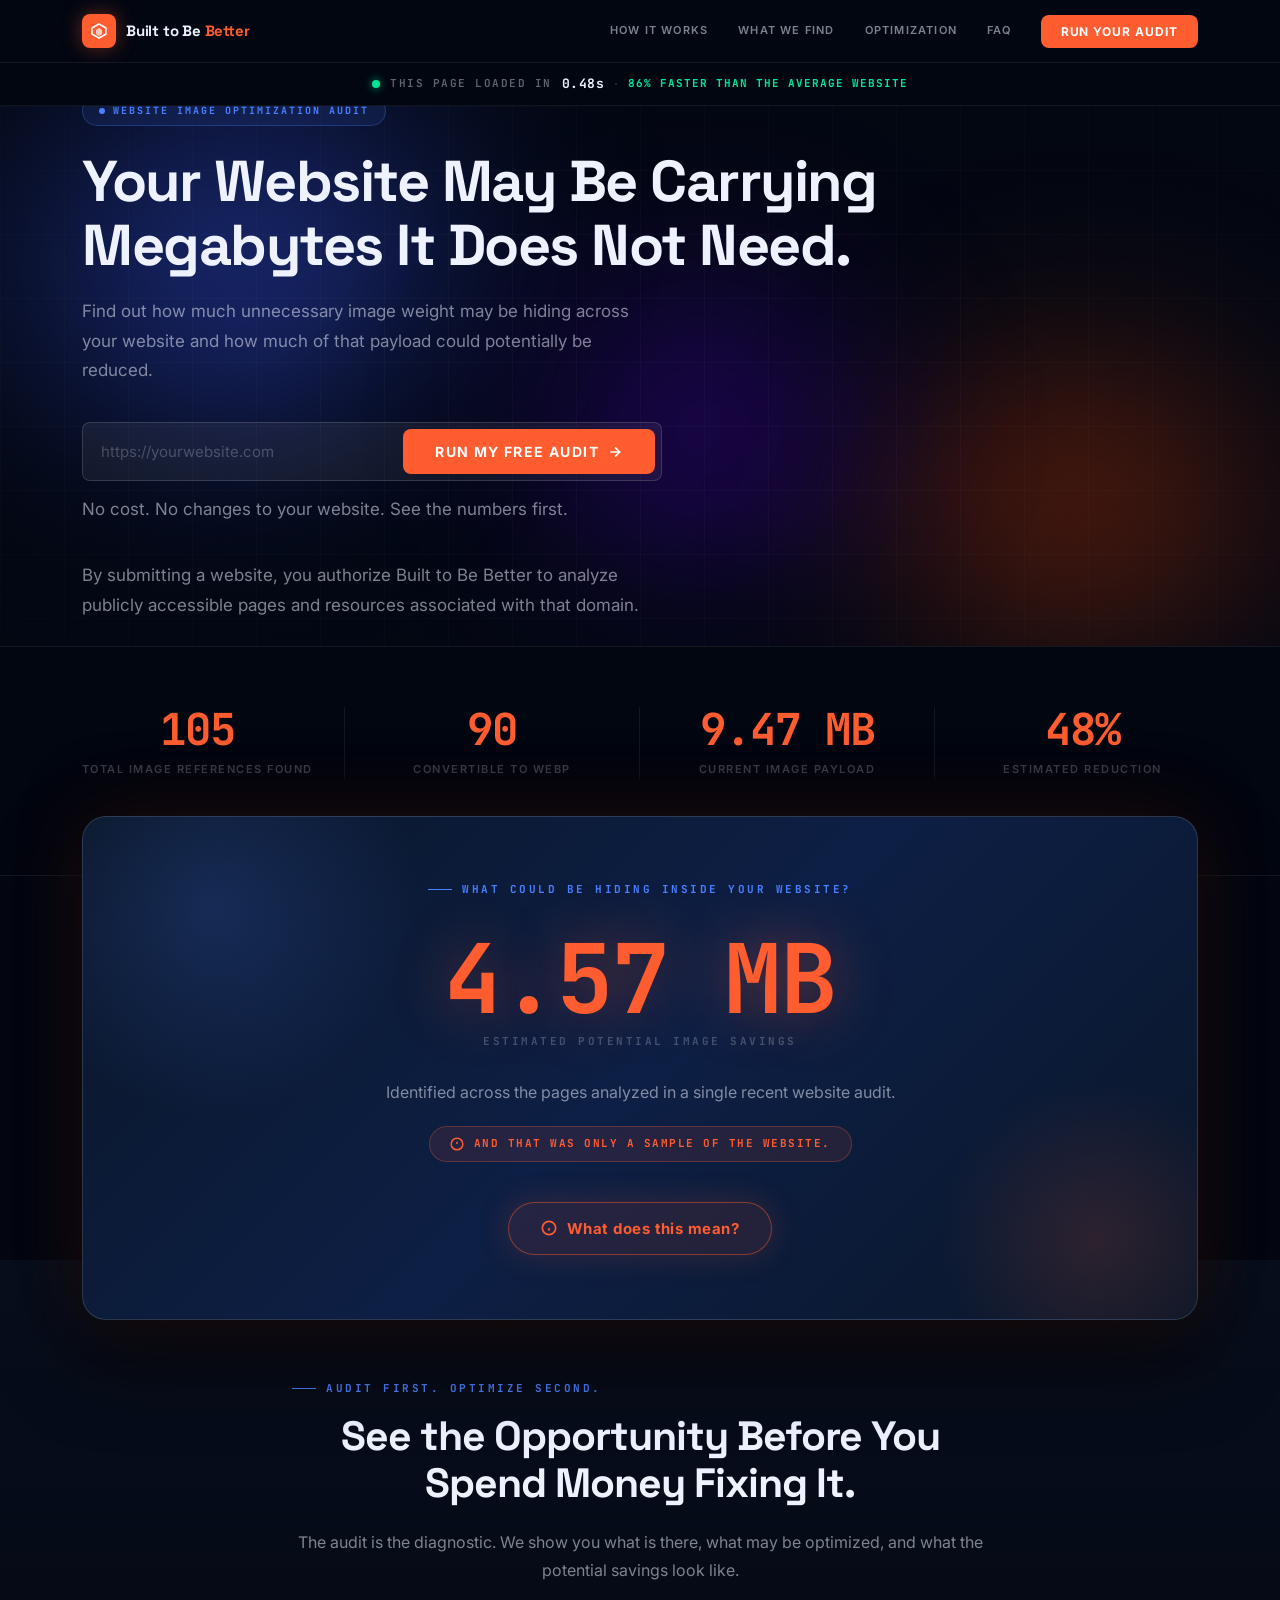
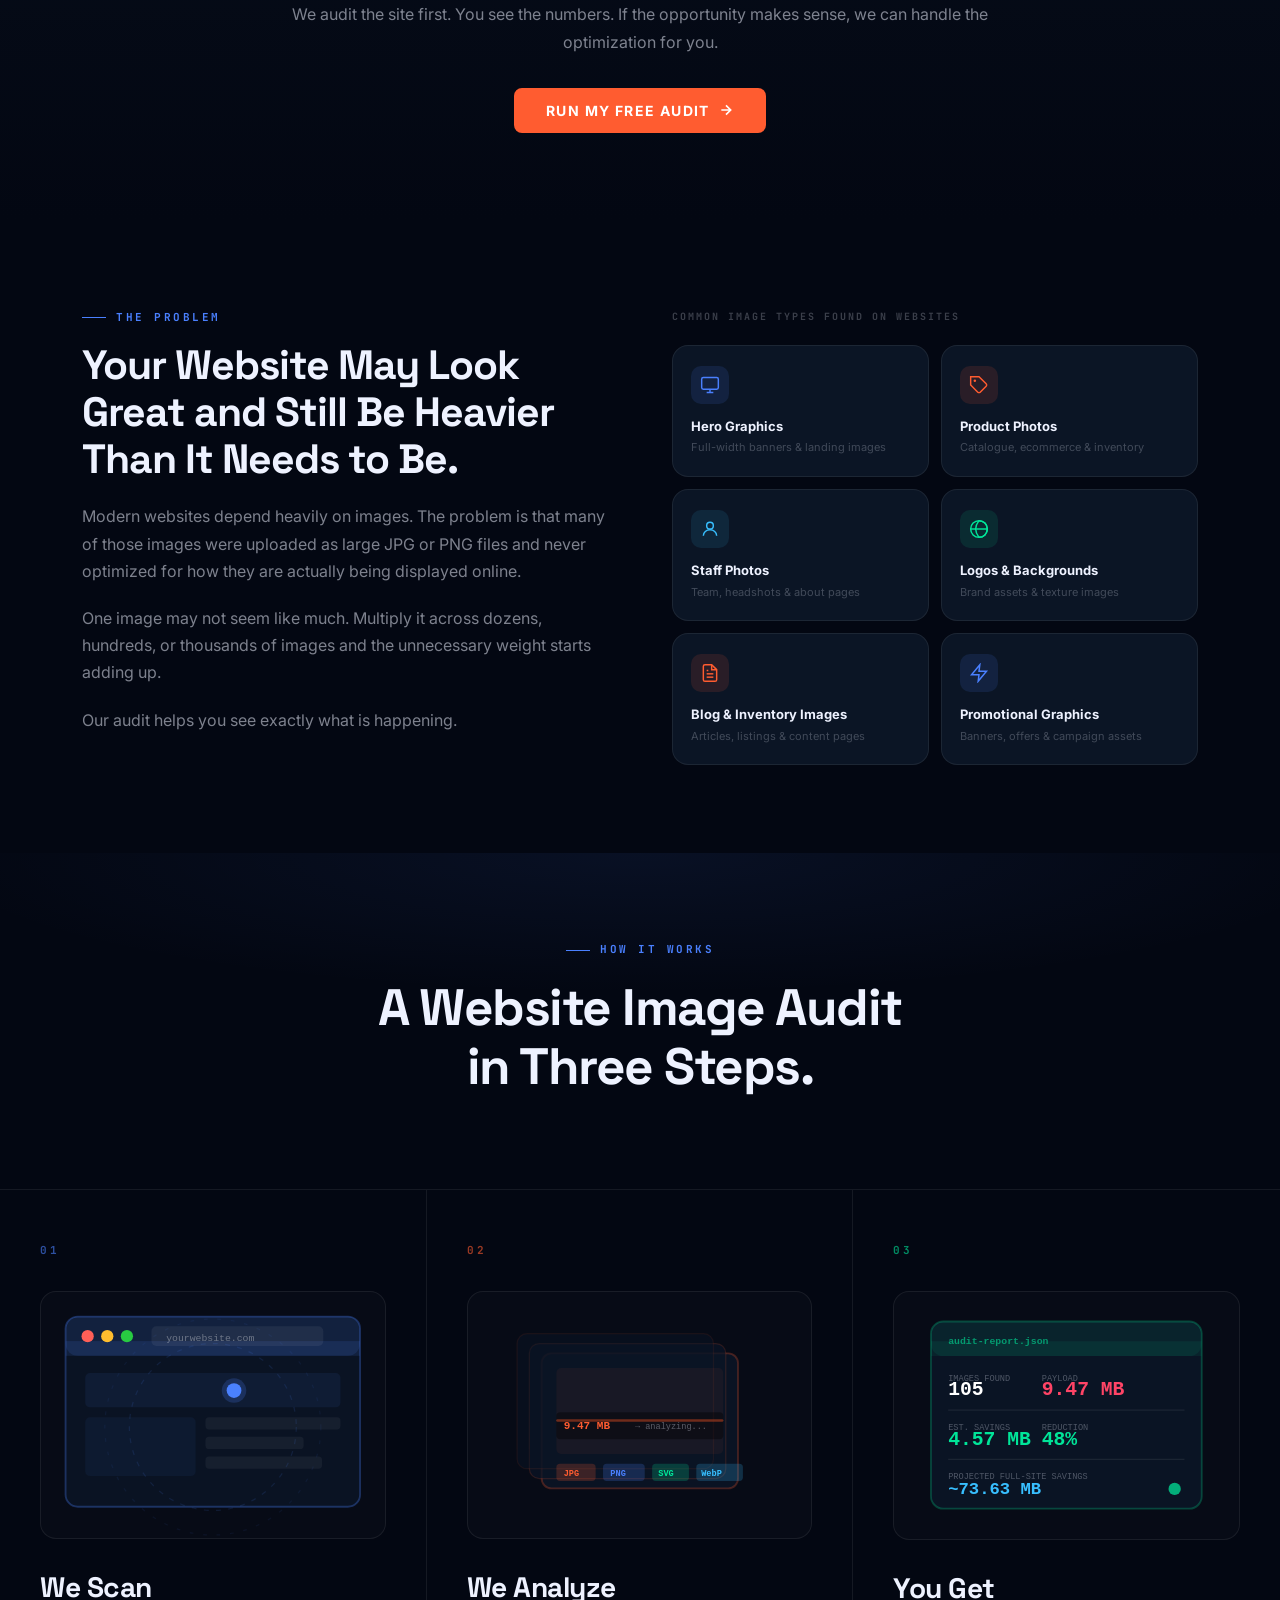
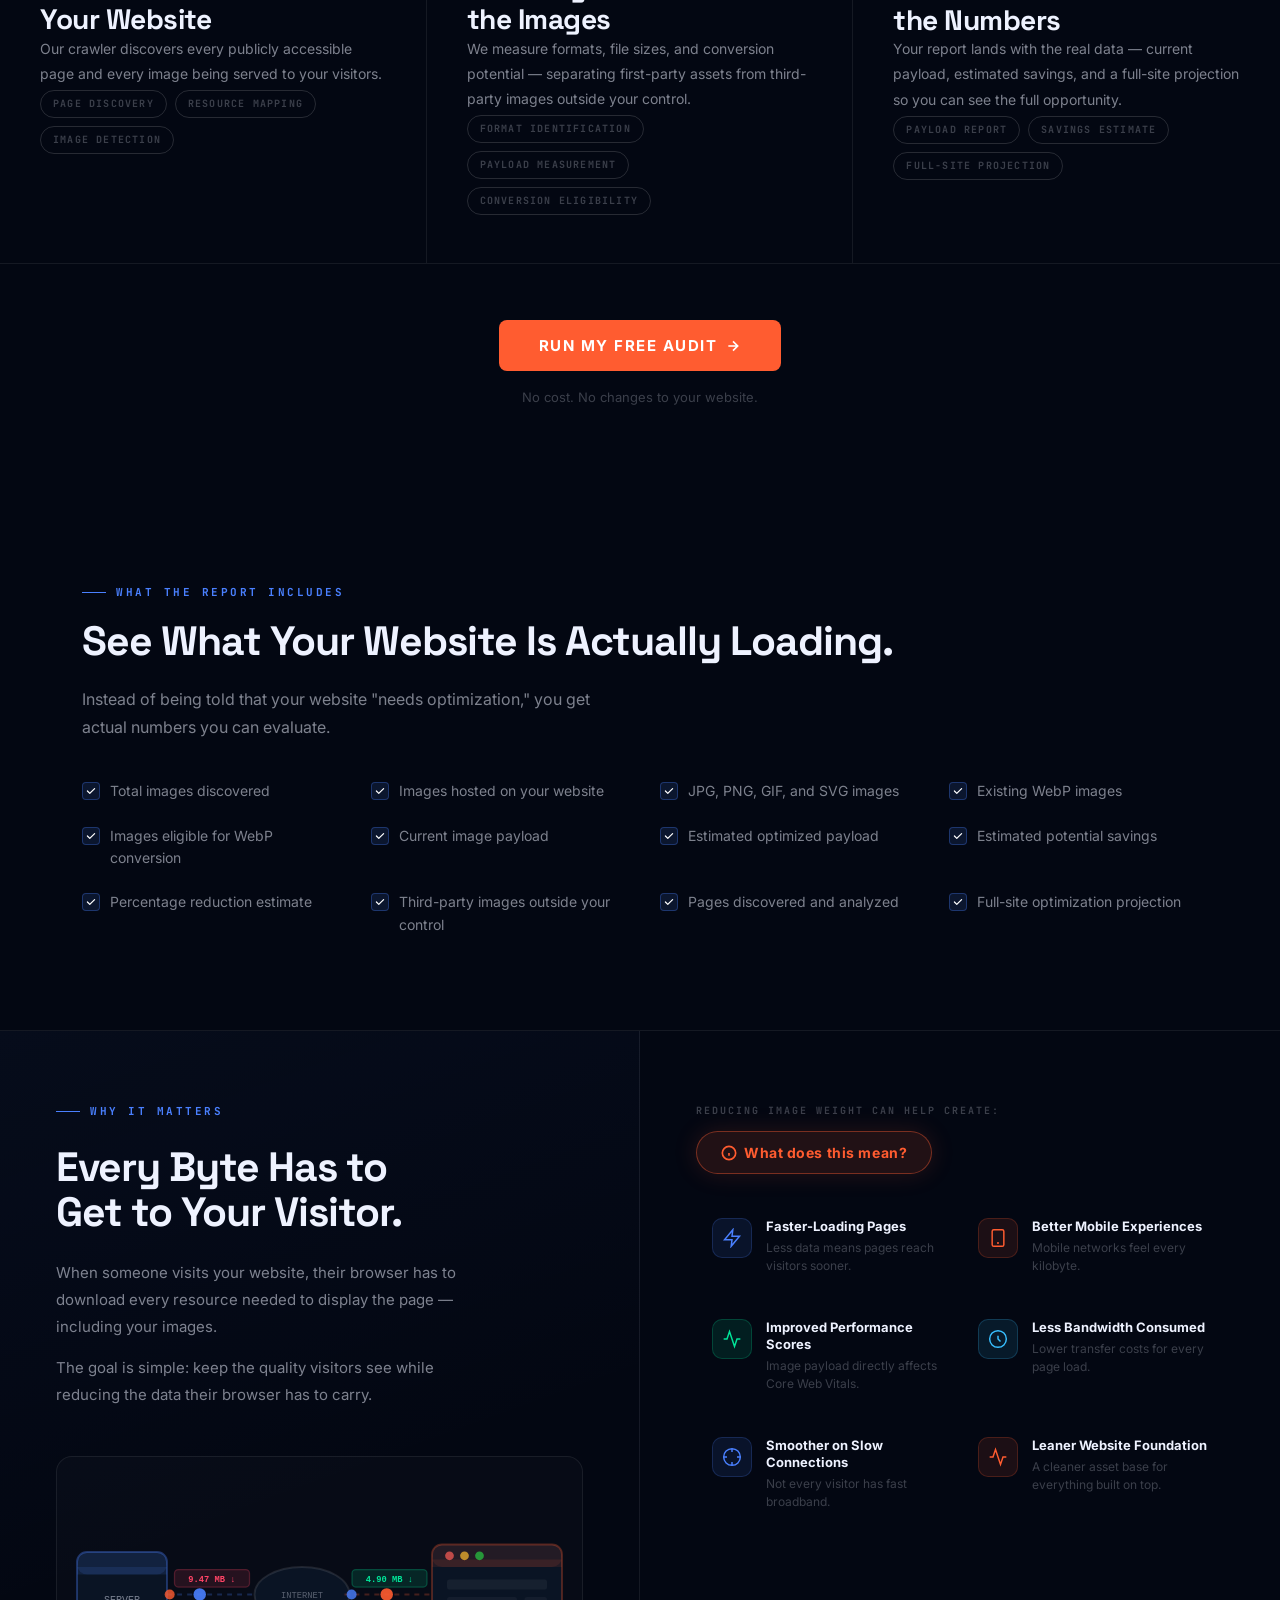
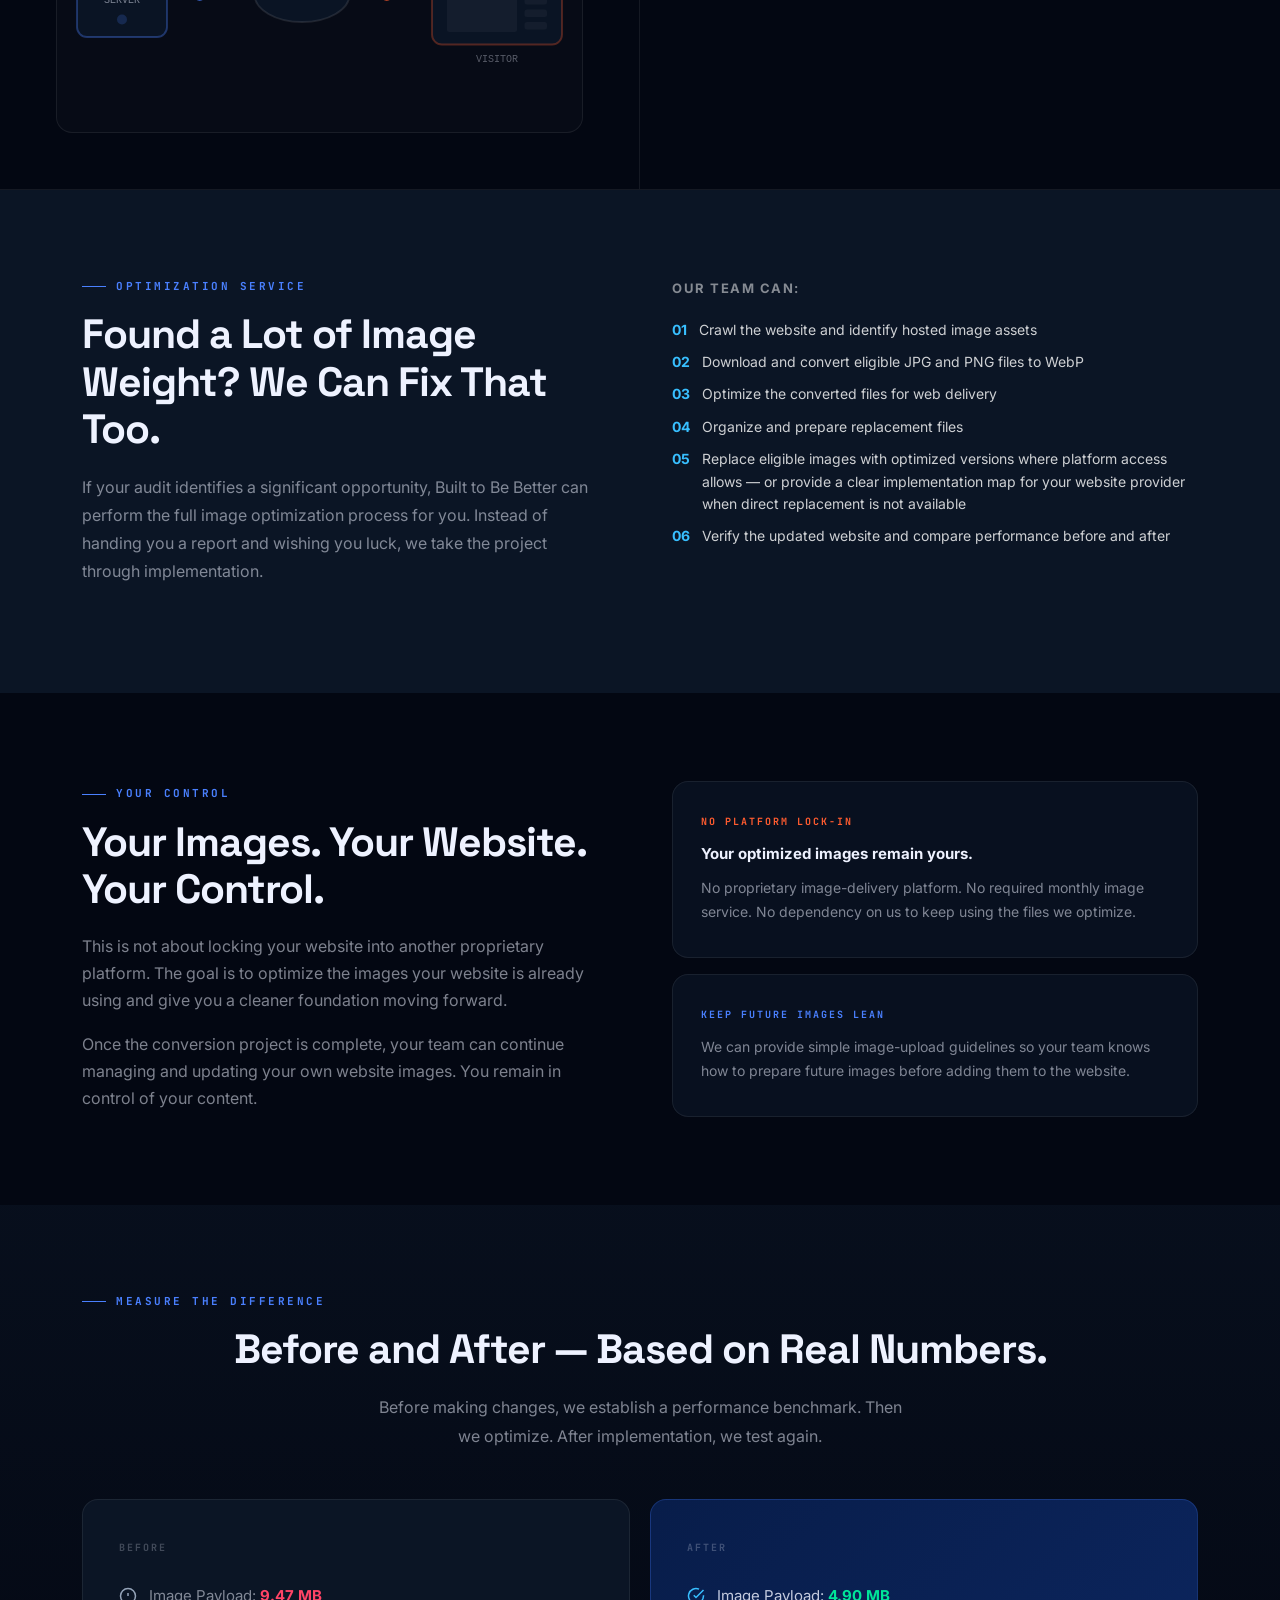
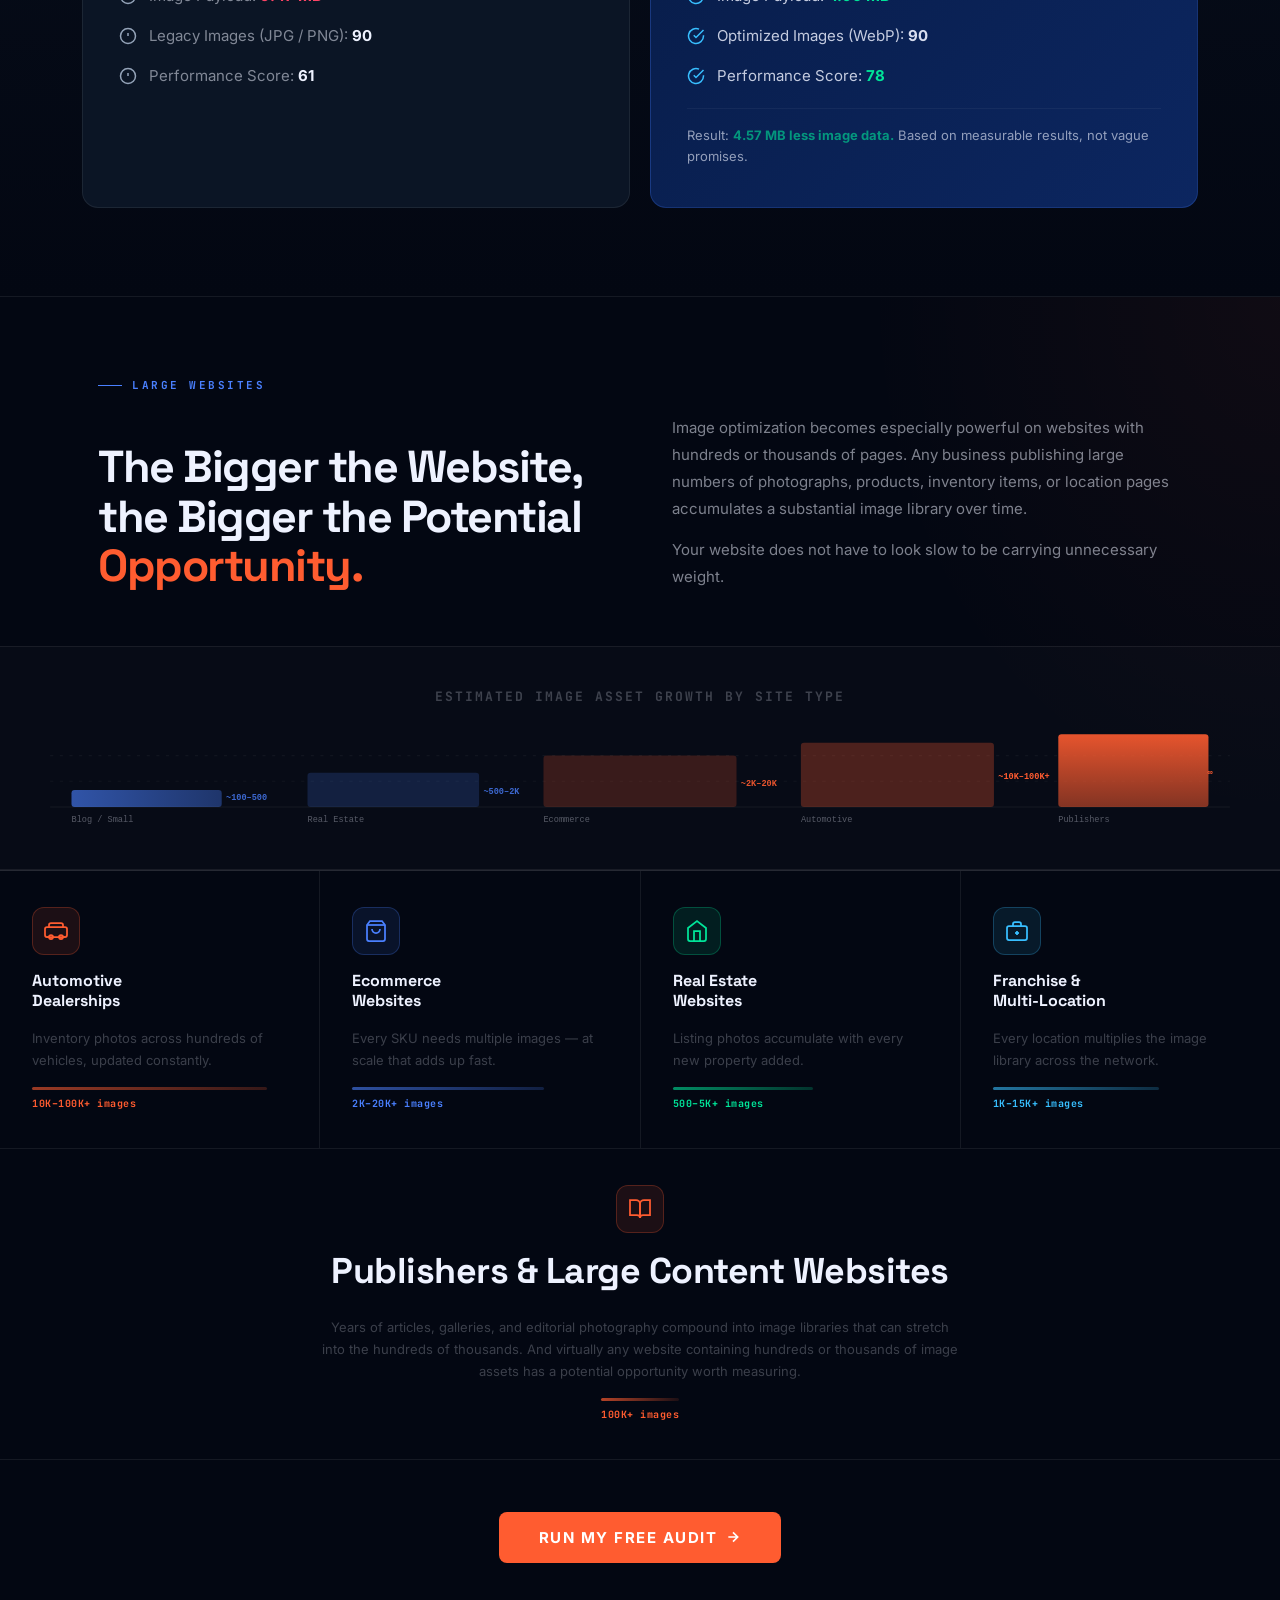
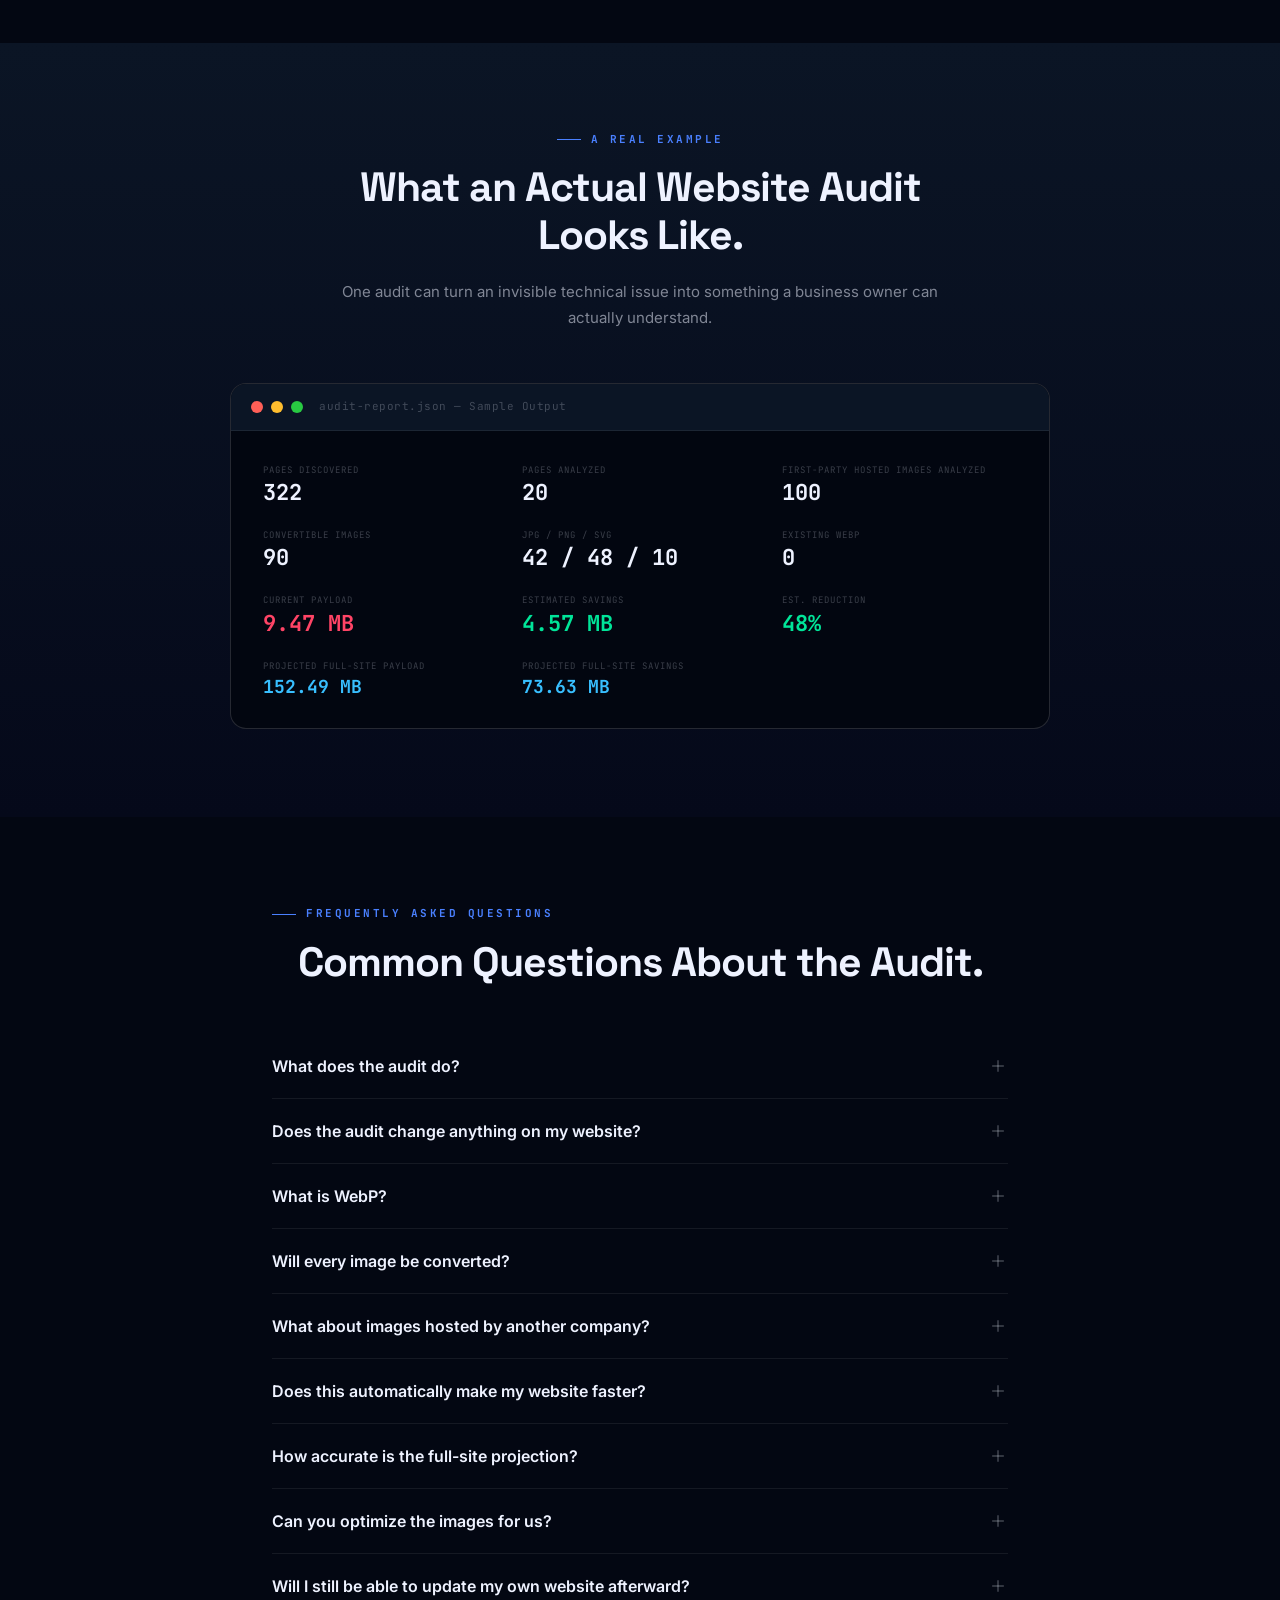
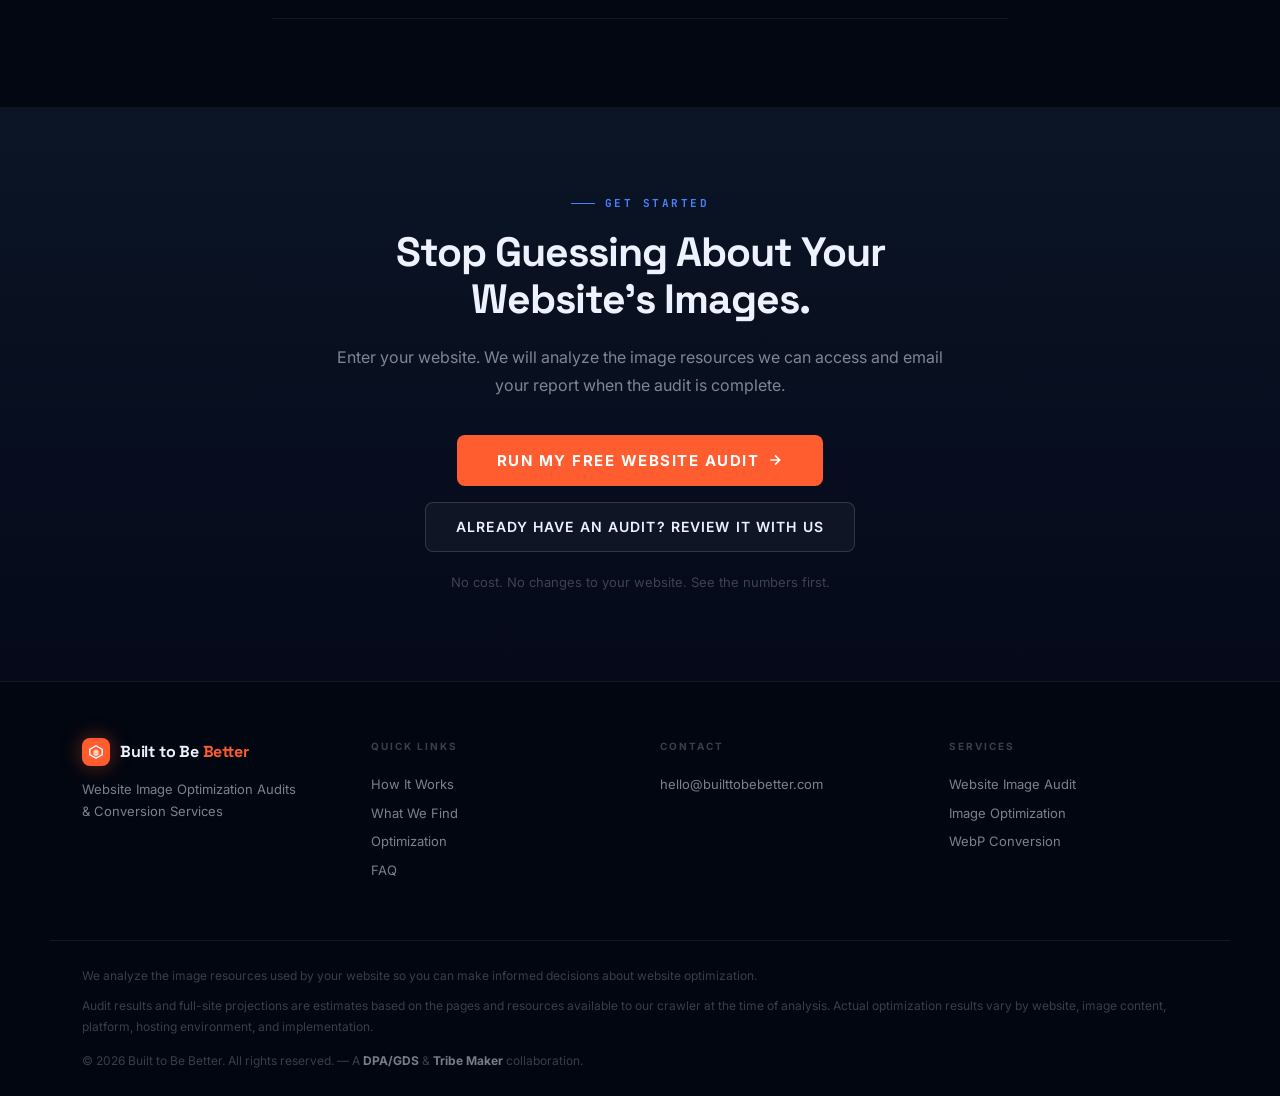
==== index.html @ f822a1a5 "Stand up Built to Be Better Phase 1 prototype. Home image audit plus architecture and roadmap, with " ====
<!DOCTYPE html>
<!--
  Page: Home — Website Image Optimization Audit
  Source: Original copy / new product
  Improvements:
  - Full single-page landing with all copy sections
  - URL input with prototype audit simulation
  - Animated stat counters for social proof
  - FAQ accordion
  - Before/after comparison layout
  - Mobile-first responsive design
-->
<html lang="en">
<head>
<meta charset="UTF-8"><meta name="viewport" content="width=device-width,initial-scale=1">
<title>Website Image Audit | Find & Eliminate Unnecessary Image Payload | Built to Be Better</title>
<meta name="description" content="Scan your website, identify oversized images, and estimate how much payload could be eliminated. Free website image optimization audit by Built to Be Better.">
<meta property="og:type" content="website"/>
<meta property="og:url" content="https://builttobebetter.com/"/>
<meta property="og:title" content="Website Image Audit — Find Out How Much Weight Your Images Add"/>
<meta property="og:description" content="Our audit scans your website, identifies oversized and outdated image formats, and estimates how much image payload could potentially be eliminated."/>
<meta property="og:image" content="https://builttobebetter.com/img/og-share.jpg"/>
<meta property="og:image:width" content="1200"/><meta property="og:image:height" content="630"/>
<meta property="og:site_name" content="Built to Be Better"/>
<meta name="twitter:card" content="summary_large_image"/>
<meta name="twitter:title" content="Website Image Audit | Built to Be Better"/>
<meta name="twitter:description" content="Find out how much unnecessary image payload your website is carrying."/>
<meta name="twitter:image" content="https://builttobebetter.com/img/og-share.jpg"/>
<link rel="icon" type="image/png" sizes="32x32" href="img/favicon.png">
<link rel="preconnect" href="https://fonts.googleapis.com"/>
<link rel="preconnect" href="https://fonts.gstatic.com" crossorigin/>
<link rel="stylesheet" href="https://fonts.googleapis.com/css2?family=Space+Grotesk:wght@500;600;700&family=Inter:wght@400;500;600;700&family=JetBrains+Mono:wght@400;700&display=swap"/>
<link rel="stylesheet" href="site.css"/>
<script type="application/ld+json">
{"@context":"https://schema.org","@type":"Organization","name":"Built to Be Better","url":"https://builttobebetter.com","description":"Website image optimization audits and WebP conversion services","email":"hello@builttobebetter.com","serviceArea":{"@type":"Country","name":"United States"}}
</script>
</head>
<body>
<div id="header-mount"></div>

<!-- HERO -->
<!-- PERFORMANCE BANNER -->
<div class="perf-banner" id="perf-banner" aria-live="polite" aria-label="Page load performance">
  <div class="perf-inner">
    <span class="perf-dot" id="perf-dot"></span>
    <span class="perf-label">This page loaded in</span>
    <span class="perf-time" id="perf-time">measuring…</span>
    <span class="perf-divider" aria-hidden="true">·</span>
    <span class="perf-compare" id="perf-compare"></span>
  </div>
</div>

<section class="hero" id="hero">
  <div class="hero-canvas" aria-hidden="true">
    <div class="orb orb-1"></div>
    <div class="orb orb-2"></div>
    <div class="orb orb-3"></div>
    <div class="hero-grid"></div>
    <div class="hero-vignette"></div>
  </div>
  <div class="container">
    <div class="badge"><span class="badge-dot"></span>Website Image Optimization Audit</div>
    <h1>Your Website May Be Carrying<br>Megabytes It Does Not Need.</h1>
    <p>Find out how much unnecessary image weight may be hiding across your website and how much of that payload could potentially be reduced.</p>
    <form class="hero-url-form" id="hero-url-form" onsubmit="handleHeroAudit(event)">
      <div class="hero-url-row">
        <input
          class="hero-url-input"
          type="url"
          id="hero-url-input"
          name="website_url"
          placeholder="https://yourwebsite.com"
          autocomplete="url"
          required
          aria-label="Your website URL"
        />
        <button class="btn-primary hero-url-btn" type="submit">
          Run My Free Audit
          <svg width="16" height="16" viewBox="0 0 24 24" fill="none" stroke="currentColor" stroke-width="2.5" aria-hidden="true"><path d="M5 12h14M12 5l7 7-7 7"/></svg>
        </button>
      </div>
      <p class="hero-url-sub">No cost. No changes to your website. See the numbers first.</p>
      <p class="hero-url-legal">By submitting a website, you authorize Built to Be Better to analyze publicly accessible pages and resources associated with that domain.</p>
    </form>
  </div>
</section>

<!-- STATS BAR -->
<div class="stats-bar" style="position:relative;z-index:1;padding-bottom:96px;">
  <div class="stats-grid">
    <div><div class="stat-val" data-count="105">105</div><div class="stat-label">Total Image References Found</div></div>
    <div><div class="stat-val" data-count="90">90</div><div class="stat-label">Convertible to WebP</div></div>
    <div><div class="stat-val" data-count="9" data-suffix=".47 MB">9.47 MB</div><div class="stat-label">Current Image Payload</div></div>
    <div><div class="stat-val" data-count="48" data-suffix="%">48%</div><div class="stat-label">Estimated Reduction</div></div>
  </div>
</div>

<!-- SOCIAL PROOF RESULT PREVIEW -->
<section class="scroll-reveal sp2-bleed" style="padding:0;position:relative;z-index:2;margin-top:-60px;margin-bottom:-60px;">
  <div class="container">
    <div class="sp2-card" style="position:relative;border-radius:var(--radius-xl);overflow:hidden;background:linear-gradient(135deg,#0a1628 0%,#0d1f45 50%,#0a1628 100%);border:1px solid var(--border-hi);padding:64px 48px;text-align:center;box-shadow:0 0 80px rgba(255,92,48,0.12),0 40px 80px rgba(0,0,0,0.6),0 -20px 60px rgba(0,0,0,0.4);">
      <!-- Glow blobs -->
      <div aria-hidden="true" style="position:absolute;inset:0;pointer-events:none;overflow:hidden;">
        <div style="position:absolute;width:420px;height:420px;border-radius:50%;background:radial-gradient(circle,rgba(74,128,255,0.18) 0%,transparent 70%);top:-120px;left:-80px;"></div>
        <div style="position:absolute;width:320px;height:320px;border-radius:50%;background:radial-gradient(circle,rgba(255,92,48,0.14) 0%,transparent 70%);bottom:-80px;right:-60px;"></div>
      </div>
      <!-- Content wrapper — two views, only one visible at a time -->
      <div style="position:relative;z-index:1;">

        <!-- VIEW A: Technical data (default) -->
        <div id="sp2-technical">
          <p class="section-label" style="justify-content:center;margin-bottom:32px;">What Could Be Hiding Inside Your Website?</p>
          <!-- Big number callout -->
          <div style="display:inline-flex;flex-direction:column;align-items:center;gap:6px;margin-bottom:28px;">
            <span style="font-family:var(--font-mono);font-size:clamp(52px,8vw,96px);font-weight:700;color:var(--orange);line-height:1;letter-spacing:-2px;text-shadow:0 0 60px rgba(255,92,48,0.45);">4.57 MB</span>
            <span style="font-family:var(--font-mono);font-size:11px;font-weight:700;text-transform:uppercase;letter-spacing:2.5px;color:var(--muted-2);">Estimated Potential Image Savings</span>
          </div>
          <p style="font-size:16px;color:var(--muted);line-height:1.75;max-width:520px;margin:0 auto 20px;">Identified across the pages analyzed in a single recent website audit.</p>
          <!-- "Only a sample" callout pill -->
          <div style="display:inline-flex;align-items:center;gap:10px;background:rgba(255,92,48,0.1);border:1px solid rgba(255,92,48,0.28);border-radius:100px;padding:8px 20px;margin-bottom:40px;">
            <svg width="14" height="14" viewBox="0 0 24 24" fill="none" stroke="#FF5C30" stroke-width="2.5" aria-hidden="true"><circle cx="12" cy="12" r="10"/><line x1="12" y1="8" x2="12" y2="12"/><line x1="12" y1="16" x2="12.01" y2="16"/></svg>
            <span style="font-family:var(--font-mono);font-size:11px;font-weight:700;text-transform:uppercase;letter-spacing:1.5px;color:var(--orange);">And that was only a sample of the website.</span>
          </div>
          <!-- Toggle button -->
          <div style="display:flex;justify-content:center;">
            <button class="sp2-toggle-btn" onclick="showSP2Plain()" aria-controls="sp2-plain">
              <svg width="16" height="16" viewBox="0 0 24 24" fill="none" stroke="currentColor" stroke-width="2.5" aria-hidden="true"><circle cx="12" cy="12" r="10"/><path d="M12 16v-4M12 8h.01"/></svg>
              What does this mean?
            </button>
          </div>
        </div>

        <!-- VIEW B: Plain language (hidden by default) -->
        <div id="sp2-plain" hidden>
          <div class="sp2-plain-wrap">
            <div class="wim-plain-header" style="justify-content:center;margin-bottom:28px;">
              <svg width="16" height="16" viewBox="0 0 24 24" fill="none" stroke="#4A80FF" stroke-width="2" aria-hidden="true"><circle cx="12" cy="12" r="10"/><path d="M12 16v-4M12 8h.01"/></svg>
              <span>In plain language</span>
            </div>
            <p class="wim-plain-body" style="text-align:left;">4.57 MB is the amount of image data we found that could potentially be reduced — without changing how your website looks to visitors.</p>
            <p class="wim-plain-body" style="text-align:left;">To put that in perspective: that savings was found across just a sample of the pages we analyzed. The full website likely carries more. Every time someone visits your site, their browser has to download that extra weight. Multiply that across hundreds or thousands of visits and the impact on load time — and visitor experience — adds up fast.</p>
            <div class="wim-plain-google" style="margin-top:28px;">
              <div class="wim-plain-google-icon" aria-hidden="true">
                <svg width="18" height="18" viewBox="0 0 24 24" fill="none" stroke="#FF5C30" stroke-width="1.75"><circle cx="11" cy="11" r="8"/><path d="M21 21l-4.35-4.35"/></svg>
              </div>
              <div>
                <p class="wim-plain-google-title">Why Google cares about this</p>
                <p class="wim-plain-google-body">Google measures page speed as part of how it evaluates websites for search rankings. Heavy images are one of the most common causes of slow pages. Reducing unnecessary image weight is one of the clearest, most direct improvements a website can make — and it's one Google's own tools will flag and reward.</p>
              </div>
            </div>
            <!-- Back button -->
            <div style="display:flex;justify-content:center;margin-top:36px;">
              <button class="sp2-back-btn" onclick="showSP2Technical()" aria-controls="sp2-technical">
                <svg width="15" height="15" viewBox="0 0 24 24" fill="none" stroke="currentColor" stroke-width="2.5" aria-hidden="true"><path d="M19 12H5M12 5l-7 7 7 7"/></svg>
                Go back to the technical data
              </button>
            </div>
          </div>
        </div>

      </div>
    </div>
  </div>
</section>

<!-- AUDIT FIRST, THEN DECIDE -->
<section class="section-alt scroll-reveal audit-first-section" style="position:relative;z-index:1;padding-top:120px;">
  <div class="container" style="text-align:center;max-width:760px;margin-inline:auto;">
    <p class="section-label">Audit First. Optimize Second.</p>
    <h2 class="section-title">See the Opportunity Before You Spend Money Fixing It.</h2>
    <p style="font-size:16px;color:var(--muted);line-height:1.75;margin-bottom:16px;">The audit is the diagnostic. We show you what is there, what may be optimized, and what the potential savings look like.</p>
    <p style="font-size:16px;color:var(--muted);line-height:1.75;margin-bottom:32px;">We audit the site first. You see the numbers. If the opportunity makes sense, we can handle the optimization for you.</p>
    <button class="btn-primary" onclick="openAuditForm()">
      Run My Free Audit
      <svg width="16" height="16" viewBox="0 0 24 24" fill="none" stroke="currentColor" stroke-width="2.5" aria-hidden="true"><path d="M5 12h14M12 5l7 7-7 7"/></svg>
    </button>
  </div>
</section>

<!-- PROBLEM SECTION -->
<section id="problem" class="scroll-reveal">
  <div class="container two-col-grid" style="display:grid;grid-template-columns:1fr 1fr;gap:64px;align-items:start;">
    <div>
      <p class="section-label">The Problem</p>
      <h2 class="section-title">Your Website May Look Great and Still Be Heavier Than It Needs to Be.</h2>
      <p style="color:var(--muted);line-height:1.7;margin-bottom:20px;">Modern websites depend heavily on images. The problem is that many of those images were uploaded as large JPG or PNG files and never optimized for how they are actually being displayed online.</p>
      <p style="color:var(--muted);line-height:1.7;margin-bottom:20px;">One image may not seem like much. Multiply it across dozens, hundreds, or thousands of images and the unnecessary weight starts adding up.</p>
      <p style="color:var(--muted);line-height:1.7;">Our audit helps you see exactly what is happening.</p>
    </div>
    <div>
      <p style="font-family:var(--font-mono);font-size:10px;font-weight:700;text-transform:uppercase;letter-spacing:2px;color:var(--muted-2);margin-bottom:20px;">Common Image Types Found on Websites</p>
      <div class="img-types-grid" style="display:grid;grid-template-columns:1fr 1fr;gap:12px;">

        <!-- Hero graphics -->
        <div style="background:var(--surface);border:1px solid var(--border);border-radius:var(--radius-lg);padding:20px 18px;display:flex;flex-direction:column;gap:12px;transition:border-color .2s;" onmouseenter="this.style.borderColor='rgba(74,128,255,0.35)'" onmouseleave="this.style.borderColor='var(--border)'">
          <div style="width:38px;height:38px;border-radius:10px;background:rgba(74,128,255,0.12);display:flex;align-items:center;justify-content:center;">
            <svg width="20" height="20" viewBox="0 0 24 24" fill="none" stroke="#4A80FF" stroke-width="1.75" aria-hidden="true"><rect x="2" y="3" width="20" height="14" rx="2"/><path d="M8 21h8M12 17v4"/></svg>
          </div>
          <div>
            <p style="font-size:13px;font-weight:700;color:var(--white);margin-bottom:3px;">Hero Graphics</p>
            <p style="font-size:11px;color:var(--muted-2);line-height:1.5;">Full-width banners & landing images</p>
          </div>
        </div>

        <!-- Product photos -->
        <div style="background:var(--surface);border:1px solid var(--border);border-radius:var(--radius-lg);padding:20px 18px;display:flex;flex-direction:column;gap:12px;transition:border-color .2s;" onmouseenter="this.style.borderColor='rgba(255,92,48,0.35)'" onmouseleave="this.style.borderColor='var(--border)'">
          <div style="width:38px;height:38px;border-radius:10px;background:rgba(255,92,48,0.12);display:flex;align-items:center;justify-content:center;">
            <svg width="20" height="20" viewBox="0 0 24 24" fill="none" stroke="#FF5C30" stroke-width="1.75" aria-hidden="true"><path d="M20.59 13.41l-7.17 7.17a2 2 0 01-2.83 0L2 12V2h10l8.59 8.59a2 2 0 010 2.82z"/><circle cx="7" cy="7" r="1.5" fill="#FF5C30" stroke="none"/></svg>
          </div>
          <div>
            <p style="font-size:13px;font-weight:700;color:var(--white);margin-bottom:3px;">Product Photos</p>
            <p style="font-size:11px;color:var(--muted-2);line-height:1.5;">Catalogue, ecommerce & inventory</p>
          </div>
        </div>

        <!-- Staff photos -->
        <div style="background:var(--surface);border:1px solid var(--border);border-radius:var(--radius-lg);padding:20px 18px;display:flex;flex-direction:column;gap:12px;transition:border-color .2s;" onmouseenter="this.style.borderColor='rgba(56,191,255,0.35)'" onmouseleave="this.style.borderColor='var(--border)'">
          <div style="width:38px;height:38px;border-radius:10px;background:rgba(56,191,255,0.1);display:flex;align-items:center;justify-content:center;">
            <svg width="20" height="20" viewBox="0 0 24 24" fill="none" stroke="#38BFFF" stroke-width="1.75" aria-hidden="true"><circle cx="12" cy="8" r="4"/><path d="M4 20c0-4 3.6-7 8-7s8 3 8 7"/></svg>
          </div>
          <div>
            <p style="font-size:13px;font-weight:700;color:var(--white);margin-bottom:3px;">Staff Photos</p>
            <p style="font-size:11px;color:var(--muted-2);line-height:1.5;">Team, headshots & about pages</p>
          </div>
        </div>

        <!-- Logos & backgrounds -->
        <div style="background:var(--surface);border:1px solid var(--border);border-radius:var(--radius-lg);padding:20px 18px;display:flex;flex-direction:column;gap:12px;transition:border-color .2s;" onmouseenter="this.style.borderColor='rgba(0,229,153,0.35)'" onmouseleave="this.style.borderColor='var(--border)'">
          <div style="width:38px;height:38px;border-radius:10px;background:rgba(0,229,153,0.1);display:flex;align-items:center;justify-content:center;">
            <svg width="20" height="20" viewBox="0 0 24 24" fill="none" stroke="#00E599" stroke-width="1.75" aria-hidden="true"><circle cx="12" cy="12" r="10"/><path d="M12 2a10 10 0 010 20"/><path d="M2 12h20"/><path d="M12 2c-2.76 3.6-4 7-4 10s1.24 6.4 4 10"/></svg>
          </div>
          <div>
            <p style="font-size:13px;font-weight:700;color:var(--white);margin-bottom:3px;">Logos & Backgrounds</p>
            <p style="font-size:11px;color:var(--muted-2);line-height:1.5;">Brand assets & texture images</p>
          </div>
        </div>

        <!-- Blog & inventory -->
        <div style="background:var(--surface);border:1px solid var(--border);border-radius:var(--radius-lg);padding:20px 18px;display:flex;flex-direction:column;gap:12px;transition:border-color .2s;" onmouseenter="this.style.borderColor='rgba(255,92,48,0.35)'" onmouseleave="this.style.borderColor='var(--border)'">
          <div style="width:38px;height:38px;border-radius:10px;background:rgba(255,92,48,0.12);display:flex;align-items:center;justify-content:center;">
            <svg width="20" height="20" viewBox="0 0 24 24" fill="none" stroke="#FF5C30" stroke-width="1.75" aria-hidden="true"><path d="M14 2H6a2 2 0 00-2 2v16a2 2 0 002 2h12a2 2 0 002-2V8z"/><polyline points="14 2 14 8 20 8"/><line x1="16" y1="13" x2="8" y2="13"/><line x1="16" y1="17" x2="8" y2="17"/><line x1="10" y1="9" x2="8" y2="9"/></svg>
          </div>
          <div>
            <p style="font-size:13px;font-weight:700;color:var(--white);margin-bottom:3px;">Blog & Inventory Images</p>
            <p style="font-size:11px;color:var(--muted-2);line-height:1.5;">Articles, listings & content pages</p>
          </div>
        </div>

        <!-- Promotional graphics -->
        <div style="background:var(--surface);border:1px solid var(--border);border-radius:var(--radius-lg);padding:20px 18px;display:flex;flex-direction:column;gap:12px;transition:border-color .2s;" onmouseenter="this.style.borderColor='rgba(74,128,255,0.35)'" onmouseleave="this.style.borderColor='var(--border)'">
          <div style="width:38px;height:38px;border-radius:10px;background:rgba(74,128,255,0.12);display:flex;align-items:center;justify-content:center;">
            <svg width="20" height="20" viewBox="0 0 24 24" fill="none" stroke="#4A80FF" stroke-width="1.75" aria-hidden="true"><polygon points="13 2 3 14 12 14 11 22 21 10 12 10 13 2"/></svg>
          </div>
          <div>
            <p style="font-size:13px;font-weight:700;color:var(--white);margin-bottom:3px;">Promotional Graphics</p>
            <p style="font-size:11px;color:var(--muted-2);line-height:1.5;">Banners, offers & campaign assets</p>
          </div>
        </div>

      </div>
    </div>
  </div>
</section>

<!-- HOW IT WORKS -->
<section id="how-it-works" style="padding:0;overflow:hidden;background:var(--bg);">

  <!-- Header -->
  <div class="hiw-header" style="text-align:center;padding:88px 32px 72px;position:relative;">
    <div aria-hidden="true" style="position:absolute;inset:0;background:radial-gradient(ellipse 80% 60% at 50% 0%,rgba(74,128,255,0.08) 0%,transparent 70%);pointer-events:none;"></div>
    <p class="section-label scroll-reveal" style="justify-content:center;margin-bottom:20px;">How It Works</p>
    <h2 class="section-title scroll-reveal" style="font-size:clamp(28px,4vw,52px);max-width:640px;margin-inline:auto;letter-spacing:-1.5px;">A Website Image Audit<br>in Three Steps.</h2>
  </div>

  <!-- Three step panels — full width grid -->
  <div class="hiw-grid">

    <!-- STEP 1 -->
    <div class="hiw-panel hiw-panel-1 scroll-reveal">
      <div class="hiw-step-num">01</div>
      <div class="hiw-illustration" aria-hidden="true">
        <!-- Website crawl scene -->
        <svg viewBox="0 0 280 200" fill="none" xmlns="http://www.w3.org/2000/svg">
          <!-- Browser window -->
          <rect x="20" y="20" width="240" height="155" rx="10" fill="rgba(11,21,37,0.9)" stroke="rgba(74,128,255,0.3)" stroke-width="1.5"/>
          <rect x="20" y="20" width="240" height="32" rx="10" fill="rgba(74,128,255,0.12)"/>
          <rect x="20" y="40" width="240" height="12" fill="rgba(74,128,255,0.12)"/>
          <!-- Traffic lights -->
          <circle cx="38" cy="36" r="5" fill="#FF5F57"/>
          <circle cx="54" cy="36" r="5" fill="#FFBD2E"/>
          <circle cx="70" cy="36" r="5" fill="#28CA42"/>
          <!-- URL bar -->
          <rect x="90" y="28" width="140" height="16" rx="4" fill="rgba(255,255,255,0.06)"/>
          <text x="102" y="40" font-family="monospace" font-size="8" fill="rgba(255,255,255,0.35)">yourwebsite.com</text>
          <!-- Page content skeleton -->
          <rect x="36" y="66" width="208" height="28" rx="4" fill="rgba(74,128,255,0.08)"/>
          <rect x="36" y="102" width="90" height="48" rx="4" fill="rgba(74,128,255,0.06)"/>
          <rect x="134" y="102" width="110" height="10" rx="3" fill="rgba(255,255,255,0.05)"/>
          <rect x="134" y="118" width="80" height="10" rx="3" fill="rgba(255,255,255,0.05)"/>
          <rect x="134" y="134" width="95" height="10" rx="3" fill="rgba(255,255,255,0.05)"/>
          <!-- Scanning pulse ring -->
          <circle cx="140" cy="110" r="68" stroke="rgba(74,128,255,0.12)" stroke-width="1" stroke-dasharray="4 6"/>
          <circle cx="140" cy="110" r="88" stroke="rgba(74,128,255,0.07)" stroke-width="1" stroke-dasharray="3 8"/>
          <!-- Crawl dot -->
          <circle cx="140" cy="66" r="6" fill="#4A80FF">
            <animateMotion dur="3s" repeatCount="indefinite" path="M0,0 Q80,60 0,90 Q-80,60 0,0"/>
          </circle>
          <circle cx="140" cy="66" r="10" fill="rgba(74,128,255,0.2)">
            <animateMotion dur="3s" repeatCount="indefinite" path="M0,0 Q80,60 0,90 Q-80,60 0,0"/>
          </circle>
        </svg>
      </div>
      <div class="hiw-content">
        <h3 class="hiw-title">We Scan<br>Your Website</h3>
        <p class="hiw-body">Our crawler discovers every publicly accessible page and every image being served to your visitors.</p>
        <ul class="hiw-tags">
          <li>Page discovery</li>
          <li>Resource mapping</li>
          <li>Image detection</li>
        </ul>
      </div>
    </div>

    <!-- STEP 2 -->
    <div class="hiw-panel hiw-panel-2 scroll-reveal">
      <div class="hiw-step-num">02</div>
      <div class="hiw-illustration" aria-hidden="true">
        <!-- Image analysis scene -->
        <svg viewBox="0 0 280 200" fill="none" xmlns="http://www.w3.org/2000/svg">
          <!-- Image stack -->
          <rect x="60" y="50" width="160" height="110" rx="8" fill="rgba(11,21,37,0.9)" stroke="rgba(255,92,48,0.25)" stroke-width="1.5"/>
          <rect x="50" y="42" width="160" height="110" rx="8" fill="rgba(11,21,37,0.7)" stroke="rgba(255,92,48,0.15)" stroke-width="1"/>
          <rect x="40" y="34" width="160" height="110" rx="8" fill="rgba(11,21,37,0.5)" stroke="rgba(255,92,48,0.08)" stroke-width="1"/>
          <!-- Image content inside top card -->
          <rect x="72" y="62" width="136" height="70" rx="4" fill="rgba(255,92,48,0.06)"/>
          <!-- Format badges -->
          <rect x="72" y="140" width="32" height="14" rx="3" fill="rgba(255,92,48,0.2)"/>
          <text x="78" y="150" font-family="monospace" font-size="7" fill="#FF5C30" font-weight="700">JPG</text>
          <rect x="110" y="140" width="34" height="14" rx="3" fill="rgba(74,128,255,0.2)"/>
          <text x="116" y="150" font-family="monospace" font-size="7" fill="#4A80FF" font-weight="700">PNG</text>
          <rect x="150" y="140" width="30" height="14" rx="3" fill="rgba(0,229,153,0.2)"/>
          <text x="155" y="150" font-family="monospace" font-size="7" fill="#00E599" font-weight="700">SVG</text>
          <rect x="186" y="140" width="38" height="14" rx="3" fill="rgba(56,191,255,0.2)"/>
          <text x="190" y="150" font-family="monospace" font-size="7" fill="#38BFFF" font-weight="700">WebP</text>
          <!-- Scan line animation -->
          <rect x="72" y="62" width="136" height="2" fill="rgba(255,92,48,0.7)" rx="1">
            <animateTransform attributeName="transform" type="translate" values="0,0;0,68;0,0" dur="2.5s" repeatCount="indefinite"/>
          </rect>
          <!-- Size readout -->
          <rect x="72" y="98" width="136" height="22" rx="3" fill="rgba(0,0,0,0.4)"/>
          <text x="78" y="112" font-family="monospace" font-size="9" fill="#FF5C30" font-weight="700">9.47 MB</text>
          <text x="136" y="112" font-family="monospace" font-size="7" fill="rgba(238,242,255,0.35)">→ analyzing...</text>
        </svg>
      </div>
      <div class="hiw-content">
        <h3 class="hiw-title">We Analyze<br>the Images</h3>
        <p class="hiw-body">We measure formats, file sizes, and conversion potential — separating first-party assets from third-party images outside your control.</p>
        <ul class="hiw-tags">
          <li>Format identification</li>
          <li>Payload measurement</li>
          <li>Conversion eligibility</li>
        </ul>
      </div>
    </div>

    <!-- STEP 3 -->
    <div class="hiw-panel hiw-panel-3 scroll-reveal">
      <div class="hiw-step-num">03</div>
      <div class="hiw-illustration" aria-hidden="true">
        <!-- Report / numbers scene -->
        <svg viewBox="0 0 280 200" fill="none" xmlns="http://www.w3.org/2000/svg">
          <!-- Report card -->
          <rect x="30" y="24" width="220" height="152" rx="10" fill="rgba(11,21,37,0.95)" stroke="rgba(0,229,153,0.25)" stroke-width="1.5"/>
          <!-- Title bar -->
          <rect x="30" y="24" width="220" height="28" rx="10" fill="rgba(0,229,153,0.07)"/>
          <rect x="30" y="40" width="220" height="12" fill="rgba(0,229,153,0.07)"/>
          <text x="44" y="42" font-family="monospace" font-size="8" fill="rgba(0,229,153,0.6)" font-weight="700">audit-report.json</text>
          <!-- Stat rows -->
          <text x="44" y="72" font-family="monospace" font-size="7" fill="rgba(238,242,255,0.3)">IMAGES FOUND</text>
          <text x="44" y="84" font-family="monospace" font-size="16" fill="white" font-weight="700">105</text>
          <text x="120" y="72" font-family="monospace" font-size="7" fill="rgba(238,242,255,0.3)">PAYLOAD</text>
          <text x="120" y="84" font-family="monospace" font-size="16" fill="#FF4466" font-weight="700">9.47 MB</text>
          <!-- Divider -->
          <line x1="44" y1="96" x2="236" y2="96" stroke="rgba(255,255,255,0.07)" stroke-width="1"/>
          <text x="44" y="112" font-family="monospace" font-size="7" fill="rgba(238,242,255,0.3)">EST. SAVINGS</text>
          <text x="44" y="124" font-family="monospace" font-size="16" fill="#00E599" font-weight="700">4.57 MB</text>
          <text x="120" y="112" font-family="monospace" font-size="7" fill="rgba(238,242,255,0.3)">REDUCTION</text>
          <text x="120" y="124" font-family="monospace" font-size="16" fill="#00E599" font-weight="700">48%</text>
          <!-- Divider -->
          <line x1="44" y1="136" x2="236" y2="136" stroke="rgba(255,255,255,0.07)" stroke-width="1"/>
          <!-- Projected row -->
          <text x="44" y="152" font-family="monospace" font-size="7" fill="rgba(238,242,255,0.3)">PROJECTED FULL-SITE SAVINGS</text>
          <text x="44" y="164" font-family="monospace" font-size="14" fill="#38BFFF" font-weight="700">~73.63 MB</text>
          <!-- Pulse dot -->
          <circle cx="228" cy="160" r="5" fill="#00E599">
            <animate attributeName="opacity" values="1;0.3;1" dur="1.8s" repeatCount="indefinite"/>
          </circle>
        </svg>
      </div>
      <div class="hiw-content">
        <h3 class="hiw-title">You Get<br>the Numbers</h3>
        <p class="hiw-body">Your report lands with the real data — current payload, estimated savings, and a full-site projection so you can see the full opportunity.</p>
        <ul class="hiw-tags">
          <li>Payload report</li>
          <li>Savings estimate</li>
          <li>Full-site projection</li>
        </ul>
      </div>
    </div>

  </div>

  <!-- Bottom CTA strip -->
  <div class="hiw-cta" style="text-align:center;padding:56px 32px 88px;border-top:1px solid var(--border);">
    <button class="btn-primary" onclick="openAuditForm()" style="font-size:15px;padding:16px 40px;">
      Run My Free Audit
      <svg width="16" height="16" viewBox="0 0 24 24" fill="none" stroke="currentColor" stroke-width="2.5" aria-hidden="true"><path d="M5 12h14M12 5l7 7-7 7"/></svg>
    </button>
    <p style="font-size:13px;color:var(--muted-2);margin-top:16px;">No cost. No changes to your website.</p>
  </div>

</section>

<!-- WHAT THE REPORT INCLUDES -->
<section id="what-we-find" class="scroll-reveal">
  <div class="container">
    <p class="section-label">What the Report Includes</p>
    <h2 class="section-title">See What Your Website Is Actually Loading.</h2>
    <p class="section-sub">Instead of being told that your website "needs optimization," you get actual numbers you can evaluate.</p>
    <ul class="check-list">
      <li><span class="check-icon"><svg width="12" height="12" viewBox="0 0 20 20" fill="white"><path fill-rule="evenodd" d="M16.707 5.293a1 1 0 010 1.414l-8 8a1 1 0 01-1.414 0l-4-4a1 1 0 011.414-1.414L8 12.586l7.293-7.293a1 1 0 011.414 0z" clip-rule="evenodd"/></svg></span>Total images discovered</li>
      <li><span class="check-icon"><svg width="12" height="12" viewBox="0 0 20 20" fill="white"><path fill-rule="evenodd" d="M16.707 5.293a1 1 0 010 1.414l-8 8a1 1 0 01-1.414 0l-4-4a1 1 0 011.414-1.414L8 12.586l7.293-7.293a1 1 0 011.414 0z" clip-rule="evenodd"/></svg></span>Images hosted on your website</li>
      <li><span class="check-icon"><svg width="12" height="12" viewBox="0 0 20 20" fill="white"><path fill-rule="evenodd" d="M16.707 5.293a1 1 0 010 1.414l-8 8a1 1 0 01-1.414 0l-4-4a1 1 0 011.414-1.414L8 12.586l7.293-7.293a1 1 0 011.414 0z" clip-rule="evenodd"/></svg></span>JPG, PNG, GIF, and SVG images</li>
      <li><span class="check-icon"><svg width="12" height="12" viewBox="0 0 20 20" fill="white"><path fill-rule="evenodd" d="M16.707 5.293a1 1 0 010 1.414l-8 8a1 1 0 01-1.414 0l-4-4a1 1 0 011.414-1.414L8 12.586l7.293-7.293a1 1 0 011.414 0z" clip-rule="evenodd"/></svg></span>Existing WebP images</li>
      <li><span class="check-icon"><svg width="12" height="12" viewBox="0 0 20 20" fill="white"><path fill-rule="evenodd" d="M16.707 5.293a1 1 0 010 1.414l-8 8a1 1 0 01-1.414 0l-4-4a1 1 0 011.414-1.414L8 12.586l7.293-7.293a1 1 0 011.414 0z" clip-rule="evenodd"/></svg></span>Images eligible for WebP conversion</li>
      <li><span class="check-icon"><svg width="12" height="12" viewBox="0 0 20 20" fill="white"><path fill-rule="evenodd" d="M16.707 5.293a1 1 0 010 1.414l-8 8a1 1 0 01-1.414 0l-4-4a1 1 0 011.414-1.414L8 12.586l7.293-7.293a1 1 0 011.414 0z" clip-rule="evenodd"/></svg></span>Current image payload</li>
      <li><span class="check-icon"><svg width="12" height="12" viewBox="0 0 20 20" fill="white"><path fill-rule="evenodd" d="M16.707 5.293a1 1 0 010 1.414l-8 8a1 1 0 01-1.414 0l-4-4a1 1 0 011.414-1.414L8 12.586l7.293-7.293a1 1 0 011.414 0z" clip-rule="evenodd"/></svg></span>Estimated optimized payload</li>
      <li><span class="check-icon"><svg width="12" height="12" viewBox="0 0 20 20" fill="white"><path fill-rule="evenodd" d="M16.707 5.293a1 1 0 010 1.414l-8 8a1 1 0 01-1.414 0l-4-4a1 1 0 011.414-1.414L8 12.586l7.293-7.293a1 1 0 011.414 0z" clip-rule="evenodd"/></svg></span>Estimated potential savings</li>
      <li><span class="check-icon"><svg width="12" height="12" viewBox="0 0 20 20" fill="white"><path fill-rule="evenodd" d="M16.707 5.293a1 1 0 010 1.414l-8 8a1 1 0 01-1.414 0l-4-4a1 1 0 011.414-1.414L8 12.586l7.293-7.293a1 1 0 011.414 0z" clip-rule="evenodd"/></svg></span>Percentage reduction estimate</li>
      <li><span class="check-icon"><svg width="12" height="12" viewBox="0 0 20 20" fill="white"><path fill-rule="evenodd" d="M16.707 5.293a1 1 0 010 1.414l-8 8a1 1 0 01-1.414 0l-4-4a1 1 0 011.414-1.414L8 12.586l7.293-7.293a1 1 0 011.414 0z" clip-rule="evenodd"/></svg></span>Third-party images outside your control</li>
      <li><span class="check-icon"><svg width="12" height="12" viewBox="0 0 20 20" fill="white"><path fill-rule="evenodd" d="M16.707 5.293a1 1 0 010 1.414l-8 8a1 1 0 01-1.414 0l-4-4a1 1 0 011.414-1.414L8 12.586l7.293-7.293a1 1 0 011.414 0z" clip-rule="evenodd"/></svg></span>Pages discovered and analyzed</li>
      <li><span class="check-icon"><svg width="12" height="12" viewBox="0 0 20 20" fill="white"><path fill-rule="evenodd" d="M16.707 5.293a1 1 0 010 1.414l-8 8a1 1 0 01-1.414 0l-4-4a1 1 0 011.414-1.414L8 12.586l7.293-7.293a1 1 0 011.414 0z" clip-rule="evenodd"/></svg></span>Full-site optimization projection</li>
    </ul>
  </div>
</section>

<!-- WHY IT MATTERS -->
<section class="scroll-reveal" style="padding:0;overflow:hidden;background:var(--bg);border-top:1px solid var(--border);border-bottom:1px solid var(--border);">
  <div class="wim-grid">

    <!-- LEFT — copy + animated diagram -->
    <div class="wim-left">
      <div style="position:relative;z-index:1;">
        <p class="section-label" style="margin-bottom:24px;">Why It Matters</p>
        <h2 style="font-family:var(--font-display);font-size:clamp(26px,3.2vw,46px);font-weight:700;line-height:1.1;letter-spacing:-1px;color:var(--white);margin-bottom:24px;">Every Byte Has to<br>Get to Your Visitor.</h2>
        <p style="font-size:15px;color:var(--muted);line-height:1.8;max-width:400px;margin-bottom:14px;">When someone visits your website, their browser has to download every resource needed to display the page — including your images.</p>
        <p style="font-size:15px;color:var(--muted);line-height:1.8;max-width:400px;">The goal is simple: keep the quality visitors see while reducing the data their browser has to carry.</p>
      </div>

      <!-- Data flow diagram -->
      <div class="wim-diagram" aria-hidden="true">
        <svg viewBox="0 0 420 220" fill="none" xmlns="http://www.w3.org/2000/svg">
          <!-- Server node -->
          <rect x="16" y="76" width="72" height="68" rx="8" fill="rgba(11,21,37,0.95)" stroke="rgba(74,128,255,0.35)" stroke-width="1.5"/>
          <rect x="16" y="76" width="72" height="18" rx="8" fill="rgba(74,128,255,0.12)"/>
          <rect x="16" y="88" width="72" height="6" fill="rgba(74,128,255,0.12)"/>
          <text x="52" y="117" font-family="monospace" font-size="8" fill="rgba(238,242,255,0.5)" text-anchor="middle">SERVER</text>
          <circle cx="52" cy="130" r="4" fill="rgba(74,128,255,0.4)">
            <animate attributeName="opacity" values="1;0.3;1" dur="2s" repeatCount="indefinite"/>
          </circle>

          <!-- Flow path: server → internet cloud -->
          <path d="M88 110 Q140 110 160 110" stroke="rgba(74,128,255,0.25)" stroke-width="1.5" stroke-dasharray="4 4"/>
          <!-- Packet 1 (blue) -->
          <circle r="5" fill="#4A80FF" opacity="0.9">
            <animateMotion dur="2.4s" repeatCount="indefinite" begin="0s"><mpath href="#path-s-c"/></animateMotion>
          </circle>
          <!-- Packet 2 (orange) -->
          <circle r="4" fill="#FF5C30" opacity="0.8">
            <animateMotion dur="2.4s" repeatCount="indefinite" begin="0.8s"><mpath href="#path-s-c"/></animateMotion>
          </circle>
          <path id="path-s-c" d="M88 110 Q140 110 160 110" style="display:none"/>

          <!-- Internet cloud node -->
          <ellipse cx="196" cy="110" rx="38" ry="22" fill="rgba(11,21,37,0.95)" stroke="rgba(255,255,255,0.1)" stroke-width="1.5"/>
          <text x="196" y="113" font-family="monospace" font-size="7" fill="rgba(238,242,255,0.35)" text-anchor="middle">INTERNET</text>

          <!-- Flow path: cloud → browser -->
          <path d="M230 110 Q260 110 300 110" stroke="rgba(255,92,48,0.25)" stroke-width="1.5" stroke-dasharray="4 4"/>
          <!-- Packet 1 -->
          <circle r="5" fill="#FF5C30" opacity="0.9">
            <animateMotion dur="2s" repeatCount="indefinite" begin="0.3s"><mpath href="#path-c-b"/></animateMotion>
          </circle>
          <!-- Packet 2 -->
          <circle r="4" fill="#4A80FF" opacity="0.8">
            <animateMotion dur="2s" repeatCount="indefinite" begin="1.1s"><mpath href="#path-c-b"/></animateMotion>
          </circle>
          <path id="path-c-b" d="M230 110 Q260 110 300 110" style="display:none"/>

          <!-- Browser node -->
          <rect x="300" y="70" width="104" height="80" rx="8" fill="rgba(11,21,37,0.95)" stroke="rgba(255,92,48,0.3)" stroke-width="1.5"/>
          <rect x="300" y="70" width="104" height="18" rx="8" fill="rgba(255,92,48,0.1)"/>
          <rect x="300" y="82" width="104" height="6" fill="rgba(255,92,48,0.1)"/>
          <!-- Browser dots -->
          <circle cx="314" cy="79" r="3.5" fill="rgba(255,95,87,0.7)"/>
          <circle cx="326" cy="79" r="3.5" fill="rgba(255,189,46,0.7)"/>
          <circle cx="338" cy="79" r="3.5" fill="rgba(40,202,66,0.7)"/>
          <!-- Page skeleton -->
          <rect x="312" y="98" width="80" height="8" rx="2" fill="rgba(255,255,255,0.05)"/>
          <rect x="312" y="112" width="56" height="28" rx="2" fill="rgba(255,255,255,0.04)"/>
          <rect x="374" y="112" width="18" height="6" rx="2" fill="rgba(255,255,255,0.04)"/>
          <rect x="374" y="122" width="18" height="6" rx="2" fill="rgba(255,255,255,0.04)"/>
          <rect x="374" y="132" width="18" height="6" rx="2" fill="rgba(255,255,255,0.04)"/>
          <!-- Visitor label -->
          <text x="352" y="164" font-family="monospace" font-size="8" fill="rgba(238,242,255,0.35)" text-anchor="middle">VISITOR</text>

          <!-- Payload label on the wire -->
          <rect x="94" y="90" width="60" height="14" rx="3" fill="rgba(255,68,102,0.12)" stroke="rgba(255,68,102,0.25)" stroke-width="1"/>
          <text x="124" y="100" font-family="monospace" font-size="7" fill="#FF4466" text-anchor="middle" font-weight="700">9.47 MB ↓</text>

          <!-- Optimized label -->
          <rect x="236" y="90" width="60" height="14" rx="3" fill="rgba(0,229,153,0.12)" stroke="rgba(0,229,153,0.25)" stroke-width="1"/>
          <text x="266" y="100" font-family="monospace" font-size="7" fill="#00E599" text-anchor="middle" font-weight="700">4.90 MB ↓</text>
        </svg>
      </div>
    </div>

    <!-- RIGHT — benefit cards grid -->
    <div class="wim-right">
      <div class="wim-plain-btn-row" style="display:flex;align-items:center;justify-content:space-between;flex-wrap:wrap;gap:12px;margin-bottom:24px;">
        <p style="font-family:var(--font-mono);font-size:10px;font-weight:700;text-transform:uppercase;letter-spacing:2px;color:var(--muted-2);">Reducing image weight can help create:</p>
        <button class="wim-plain-btn wim-plain-btn--hero" id="wim-plain-btn" onclick="togglePlainSpeak()" aria-expanded="false" aria-controls="wim-plain-panel">
          <svg width="16" height="16" viewBox="0 0 24 24" fill="none" stroke="currentColor" stroke-width="2.5" aria-hidden="true"><circle cx="12" cy="12" r="10"/><path d="M12 16v-4M12 8h.01"/></svg>
          What does this mean?
        </button>
      </div>
      <div class="wim-benefits">

        <div class="wim-benefit">
          <div class="wim-benefit-icon" style="background:rgba(74,128,255,0.1);border-color:rgba(74,128,255,0.2);">
            <svg width="20" height="20" viewBox="0 0 24 24" fill="none" stroke="#4A80FF" stroke-width="1.75" aria-hidden="true"><path d="M13 2L3 14h9l-1 8 10-12h-9l1-8z"/></svg>
          </div>
          <div>
            <p class="wim-benefit-title">Faster-Loading Pages</p>
            <p class="wim-benefit-sub">Less data means pages reach visitors sooner.</p>
          </div>
        </div>

        <div class="wim-benefit">
          <div class="wim-benefit-icon" style="background:rgba(255,92,48,0.1);border-color:rgba(255,92,48,0.2);">
            <svg width="20" height="20" viewBox="0 0 24 24" fill="none" stroke="#FF5C30" stroke-width="1.75" aria-hidden="true"><rect x="5" y="2" width="14" height="20" rx="2"/><line x1="12" y1="18" x2="12" y2="18" stroke-linecap="round" stroke-width="2.5"/></svg>
          </div>
          <div>
            <p class="wim-benefit-title">Better Mobile Experiences</p>
            <p class="wim-benefit-sub">Mobile networks feel every kilobyte.</p>
          </div>
        </div>

        <div class="wim-benefit">
          <div class="wim-benefit-icon" style="background:rgba(0,229,153,0.1);border-color:rgba(0,229,153,0.2);">
            <svg width="20" height="20" viewBox="0 0 24 24" fill="none" stroke="#00E599" stroke-width="1.75" aria-hidden="true"><path d="M22 12h-4l-3 9L9 3l-3 9H2"/></svg>
          </div>
          <div>
            <p class="wim-benefit-title">Improved Performance Scores</p>
            <p class="wim-benefit-sub">Image payload directly affects Core Web Vitals.</p>
          </div>
        </div>

        <div class="wim-benefit">
          <div class="wim-benefit-icon" style="background:rgba(56,191,255,0.1);border-color:rgba(56,191,255,0.2);">
            <svg width="20" height="20" viewBox="0 0 24 24" fill="none" stroke="#38BFFF" stroke-width="1.75" aria-hidden="true"><circle cx="12" cy="12" r="10"/><path d="M12 8v4l3 3"/></svg>
          </div>
          <div>
            <p class="wim-benefit-title">Less Bandwidth Consumed</p>
            <p class="wim-benefit-sub">Lower transfer costs for every page load.</p>
          </div>
        </div>

        <div class="wim-benefit">
          <div class="wim-benefit-icon" style="background:rgba(74,128,255,0.1);border-color:rgba(74,128,255,0.2);">
            <svg width="20" height="20" viewBox="0 0 24 24" fill="none" stroke="#4A80FF" stroke-width="1.75" aria-hidden="true"><circle cx="12" cy="12" r="10"/><path d="M2 12h4M18 12h4M12 2v4M12 18v4"/></svg>
          </div>
          <div>
            <p class="wim-benefit-title">Smoother on Slow Connections</p>
            <p class="wim-benefit-sub">Not every visitor has fast broadband.</p>
          </div>
        </div>

        <div class="wim-benefit">
          <div class="wim-benefit-icon" style="background:rgba(255,92,48,0.1);border-color:rgba(255,92,48,0.2);">
            <svg width="20" height="20" viewBox="0 0 24 24" fill="none" stroke="#FF5C30" stroke-width="1.75" aria-hidden="true"><polyline points="22 12 18 12 15 21 9 3 6 12 2 12"/></svg>
          </div>
          <div>
            <p class="wim-benefit-title">Leaner Website Foundation</p>
            <p class="wim-benefit-sub">A cleaner asset base for everything built on top.</p>
          </div>
        </div>

      </div>

      <!-- Plain-speak panel -->
      <div class="wim-plain-panel" id="wim-plain-panel" role="region" aria-label="Plain language explanation" hidden>
        <div class="wim-plain-inner">

          <div class="wim-plain-header">
            <svg width="16" height="16" viewBox="0 0 24 24" fill="none" stroke="#4A80FF" stroke-width="2" aria-hidden="true"><circle cx="12" cy="12" r="10"/><path d="M12 16v-4M12 8h.01"/></svg>
            <span>In plain language</span>
          </div>

          <p class="wim-plain-body">Think of your website like a delivery truck. Every time someone loads a page, that truck has to carry your images from the server to their screen. If your images are larger than they need to be, the truck is heavier — and heavy trucks take longer to arrive.</p>
          <p class="wim-plain-body">Lighter images mean faster pages. Faster pages mean visitors wait less. And visitors who wait less are more likely to stay, read, and take action.</p>

          <!-- Google callout -->
          <div class="wim-plain-google">
            <div class="wim-plain-google-icon" aria-hidden="true">
              <svg width="18" height="18" viewBox="0 0 24 24" fill="none" stroke="#FF5C30" stroke-width="1.75"><circle cx="11" cy="11" r="8"/><path d="M21 21l-4.35-4.35"/></svg>
            </div>
            <div>
              <p class="wim-plain-google-title">Why this may affect your Google rankings</p>
              <p class="wim-plain-google-body">Google measures how fast your pages load as part of how it evaluates websites. It calls these measurements <strong style="color:var(--white);">Core Web Vitals</strong> — and page speed is one of them. Websites with heavy images can score lower on these measurements, which may affect where they appear in search results.</p>
              <p class="wim-plain-google-body" style="margin-top:10px;">We are not saying that optimizing your images will automatically move you to the top of Google. Search rankings depend on many factors. What we can say is that <strong style="color:var(--white);">Google has publicly stated that page experience — including speed — is a ranking signal.</strong> Carrying unnecessary image weight works against you on a measurement Google is already taking.</p>
              <a href="https://developers.google.com/search/docs/appearance/core-web-vitals" target="_blank" rel="noopener noreferrer" class="wim-plain-google-link">
                Read Google's guidance on Core Web Vitals
                <svg width="12" height="12" viewBox="0 0 24 24" fill="none" stroke="currentColor" stroke-width="2" aria-hidden="true"><path d="M18 13v6a2 2 0 01-2 2H5a2 2 0 01-2-2V8a2 2 0 012-2h6"/><polyline points="15 3 21 3 21 9"/><line x1="10" y1="14" x2="21" y2="3"/></svg>
              </a>
            </div>
          </div>

        </div>
      </div>

    </div>

  </div>
</section>

<!-- PAID SERVICE -->
<section id="optimization" class="section-dark scroll-reveal">
  <div class="container">
    <div class="two-col-grid" style="display:grid;grid-template-columns:1fr 1fr;gap:64px;align-items:start;">
      <div>
        <p class="section-label">Optimization Service</p>
        <h2 class="section-title">Found a Lot of Image Weight? We Can Fix That Too.</h2>
        <p style="color:var(--muted);line-height:1.75;margin-bottom:20px;">If your audit identifies a significant opportunity, Built to Be Better can perform the full image optimization process for you. Instead of handing you a report and wishing you luck, we take the project through implementation.</p>
      </div>
      <div>
        <p style="font-size:13px;font-weight:700;text-transform:uppercase;letter-spacing:1.5px;color:rgba(255,255,255,.5);margin-bottom:20px;">Our team can:</p>
        <div style="display:flex;flex-direction:column;gap:10px;">
          <div style="display:flex;gap:12px;align-items:flex-start;font-size:14px;color:rgba(255,255,255,.8);">
            <span style="color:var(--cyan);font-weight:700;flex-shrink:0;">01</span>Crawl the website and identify hosted image assets
          </div>
          <div style="display:flex;gap:12px;align-items:flex-start;font-size:14px;color:rgba(255,255,255,.8);">
            <span style="color:var(--cyan);font-weight:700;flex-shrink:0;">02</span>Download and convert eligible JPG and PNG files to WebP
          </div>
          <div style="display:flex;gap:12px;align-items:flex-start;font-size:14px;color:rgba(255,255,255,.8);">
            <span style="color:var(--cyan);font-weight:700;flex-shrink:0;">03</span>Optimize the converted files for web delivery
          </div>
          <div style="display:flex;gap:12px;align-items:flex-start;font-size:14px;color:rgba(255,255,255,.8);">
            <span style="color:var(--cyan);font-weight:700;flex-shrink:0;">04</span>Organize and prepare replacement files
          </div>
          <div style="display:flex;gap:12px;align-items:flex-start;font-size:14px;color:rgba(255,255,255,.8);">
            <span style="color:var(--cyan);font-weight:700;flex-shrink:0;">05</span>Replace eligible images with optimized versions where platform access allows — or provide a clear implementation map for your website provider when direct replacement is not available
          </div>
          <div style="display:flex;gap:12px;align-items:flex-start;font-size:14px;color:rgba(255,255,255,.8);">
            <span style="color:var(--cyan);font-weight:700;flex-shrink:0;">06</span>Verify the updated website and compare performance before and after
          </div>
        </div>
      </div>
    </div>
  </div>
</section>

<!-- CONTROL SECTION -->
<section class="scroll-reveal">
  <div class="container two-col-grid" style="display:grid;grid-template-columns:1fr 1fr;gap:64px;align-items:center;">
    <div>
      <p class="section-label">Your Control</p>
      <h2 class="section-title">Your Images. Your Website. Your Control.</h2>
      <p style="color:var(--muted);line-height:1.7;margin-bottom:16px;">This is not about locking your website into another proprietary platform. The goal is to optimize the images your website is already using and give you a cleaner foundation moving forward.</p>
      <p style="color:var(--muted);line-height:1.7;">Once the conversion project is complete, your team can continue managing and updating your own website images. You remain in control of your content.</p>
    </div>
    <div style="display:flex;flex-direction:column;gap:16px;">
      <div class="card" style="text-align:left;">
        <p style="font-family:var(--font-mono);font-size:10px;font-weight:700;letter-spacing:2px;text-transform:uppercase;color:var(--orange);margin-bottom:12px;">No Platform Lock-In</p>
        <p style="font-size:15px;font-weight:700;color:var(--white);margin-bottom:10px;">Your optimized images remain yours.</p>
        <p style="font-size:14px;color:var(--muted);line-height:1.75;">No proprietary image-delivery platform. No required monthly image service. No dependency on us to keep using the files we optimize.</p>
      </div>
      <div class="card" style="text-align:left;">
        <p style="font-family:var(--font-mono);font-size:10px;font-weight:700;letter-spacing:2px;text-transform:uppercase;color:var(--blue);margin-bottom:12px;">Keep Future Images Lean</p>
        <p style="font-size:14px;color:var(--muted);line-height:1.75;">We can provide simple image-upload guidelines so your team knows how to prepare future images before adding them to the website.</p>
      </div>
    </div>
  </div>
</section>

<!-- BEFORE / AFTER -->
<section class="section-alt scroll-reveal">
  <div class="container">
    <div style="text-align:center;margin-bottom:48px;">
      <p class="section-label">Measure the Difference</p>
      <h2 class="section-title">Before and After — Based on Real Numbers.</h2>
      <p class="section-sub" style="margin-inline:auto;">Before making changes, we establish a performance benchmark. Then we optimize. After implementation, we test again.</p>
    </div>
    <div class="ba-grid">
      <div class="ba-card before">
        <h3>Before</h3>
        <ul>
          <li>
            <svg width="18" height="18" viewBox="0 0 24 24" fill="none" stroke="#94A3B8" stroke-width="2"><circle cx="12" cy="12" r="10"/><line x1="12" y1="8" x2="12" y2="12"/><line x1="12" y1="16" x2="12.01" y2="16"/></svg>
            <span>Image Payload: <strong style="color:var(--red);">9.47 MB</strong></span>
          </li>
          <li>
            <svg width="18" height="18" viewBox="0 0 24 24" fill="none" stroke="#94A3B8" stroke-width="2"><circle cx="12" cy="12" r="10"/><line x1="12" y1="8" x2="12" y2="12"/><line x1="12" y1="16" x2="12.01" y2="16"/></svg>
            <span>Legacy Images (JPG / PNG): <strong style="color:var(--white);">90</strong></span>
          </li>
          <li>
            <svg width="18" height="18" viewBox="0 0 24 24" fill="none" stroke="#94A3B8" stroke-width="2"><circle cx="12" cy="12" r="10"/><line x1="12" y1="8" x2="12" y2="12"/><line x1="12" y1="16" x2="12.01" y2="16"/></svg>
            <span>Performance Score: <strong style="color:var(--white);">61</strong></span>
          </li>
        </ul>
      </div>
      <div class="ba-card after">
        <h3>After</h3>
        <ul>
          <li>
            <svg width="18" height="18" viewBox="0 0 24 24" fill="none" stroke="var(--cyan)" stroke-width="2"><path d="M22 11.08V12a10 10 0 1 1-5.93-9.14"/><polyline points="22 4 12 14.01 9 11.01"/></svg>
            <span>Image Payload: <strong style="color:var(--green);">4.90 MB</strong></span>
          </li>
          <li>
            <svg width="18" height="18" viewBox="0 0 24 24" fill="none" stroke="var(--cyan)" stroke-width="2"><path d="M22 11.08V12a10 10 0 1 1-5.93-9.14"/><polyline points="22 4 12 14.01 9 11.01"/></svg>
            <span>Optimized Images (WebP): <strong style="color:rgba(238,242,255,0.9);">90</strong></span>
          </li>
          <li>
            <svg width="18" height="18" viewBox="0 0 24 24" fill="none" stroke="var(--cyan)" stroke-width="2"><path d="M22 11.08V12a10 10 0 1 1-5.93-9.14"/><polyline points="22 4 12 14.01 9 11.01"/></svg>
            <span>Performance Score: <strong style="color:var(--green);">78</strong></span>
          </li>
        </ul>
        <p style="font-size:13px;opacity:.6;margin-top:20px;border-top:1px solid rgba(255,255,255,.08);padding-top:16px;">Result: <strong style="color:var(--green);">4.57 MB less image data.</strong> Based on measurable results, not vague promises.</p>
      </div>
    </div>
  </div>
</section>

<!-- DEALERSHIP / LARGE SITES -->
<section class="scroll-reveal" style="padding:0;overflow:hidden;background:var(--bg);border-top:1px solid var(--border);position:relative;">
  <div aria-hidden="true" style="position:absolute;inset:0;background:radial-gradient(ellipse 50% 60% at 100% 0%,rgba(255,92,48,0.05) 0%,transparent 65%);pointer-events:none;"></div>

  <!-- Header band -->
  <div class="lws-header" style="position:relative;padding:80px 48px 0;max-width:1180px;margin-inline:auto;">
    <p class="section-label" style="margin-bottom:20px;">Large Websites</p>
    <div class="lws-header-grid" style="display:grid;grid-template-columns:1fr 1fr;gap:64px;align-items:end;margin-bottom:56px;">
      <h2 style="font-family:var(--font-display);font-size:clamp(26px,3.5vw,48px);font-weight:700;line-height:1.1;letter-spacing:-1.5px;color:var(--white);">The Bigger the Website,<br>the Bigger the Potential<br><em style="font-style:normal;color:var(--orange);">Opportunity.</em></h2>
      <div>
        <p style="font-size:15px;color:var(--muted);line-height:1.8;margin-bottom:14px;">Image optimization becomes especially powerful on websites with hundreds or thousands of pages. Any business publishing large numbers of photographs, products, inventory items, or location pages accumulates a substantial image library over time.</p>
        <p style="font-size:15px;color:var(--muted);line-height:1.8;">Your website does not have to look slow to be carrying unnecessary weight.</p>
      </div>
    </div>
  </div>

  <!-- Scale chart strip -->
  <div class="lws-scale-strip" style="border-top:1px solid var(--border);border-bottom:1px solid var(--border);background:rgba(255,255,255,0.015);padding:40px 48px;" aria-hidden="true">
    <div style="max-width:1180px;margin-inline:auto;">
      <p style="font-family:var(--font-mono);font-size:13px;font-weight:700;text-transform:uppercase;letter-spacing:2px;color:var(--muted-2);margin-bottom:24px;text-align:center;">Estimated image asset growth by site type</p>
      <svg viewBox="0 0 1100 90" fill="none" xmlns="http://www.w3.org/2000/svg" style="width:100%;height:auto;display:block;overflow:visible;">
        <!-- Grid lines -->
        <line x1="0" y1="70" x2="1100" y2="70" stroke="rgba(255,255,255,0.06)" stroke-width="1"/>
        <line x1="0" y1="46" x2="1100" y2="46" stroke="rgba(255,255,255,0.04)" stroke-width="1" stroke-dasharray="3 6"/>
        <line x1="0" y1="22" x2="1100" y2="22" stroke="rgba(255,255,255,0.04)" stroke-width="1" stroke-dasharray="3 6"/>

        <!-- Bar 1: Blog / Small -->
        <rect x="20" y="54" width="140" height="16" rx="3" fill="rgba(74,128,255,0.25)"/>
        <rect x="20" y="54" width="140" height="16" rx="3" fill="url(#b1)"/>
        <text x="20" y="84" font-family="monospace" font-size="8" fill="rgba(238,242,255,0.35)">Blog / Small</text>
        <text x="164" y="63" font-family="monospace" font-size="8" fill="rgba(74,128,255,0.8)" font-weight="700">~100–500</text>

        <!-- Bar 2: Real Estate -->
        <rect x="240" y="38" width="160" height="32" rx="3" fill="rgba(74,128,255,0.18)"/>
        <text x="240" y="84" font-family="monospace" font-size="8" fill="rgba(238,242,255,0.35)">Real Estate</text>
        <text x="404" y="58" font-family="monospace" font-size="8" fill="rgba(74,128,255,0.8)" font-weight="700">~500–2K</text>

        <!-- Bar 3: Ecommerce -->
        <rect x="460" y="22" width="180" height="48" rx="3" fill="rgba(255,92,48,0.2)"/>
        <text x="460" y="84" font-family="monospace" font-size="8" fill="rgba(238,242,255,0.35)">Ecommerce</text>
        <text x="644" y="50" font-family="monospace" font-size="8" fill="rgba(255,92,48,0.9)" font-weight="700">~2K–20K</text>

        <!-- Bar 4: Automotive -->
        <rect x="700" y="10" width="180" height="60" rx="3" fill="rgba(255,92,48,0.28)"/>
        <text x="700" y="84" font-family="monospace" font-size="8" fill="rgba(238,242,255,0.35)">Automotive</text>
        <text x="884" y="44" font-family="monospace" font-size="8" fill="#FF5C30" font-weight="700">~10K–100K+</text>

        <!-- Bar 5: Publisher (tallest, gradient) -->
        <defs>
          <linearGradient id="b1" x1="0" y1="0" x2="1" y2="0"><stop offset="0%" stop-color="#4A80FF" stop-opacity="0.5"/><stop offset="100%" stop-color="#4A80FF" stop-opacity="0.15"/></linearGradient>
          <linearGradient id="b5" x1="0" y1="1" x2="0" y2="0"><stop offset="0%" stop-color="#FF5C30" stop-opacity="0.5"/><stop offset="100%" stop-color="#FF5C30" stop-opacity="0.9"/></linearGradient>
        </defs>
        <rect x="940" y="2" width="140" height="68" rx="3" fill="url(#b5)"/>
        <text x="940" y="84" font-family="monospace" font-size="8" fill="rgba(238,242,255,0.35)">Publishers</text>
        <text x="1084" y="40" font-family="monospace" font-size="8" fill="#FF5C30" font-weight="700" text-anchor="end">∞</text>
      </svg>
    </div>
  </div>

  <!-- Industry cards -->
  <div class="lws-grid">

    <div class="lws-card lws-card-auto">
      <div class="lws-icon" style="background:rgba(255,92,48,0.1);border-color:rgba(255,92,48,0.25);">
        <svg width="24" height="24" viewBox="0 0 24 24" fill="none" stroke="#FF5C30" stroke-width="1.75" aria-hidden="true"><rect x="1" y="8" width="22" height="10" rx="2"/><path d="M5 8V6a2 2 0 012-2h10a2 2 0 012 2v2"/><circle cx="7" cy="18" r="2"/><circle cx="17" cy="18" r="2"/><path d="M5 18H3M21 18h-2"/></svg>
      </div>
      <p class="lws-label">Automotive<br>Dealerships</p>
      <p class="lws-sub">Inventory photos across hundreds of vehicles, updated constantly.</p>
      <div class="lws-scale">
        <div class="lws-scale-bar" style="width:92%;background:linear-gradient(90deg,rgba(255,92,48,0.6),rgba(255,92,48,0.2));"></div>
        <span class="lws-scale-val" style="color:var(--orange);">10K–100K+ images</span>
      </div>
    </div>

    <div class="lws-card lws-card-ecom">
      <div class="lws-icon" style="background:rgba(74,128,255,0.1);border-color:rgba(74,128,255,0.25);">
        <svg width="24" height="24" viewBox="0 0 24 24" fill="none" stroke="#4A80FF" stroke-width="1.75" aria-hidden="true"><path d="M6 2L3 6v14a2 2 0 002 2h14a2 2 0 002-2V6l-3-4z"/><line x1="3" y1="6" x2="21" y2="6"/><path d="M16 10a4 4 0 01-8 0"/></svg>
      </div>
      <p class="lws-label">Ecommerce<br>Websites</p>
      <p class="lws-sub">Every SKU needs multiple images — at scale that adds up fast.</p>
      <div class="lws-scale">
        <div class="lws-scale-bar" style="width:75%;background:linear-gradient(90deg,rgba(74,128,255,0.6),rgba(74,128,255,0.2));"></div>
        <span class="lws-scale-val" style="color:var(--blue);">2K–20K+ images</span>
      </div>
    </div>

    <div class="lws-card lws-card-re">
      <div class="lws-icon" style="background:rgba(0,229,153,0.1);border-color:rgba(0,229,153,0.25);">
        <svg width="24" height="24" viewBox="0 0 24 24" fill="none" stroke="#00E599" stroke-width="1.75" aria-hidden="true"><path d="M3 9l9-7 9 7v11a2 2 0 01-2 2H5a2 2 0 01-2-2z"/><polyline points="9 22 9 12 15 12 15 22"/></svg>
      </div>
      <p class="lws-label">Real Estate<br>Websites</p>
      <p class="lws-sub">Listing photos accumulate with every new property added.</p>
      <div class="lws-scale">
        <div class="lws-scale-bar" style="width:55%;background:linear-gradient(90deg,rgba(0,229,153,0.6),rgba(0,229,153,0.2));"></div>
        <span class="lws-scale-val" style="color:var(--green);">500–5K+ images</span>
      </div>
    </div>

    <div class="lws-card lws-card-fran">
      <div class="lws-icon" style="background:rgba(56,191,255,0.1);border-color:rgba(56,191,255,0.25);">
        <svg width="24" height="24" viewBox="0 0 24 24" fill="none" stroke="#38BFFF" stroke-width="1.75" aria-hidden="true"><rect x="2" y="7" width="20" height="14" rx="2"/><path d="M16 7V5a2 2 0 00-2-2h-4a2 2 0 00-2 2v2"/><line x1="12" y1="12" x2="12" y2="16"/><line x1="10" y1="14" x2="14" y2="14"/></svg>
      </div>
      <p class="lws-label">Franchise &amp;<br>Multi-Location</p>
      <p class="lws-sub">Every location multiplies the image library across the network.</p>
      <div class="lws-scale">
        <div class="lws-scale-bar" style="width:65%;background:linear-gradient(90deg,rgba(56,191,255,0.6),rgba(56,191,255,0.2));"></div>
        <span class="lws-scale-val" style="color:var(--cyan);">1K–15K+ images</span>
      </div>
    </div>

    <div class="lws-card lws-card-pub" style="grid-column:1/-1;text-align:center;align-items:center;">
      <div class="lws-icon" style="background:rgba(255,92,48,0.1);border-color:rgba(255,92,48,0.25);margin-inline:auto;">
        <svg width="24" height="24" viewBox="0 0 24 24" fill="none" stroke="#FF5C30" stroke-width="1.75" aria-hidden="true"><path d="M2 3h6a4 4 0 014 4v14a3 3 0 00-3-3H2z"/><path d="M22 3h-6a4 4 0 00-4 4v14a3 3 0 013-3h7z"/></svg>
      </div>
      <p class="lws-label" style="margin-bottom:6px;font-size:clamp(22px,2.8vw,36px);letter-spacing:-0.5px;">Publishers &amp; Large Content Websites</p>
      <p class="lws-sub" style="max-width:640px;margin-inline:auto;">Years of articles, galleries, and editorial photography compound into image libraries that can stretch into the hundreds of thousands. And virtually any website containing hundreds or thousands of image assets has a potential opportunity worth measuring.</p>
      <div class="lws-scale" style="max-width:320px;margin-inline:auto;">
        <div class="lws-scale-bar" style="width:100%;background:linear-gradient(90deg,rgba(255,92,48,0.7),rgba(255,92,48,0.1));"></div>
        <span class="lws-scale-val" style="color:var(--orange);">100K+ images</span>
      </div>
    </div>

  </div>

  <!-- Bottom CTA -->
  <div style="text-align:center;padding:52px 32px 80px;border-top:1px solid var(--border);">
    <button class="btn-primary" onclick="openAuditForm()" style="font-size:15px;padding:16px 40px;">
      Run My Free Audit
      <svg width="16" height="16" viewBox="0 0 24 24" fill="none" stroke="currentColor" stroke-width="2.5" aria-hidden="true"><path d="M5 12h14M12 5l7 7-7 7"/></svg>
    </button>
  </div>

</section>

<!-- REPORT SAMPLE -->
<section class="section-navy scroll-reveal">
  <div class="container">
    <div style="text-align:center;max-width:640px;margin-inline:auto;margin-bottom:52px;">
      <p class="section-label" style="justify-content:center;">A Real Example</p>
      <h2 class="section-title">What an Actual Website Audit Looks Like.</h2>
      <p style="font-size:15px;color:var(--muted);line-height:1.75;">One audit can turn an invisible technical issue into something a business owner can actually understand.</p>
    </div>
    <!-- Terminal window -->
    <div class="report-terminal">
      <div class="terminal-titlebar">
        <div class="t-dot" style="background:#FF5F57;"></div>
        <div class="t-dot" style="background:#FFBD2E;"></div>
        <div class="t-dot" style="background:#28CA42;"></div>
        <span class="terminal-label">audit-report.json &mdash; Sample Output</span>
      </div>
      <div class="terminal-body">
        <div class="t-row">
          <span class="t-key">Pages Discovered</span>
          <span class="t-val tv-neutral">322</span>
        </div>
        <div class="t-row">
          <span class="t-key">Pages Analyzed</span>
          <span class="t-val tv-neutral">20</span>
        </div>
        <div class="t-row">
          <span class="t-key">First-Party Hosted Images Analyzed</span>
          <span class="t-val tv-neutral">100</span>
        </div>
        <div class="t-row">
          <span class="t-key">Convertible Images</span>
          <span class="t-val tv-neutral">90</span>
        </div>
        <div class="t-row">
          <span class="t-key">JPG / PNG / SVG</span>
          <span class="t-val tv-neutral">42 / 48 / 10</span>
        </div>
        <div class="t-row">
          <span class="t-key">Existing WebP</span>
          <span class="t-val tv-neutral">0</span>
        </div>
        <div class="t-row">
          <span class="t-key">Current Payload</span>
          <span class="t-val tv-warn">9.47 MB</span>
        </div>
        <div class="t-row">
          <span class="t-key">Estimated Savings</span>
          <span class="t-val tv-good">4.57 MB</span>
        </div>
        <div class="t-row">
          <span class="t-key">Est. Reduction</span>
          <span class="t-val tv-good">48%</span>
        </div>
        <div class="t-row">
          <span class="t-key">Projected Full-Site Payload</span>
          <span class="t-val tv-warn tv-proj">152.49 MB</span>
        </div>
        <div class="t-row">
          <span class="t-key">Projected Full-Site Savings</span>
          <span class="t-val tv-good tv-proj">73.63 MB</span>
        </div>
      </div>
    </div>
  </div>
</section>

<!-- FAQ -->
<section id="faq" class="scroll-reveal">
  <div class="container" style="max-width:800px;margin-inline:auto;">
    <div style="text-align:center;margin-bottom:48px;">
      <p class="section-label">Frequently Asked Questions</p>
      <h2 class="section-title">Common Questions About the Audit.</h2>
    </div>
    <div id="faq-list">
      <div class="faq-item">
        <button class="faq-q" onclick="toggleFaq(this)" aria-expanded="false" aria-controls="faq-a-1">What does the audit do? <svg width="20" height="20" viewBox="0 0 24 24" fill="none" stroke="currentColor" stroke-width="2" aria-hidden="true"><line x1="12" y1="5" x2="12" y2="19"/><line x1="5" y1="12" x2="19" y2="12"/></svg></button>
        <div class="faq-a" id="faq-a-1">The audit crawls your website, discovers images being served from the site, analyzes their formats and file sizes, and estimates the potential savings available through image optimization.</div>
      </div>
      <div class="faq-item">
        <button class="faq-q" onclick="toggleFaq(this)" aria-expanded="false" aria-controls="faq-a-2">Does the audit change anything on my website? <svg width="20" height="20" viewBox="0 0 24 24" fill="none" stroke="currentColor" stroke-width="2" aria-hidden="true"><line x1="12" y1="5" x2="12" y2="19"/><line x1="5" y1="12" x2="19" y2="12"/></svg></button>
        <div class="faq-a" id="faq-a-2">No. The audit is diagnostic. It analyzes publicly available website resources without replacing your existing images.</div>
      </div>
      <div class="faq-item">
        <button class="faq-q" onclick="toggleFaq(this)" aria-expanded="false" aria-controls="faq-a-3">What is WebP? <svg width="20" height="20" viewBox="0 0 24 24" fill="none" stroke="currentColor" stroke-width="2" aria-hidden="true"><line x1="12" y1="5" x2="12" y2="19"/><line x1="5" y1="12" x2="19" y2="12"/></svg></button>
        <div class="faq-a" id="faq-a-3">WebP is a modern image format designed for efficient delivery on the web. In many situations, an image can be delivered at a smaller file size while maintaining the visual quality needed for a website.</div>
      </div>
      <div class="faq-item">
        <button class="faq-q" onclick="toggleFaq(this)" aria-expanded="false" aria-controls="faq-a-4">Will every image be converted? <svg width="20" height="20" viewBox="0 0 24 24" fill="none" stroke="currentColor" stroke-width="2" aria-hidden="true"><line x1="12" y1="5" x2="12" y2="19"/><line x1="5" y1="12" x2="19" y2="12"/></svg></button>
        <div class="faq-a" id="faq-a-4">No. Different image types serve different purposes. SVG files, third-party images, existing WebP files, and certain other assets may not require or qualify for conversion.</div>
      </div>
      <div class="faq-item">
        <button class="faq-q" onclick="toggleFaq(this)" aria-expanded="false" aria-controls="faq-a-5">What about images hosted by another company? <svg width="20" height="20" viewBox="0 0 24 24" fill="none" stroke="currentColor" stroke-width="2" aria-hidden="true"><line x1="12" y1="5" x2="12" y2="19"/><line x1="5" y1="12" x2="19" y2="12"/></svg></button>
        <div class="faq-a" id="faq-a-5">The report identifies third-party hosted images separately. Those files may be controlled by another website, platform, inventory provider, CDN, or vendor and may fall outside the scope of an optimization project.</div>
      </div>
      <div class="faq-item">
        <button class="faq-q" onclick="toggleFaq(this)" aria-expanded="false" aria-controls="faq-a-6">Does this automatically make my website faster? <svg width="20" height="20" viewBox="0 0 24 24" fill="none" stroke="currentColor" stroke-width="2" aria-hidden="true"><line x1="12" y1="5" x2="12" y2="19"/><line x1="5" y1="12" x2="19" y2="12"/></svg></button>
        <div class="faq-a" id="faq-a-6">Website performance depends on many factors, including hosting, scripts, CSS, JavaScript, third-party services, caching, fonts, and images. Image optimization addresses the image portion of that equation.</div>
      </div>
      <div class="faq-item">
        <button class="faq-q" onclick="toggleFaq(this)" aria-expanded="false" aria-controls="faq-a-7">How accurate is the full-site projection? <svg width="20" height="20" viewBox="0 0 24 24" fill="none" stroke="currentColor" stroke-width="2" aria-hidden="true"><line x1="12" y1="5" x2="12" y2="19"/><line x1="5" y1="12" x2="19" y2="12"/></svg></button>
        <div class="faq-a" id="faq-a-7">When only a sample of pages is analyzed, full-site numbers are estimates based on the image and payload patterns discovered in the pages analyzed. Your report distinguishes observed results from projected results.</div>
      </div>
      <div class="faq-item">
        <button class="faq-q" onclick="toggleFaq(this)" aria-expanded="false" aria-controls="faq-a-8">Can you optimize the images for us? <svg width="20" height="20" viewBox="0 0 24 24" fill="none" stroke="currentColor" stroke-width="2" aria-hidden="true"><line x1="12" y1="5" x2="12" y2="19"/><line x1="5" y1="12" x2="19" y2="12"/></svg></button>
        <div class="faq-a" id="faq-a-8">Yes. If your report identifies enough potential savings to justify the work, our team can handle the conversion and optimization project.</div>
      </div>
      <div class="faq-item">
        <button class="faq-q" onclick="toggleFaq(this)" aria-expanded="false" aria-controls="faq-a-9">Will I still be able to update my own website afterward? <svg width="20" height="20" viewBox="0 0 24 24" fill="none" stroke="currentColor" stroke-width="2" aria-hidden="true"><line x1="12" y1="5" x2="12" y2="19"/><line x1="5" y1="12" x2="19" y2="12"/></svg></button>
        <div class="faq-a" id="faq-a-9">Yes. The goal is to improve your existing website assets, not create dependency on our system.</div>
      </div>
    </div>
  </div>
</section>

<!-- FINAL CTA -->
<section class="section-navy scroll-reveal">
  <div class="container" style="text-align:center;max-width:680px;margin-inline:auto;">
    <p class="section-label" style="justify-content:center;">Get Started</p>
    <h2 class="section-title">Stop Guessing About Your Website's Images.</h2>
    <p style="font-size:16px;color:var(--muted);line-height:1.75;margin-bottom:36px;">Enter your website. We will analyze the image resources we can access and email your report when the audit is complete.</p>
    <div style="display:flex;align-items:center;justify-content:center;gap:16px;flex-wrap:wrap;margin-bottom:20px;">
      <button class="btn-primary" onclick="openAuditForm()" style="font-size:15px;padding:16px 40px;">
        Run My Free Website Audit
        <svg width="16" height="16" viewBox="0 0 24 24" fill="none" stroke="currentColor" stroke-width="2.5" aria-hidden="true"><path d="M5 12h14M12 5l7 7-7 7"/></svg>
      </button>
      <a class="btn-outline" href="https://meetwithmikemontes.com" target="_blank" rel="noopener noreferrer">Already Have an Audit? Review It With Us</a>
    </div>
    <p style="font-size:13px;color:var(--muted-2);">No cost. No changes to your website. See the numbers first.</p>
  </div>
</section>

<div id="footer-mount"></div>
<script src="js/site.js"></script>
<script src="js/anim.js"></script>
<script src="js/modal.js"></script>
<script src="js/layout.js"></script>
<script>
/* ── PAGE LOAD PERFORMANCE BANNER ── */
(function(){
  var AVG_LOAD_MS = 3400; // industry average ~3.4s (Google/HTTP Archive)

  function updateBanner(ms){
    var timeEl    = document.getElementById('perf-time');
    var compareEl = document.getElementById('perf-compare');
    var dotEl     = document.getElementById('perf-dot');
    if(!timeEl) return;

    var secs = (ms / 1000).toFixed(2);
    timeEl.textContent = secs + 's';

    var pctFaster = Math.round(((AVG_LOAD_MS - ms) / AVG_LOAD_MS) * 100);

    if(ms <= AVG_LOAD_MS){
      var label = pctFaster + '% faster than the average website';
      compareEl.textContent = label;
      compareEl.style.color = ms < 1500 ? 'var(--green)' : 'var(--cyan)';
      dotEl.style.background = ms < 1500 ? 'var(--green)' : 'var(--cyan)';
      dotEl.style.boxShadow  = ms < 1500
        ? '0 0 8px rgba(0,229,153,0.7)'
        : '0 0 8px rgba(56,191,255,0.7)';
    } else {
      compareEl.textContent = 'We\u2019re working on it — most sites take longer';
      compareEl.style.color = 'rgba(238,242,255,0.45)';
      dotEl.style.background = 'var(--orange)';
      dotEl.style.boxShadow  = '0 0 8px rgba(255,92,48,0.6)';
    }
  }

  function measure(){
    // Use Navigation Timing API (Level 2 preferred, Level 1 fallback)
    if(window.performance && window.performance.getEntriesByType){
      var nav = window.performance.getEntriesByType('navigation')[0];
      if(nav && nav.loadEventEnd > 0){
        updateBanner(nav.loadEventEnd - nav.startTime);
        return;
      }
    }
    // Level 1 fallback
    if(window.performance && window.performance.timing){
      var t = window.performance.timing;
      if(t.loadEventEnd > 0){
        updateBanner(t.loadEventEnd - t.navigationStart);
        return;
      }
    }
    // If load hasn't fired yet, retry after load
    window.addEventListener('load', function(){
      setTimeout(function(){
        if(window.performance && window.performance.getEntriesByType){
          var nav2 = window.performance.getEntriesByType('navigation')[0];
          if(nav2) updateBanner(nav2.loadEventEnd - nav2.startTime);
        }
      }, 100);
    });
  }

  // Run after DOM is ready
  if(document.readyState === 'complete'){
    measure();
  } else {
    window.addEventListener('load', function(){ setTimeout(measure, 50); });
  }
})();

/* ── SOCIAL PROOF VIEW SWAP ── */
function showSP2Plain(){
  const tech  = document.getElementById('sp2-technical');
  const plain = document.getElementById('sp2-plain');
  tech.classList.add('sp2-fade-out');
  setTimeout(function(){
    tech.setAttribute('hidden','');
    tech.classList.remove('sp2-fade-out');
    plain.removeAttribute('hidden');
    plain.classList.add('sp2-fade-in');
    setTimeout(function(){ plain.classList.remove('sp2-fade-in'); }, 400);
  }, 250);
}
function showSP2Technical(){
  const tech  = document.getElementById('sp2-technical');
  const plain = document.getElementById('sp2-plain');
  plain.classList.add('sp2-fade-out');
  setTimeout(function(){
    plain.setAttribute('hidden','');
    plain.classList.remove('sp2-fade-out');
    tech.removeAttribute('hidden');
    tech.classList.add('sp2-fade-in');
    setTimeout(function(){ tech.classList.remove('sp2-fade-in'); }, 400);
  }, 250);
}

/* ── PLAIN SPEAK TOGGLE ── */
function togglePlainSpeak(){
  const panel = document.getElementById('wim-plain-panel');
  const btn   = document.getElementById('wim-plain-btn');
  const open  = panel.hasAttribute('hidden');
  if(open){
    panel.removeAttribute('hidden');
    requestAnimationFrame(function(){ panel.classList.add('open'); });
    btn.setAttribute('aria-expanded','true');
    btn.classList.add('active');
  } else {
    panel.classList.remove('open');
    panel.addEventListener('transitionend', function hide(){ panel.setAttribute('hidden',''); panel.removeEventListener('transitionend',hide); });
    btn.setAttribute('aria-expanded','false');
    btn.classList.remove('active');
  }
}

/* ── HERO URL FORM ── */
function handleHeroAudit(e){
  e.preventDefault();
  openAuditForm();
}

/* ── AUDIT FORM MODAL ── */
function openAuditForm(){
  window._auditTrigger = document.activeElement;
  let m = document.getElementById('audit-modal');
  if(!m){
    m = document.createElement('div');
    m.id = 'audit-modal';
    m.setAttribute('role','dialog');
    m.setAttribute('aria-modal','true');
    m.setAttribute('aria-labelledby','audit-modal-title');
    m.innerHTML = `
<div class="audit-modal-box">
  <span id="audit-modal-title" class="sr-only">Request a Website Audit</span>
  <button class="audit-modal-close" id="audit-modal-close" aria-label="Close audit form">&times;</button>
  <iframe
    src="http://n8n.yavindigital.com/form/00eabfb0-9a06-4f2e-b309-40e0f7d70123"
    title="Request a Site Audit"
    frameborder="0"
    scrolling="auto"
    allow="forms"
    style="width:100%;height:100%;border:none;border-radius:inherit;"
  ></iframe>
</div>`;
    document.body.appendChild(m);
    m.addEventListener('click', function(e){ if(e.target===m) closeAuditForm(); });
    document.getElementById('audit-modal-close').addEventListener('click', closeAuditForm);
    document.addEventListener('keydown', function(e){ if(e.key==='Escape') closeAuditForm(); });
  }
  m.classList.add('open');
  document.body.style.overflow = 'hidden';
  // return focus to close button
  requestAnimationFrame(function(){ const c = document.getElementById('audit-modal-close'); if(c) c.focus(); });
}
function closeAuditForm(){
  const m = document.getElementById('audit-modal');
  if(m){ m.classList.remove('open'); }
  document.body.style.overflow = '';
  // return focus to triggering element
  if(window._auditTrigger){ window._auditTrigger.focus(); window._auditTrigger = null; }
}

/* ── FAQ ACCORDION ── */
function toggleFaq(btn){
  const answer = btn.nextElementSibling;
  const open = btn.classList.toggle('open');
  btn.setAttribute('aria-expanded', open ? 'true' : 'false');
  if(open){ answer.classList.add('open'); }
  else { answer.classList.remove('open'); }
}
</script>
</body>
</html>
---- site.css ----
/* ================================================================
   site.css — Built to Be Better / Image Intelligence Platform
   2026 Premium Dark Design System
   ================================================================ */
:root{
  --bg:#030712; --surface:#0B1525; --surface-2:#111E36;
  --border:rgba(255,255,255,0.07); --border-hi:rgba(255,255,255,0.14);
  --blue:#4A80FF; --blue-dim:rgba(74,128,255,0.12);
  --orange:#FF5C30; --orange-glow:rgba(255,92,48,0.38);
  --green:#00E599; --red:#FF4466; --cyan:#38BFFF;
  --white:#EEF2FF; --muted:rgba(238,242,255,0.52); --muted-2:rgba(238,242,255,0.24);
  --font-display:'Space Grotesk',sans-serif;
  --font-body:'Inter',sans-serif;
  --font-mono:'JetBrains Mono',monospace;
  --radius:8px; --radius-lg:16px; --radius-xl:24px;
}
*{box-sizing:border-box;margin:0;padding:0;}
html{scroll-behavior:smooth;}
body{font-family:var(--font-body);color:var(--white);background:var(--bg);line-height:1.6;}
img{max-width:100%;height:auto;display:block;}
a{text-decoration:none;color:inherit;}
.container{width:100%;max-width:1180px;margin-inline:auto;padding-inline:20px;}
@media(min-width:1024px){.container{padding-inline:32px;}}

/* PERFORMANCE BANNER */
.perf-banner{width:100%;background:rgba(3,7,18,0.92);border-bottom:1px solid rgba(255,255,255,0.06);backdrop-filter:blur(10px);position:sticky;top:0;z-index:100;padding:10px 24px;}
.perf-inner{display:flex;align-items:center;justify-content:center;gap:10px;flex-wrap:wrap;max-width:1180px;margin-inline:auto;}
.perf-dot{width:8px;height:8px;border-radius:50%;background:var(--muted-2);flex-shrink:0;transition:background .4s,box-shadow .4s;}
.perf-label{font-family:var(--font-mono);font-size:11px;font-weight:600;text-transform:uppercase;letter-spacing:1.5px;color:rgba(238,242,255,0.4);}
.perf-time{font-family:var(--font-mono);font-size:13px;font-weight:700;color:var(--white);letter-spacing:.5px;}
.perf-divider{color:rgba(238,242,255,0.2);font-size:14px;}
.perf-compare{font-family:var(--font-mono);font-size:11px;font-weight:700;text-transform:uppercase;letter-spacing:1px;transition:color .4s;}
@media(max-width:600px){
  .perf-label{display:none;}
  .perf-banner{padding:8px 16px;}
}

/* HERO */
.hero{width:100%;height:60vh;min-height:520px;display:flex;align-items:center;position:relative;overflow:hidden;background:var(--bg);}
.hero-canvas{position:absolute;inset:0;pointer-events:none;z-index:0;}
.orb{position:absolute;border-radius:50%;filter:blur(88px);}
.orb-1{width:650px;height:650px;background:radial-gradient(circle,rgba(59,90,255,0.62) 0%,transparent 70%);top:-220px;left:-120px;animation:drift1 20s ease-in-out infinite;}
.orb-2{width:550px;height:550px;background:radial-gradient(circle,rgba(255,72,0,0.5) 0%,transparent 70%);bottom:-180px;right:-100px;animation:drift2 25s ease-in-out infinite;}
.orb-3{width:420px;height:420px;background:radial-gradient(circle,rgba(100,0,255,0.4) 0%,transparent 70%);top:60%;left:55%;transform:translate(-50%,-50%);animation:drift3 17s ease-in-out infinite;}
.hero-grid{position:absolute;inset:0;background-image:linear-gradient(rgba(255,255,255,0.025) 1px,transparent 1px),linear-gradient(90deg,rgba(255,255,255,0.025) 1px,transparent 1px);background-size:64px 64px;}
.hero-vignette{position:absolute;inset:0;background:radial-gradient(ellipse at center,transparent 40%,rgba(3,7,18,0.7) 100%);}
@keyframes drift1{0%,100%{transform:translate(0,0) scale(1);}50%{transform:translate(70px,50px) scale(1.12);}}
@keyframes drift2{0%,100%{transform:translate(0,0) scale(1);}50%{transform:translate(-55px,-35px) scale(1.1);}}
@keyframes drift3{0%,100%{transform:translate(-50%,-50%) scale(1);}50%{transform:translate(-47%,-53%) scale(1.18);}}
.hero .container{position:relative;z-index:1;}
.hero h1{font-family:var(--font-display);font-size:clamp(28px,4.5vw,58px);font-weight:800;letter-spacing:-1.5px;line-height:1.1;margin-bottom:20px;color:var(--white);}
.hero p{font-size:17px;color:var(--muted);max-width:560px;margin-bottom:36px;line-height:1.75;}

/* HERO URL FORM */
.hero-url-form{margin-top:4px;}
.hero-url-row{display:flex;gap:10px;max-width:580px;background:rgba(255,255,255,0.06);border:1px solid var(--border-hi);border-radius:var(--radius);padding:6px 6px 6px 18px;align-items:center;}
.hero-url-input{flex:1;background:none;border:none;outline:none;color:var(--white);font-size:15px;font-family:var(--font-body);min-width:0;padding:8px 0;}
.hero-url-input::placeholder{color:var(--muted-2);}
.hero-url-btn{flex-shrink:0;padding:12px 24px;font-size:13px;}
.hero-url-sub{font-size:13px;color:rgba(238,242,255,0.5);margin-top:14px;max-width:580px;}
.hero-url-legal{font-size:11px;color:rgba(238,242,255,0.28);margin-top:8px;max-width:580px;line-height:1.6;}
@media(max-width:600px){
  .hero-url-row{flex-direction:column;padding:12px;gap:8px;}
  .hero-url-btn{width:100%;justify-content:center;}
  .hero-url-input{font-size:14px;}
}

/* SCREEN READER ONLY */
.sr-only{position:absolute;width:1px;height:1px;padding:0;margin:-1px;overflow:hidden;clip:rect(0,0,0,0);white-space:nowrap;border:0;}

/* BADGE */
.badge{display:inline-flex;align-items:center;gap:8px;background:rgba(74,128,255,0.1);border:1px solid rgba(74,128,255,0.28);border-radius:100px;padding:6px 16px;font-family:var(--font-mono);font-size:10px;font-weight:700;letter-spacing:2px;text-transform:uppercase;color:var(--blue);margin-bottom:24px;}
.badge-dot{width:6px;height:6px;border-radius:50%;background:var(--blue);animation:blink 2.2s ease-in-out infinite;}
@keyframes blink{0%,100%{opacity:1;}50%{opacity:0.35;}}

/* BUTTONS */
.btn-primary{display:inline-flex;align-items:center;gap:8px;padding:14px 32px;border-radius:var(--radius);background:var(--orange);color:#fff;font-size:14px;font-weight:700;text-transform:uppercase;letter-spacing:.1em;cursor:pointer;border:none;font-family:var(--font-body);transition:transform .2s,box-shadow .2s;}
.btn-primary:hover{transform:translateY(-2px);box-shadow:0 10px 40px var(--orange-glow);}
.btn-primary:active{transform:translateY(0);}
.btn-outline{display:inline-flex;align-items:center;padding:13px 30px;border-radius:var(--radius);border:1px solid var(--border-hi);background:rgba(255,255,255,0.04);color:var(--white);font-size:14px;font-weight:600;text-transform:uppercase;letter-spacing:.08em;cursor:pointer;font-family:var(--font-body);transition:background .2s,border-color .2s;}
.btn-outline:hover{background:rgba(255,255,255,0.09);border-color:rgba(255,255,255,0.28);}

/* HEADER */
#site-header{background:rgba(3,7,18,0.82);backdrop-filter:blur(24px);-webkit-backdrop-filter:blur(24px);position:sticky;top:0;z-index:100;border-bottom:1px solid var(--border);}
.header-inner{display:flex;align-items:center;justify-content:space-between;max-width:1180px;margin:auto;padding:14px 32px;}
.logo-wrap{display:flex;align-items:center;gap:10px;}
.logo-mark{width:34px;height:34px;background:var(--orange);border-radius:8px;display:flex;align-items:center;justify-content:center;flex-shrink:0;box-shadow:0 0 20px rgba(255,92,48,0.4);}
.logo-wordmark{font-family:var(--font-display);font-size:15px;font-weight:800;color:var(--white);letter-spacing:-.2px;line-height:1.2;}
.logo-wordmark em{font-style:normal;color:var(--orange);}
.main-nav{display:flex;align-items:center;gap:2px;}
.nav-link{font-size:11px;font-weight:600;text-transform:uppercase;letter-spacing:1.2px;color:var(--muted);padding:7px 14px;border-radius:6px;transition:color .15s,background .15s;}
.nav-link:hover,.nav-link.active{color:var(--white);background:rgba(255,255,255,0.06);}
.nav-cta{font-size:12px;font-weight:700;background:var(--orange);color:#fff;padding:9px 20px;border-radius:var(--radius);margin-left:12px;cursor:pointer;border:none;font-family:var(--font-body);text-transform:uppercase;letter-spacing:.08em;transition:opacity .2s,box-shadow .2s;}
.nav-cta:hover{opacity:.9;box-shadow:0 4px 24px var(--orange-glow);}
.hamburger{display:none;background:none;border:none;cursor:pointer;color:var(--white);padding:4px;}
.mobile-menu{display:none;flex-direction:column;gap:2px;padding:12px 24px 20px;background:#060d1f;border-bottom:1px solid var(--border);}
.mobile-menu.open{display:flex;}
.mobile-menu a{font-size:13px;font-weight:600;text-transform:uppercase;letter-spacing:1px;color:var(--muted);padding:10px 0;border-bottom:1px solid var(--border);}
.mobile-cta{margin-top:12px;background:var(--orange);color:#fff;padding:12px;border-radius:var(--radius);text-align:center;font-weight:700;cursor:pointer;border:none;font-family:var(--font-body);width:100%;}
@media(max-width:900px){.main-nav{display:none;}.hamburger{display:flex;}}

/* FOOTER */
#site-footer{background:#020610;border-top:1px solid var(--border);padding-top:56px;}
.footer-inner{display:grid;grid-template-columns:repeat(auto-fit,minmax(200px,1fr));gap:40px;max-width:1180px;margin:auto;padding:0 32px 56px;}
.footer-col h4{font-size:10px;font-weight:700;letter-spacing:2px;text-transform:uppercase;margin-bottom:16px;color:var(--muted-2);}
.footer-col p,.footer-col a{font-size:13px;color:var(--muted);line-height:2.2;display:block;}
.footer-col a:hover{color:var(--white);}
.footer-col ul{list-style:none;}
.footer-bottom{border-top:1px solid var(--border);padding:24px 32px;font-size:12px;color:var(--muted-2);line-height:1.8;max-width:1180px;margin:auto;}

/* SECTIONS */
section{padding:88px 0;}
.section-alt{background:linear-gradient(180deg,rgba(11,21,37,0.55) 0%,transparent 100%);}
.section-dark{background:var(--surface);}
.section-navy{background:linear-gradient(180deg,var(--surface) 0%,#05091a 100%);}
.section-label{font-family:var(--font-mono);font-size:11px;font-weight:700;text-transform:uppercase;letter-spacing:2.5px;color:var(--blue);margin-bottom:16px;display:flex;align-items:center;gap:10px;}
.section-label::before{content:'';width:24px;height:1px;background:var(--blue);}
.section-title{font-family:var(--font-display);font-size:clamp(24px,3.2vw,42px);font-weight:800;line-height:1.15;letter-spacing:-1px;margin-bottom:20px;color:var(--white);}
.section-sub{font-size:16px;color:var(--muted);max-width:540px;line-height:1.8;}

/* GLASS CARD */
.card{background:rgba(11,21,37,0.75);border:1px solid var(--border);border-radius:var(--radius-lg);padding:32px 28px;backdrop-filter:blur(12px);transition:border-color .3s,transform .3s;}
.card:hover{border-color:rgba(74,128,255,0.3);transform:translateY(-3px);}
.card-grid{display:grid;grid-template-columns:repeat(auto-fit,minmax(280px,1fr));gap:20px;margin-top:40px;}

/* STATS BAR */
.stats-bar{background:#020610;border-top:1px solid var(--border);border-bottom:1px solid var(--border);padding:60px 32px;}
.stats-grid{display:grid;grid-template-columns:repeat(4,1fr);gap:0;text-align:center;max-width:1180px;margin:auto;}
.stats-grid > div{padding:0 24px;border-right:1px solid var(--border);}
.stats-grid > div:last-child{border-right:none;}
.stat-val{font-family:var(--font-mono);font-size:44px;font-weight:700;color:var(--orange);line-height:1;letter-spacing:-1px;}
.stat-label{font-size:11px;color:var(--muted-2);font-weight:600;text-transform:uppercase;letter-spacing:1.5px;margin-top:10px;}
@media(max-width:640px){.stats-grid{grid-template-columns:repeat(2,1fr);}.stats-grid > div{border-right:none;padding:16px 0;border-bottom:1px solid var(--border);}.stats-grid > div:last-child{border-bottom:none;}}

/* HOW IT WORKS — full-width step panels */
.hiw-grid{display:grid;grid-template-columns:repeat(3,1fr);border-top:1px solid var(--border);}
.hiw-panel{position:relative;padding:52px 40px 48px;border-right:1px solid var(--border);display:flex;flex-direction:column;gap:32px;overflow:hidden;}
.hiw-panel:last-child{border-right:none;}
.hiw-panel::before{content:'';position:absolute;inset:0;opacity:0;transition:opacity .4s;}
.hiw-panel-1::before{background:radial-gradient(ellipse 80% 60% at 50% 0%,rgba(74,128,255,0.07) 0%,transparent 70%);}
.hiw-panel-2::before{background:radial-gradient(ellipse 80% 60% at 50% 0%,rgba(255,92,48,0.07) 0%,transparent 70%);}
.hiw-panel-3::before{background:radial-gradient(ellipse 80% 60% at 50% 0%,rgba(0,229,153,0.07) 0%,transparent 70%);}
.hiw-panel:hover::before{opacity:1;}
.hiw-step-num{font-family:var(--font-mono);font-size:11px;font-weight:700;letter-spacing:3px;text-transform:uppercase;color:var(--muted-2);}
.hiw-panel-1 .hiw-step-num{color:rgba(74,128,255,0.6);}
.hiw-panel-2 .hiw-step-num{color:rgba(255,92,48,0.6);}
.hiw-panel-3 .hiw-step-num{color:rgba(0,229,153,0.6);}
.hiw-illustration{width:100%;border-radius:var(--radius-lg);overflow:hidden;background:rgba(255,255,255,0.02);border:1px solid var(--border);}
.hiw-illustration svg{width:100%;height:auto;display:block;}
.hiw-title{font-family:var(--font-display);font-size:clamp(22px,2.2vw,32px);font-weight:700;line-height:1.15;letter-spacing:-.5px;color:var(--white);}
.hiw-body{font-size:14px;color:var(--muted);line-height:1.8;}
.hiw-tags{list-style:none;display:flex;flex-wrap:wrap;gap:8px;margin-top:4px;}
.hiw-tags li{font-family:var(--font-mono);font-size:10px;font-weight:700;text-transform:uppercase;letter-spacing:1.2px;padding:5px 12px;border-radius:100px;border:1px solid var(--border-hi);color:var(--muted-2);}
@media(max-width:900px){
  .hiw-grid{grid-template-columns:1fr;}
  .hiw-panel{border-right:none;border-bottom:1px solid var(--border);padding:44px 28px;}
  .hiw-panel:last-child{border-bottom:none;}
}

/* WHY IT MATTERS — split diagram layout */
.wim-grid{display:grid;grid-template-columns:1fr 1fr;}
.wim-left{padding:72px 56px 56px;border-right:1px solid var(--border);display:flex;flex-direction:column;gap:48px;background:linear-gradient(160deg,rgba(74,128,255,0.04) 0%,transparent 60%);}
.wim-right{padding:72px 56px 56px;}
.wim-diagram{width:100%;border-radius:var(--radius-lg);border:1px solid var(--border);background:rgba(255,255,255,0.02);overflow:hidden;}
.wim-diagram svg{width:100%;height:auto;display:block;}
.wim-benefits{display:grid;grid-template-columns:1fr 1fr;gap:4px;}
.wim-benefit{display:flex;align-items:flex-start;gap:14px;padding:20px 16px;border-radius:var(--radius);transition:background .2s;}
.wim-benefit:hover{background:rgba(255,255,255,0.03);}
.wim-benefit-icon{width:40px;height:40px;border-radius:10px;border:1px solid;display:flex;align-items:center;justify-content:center;flex-shrink:0;}
.wim-benefit-title{font-size:13px;font-weight:700;color:var(--white);margin-bottom:4px;line-height:1.3;}
.wim-benefit-sub{font-size:12px;color:var(--muted-2);line-height:1.5;}
@media(max-width:900px){
  .wim-grid{grid-template-columns:1fr;}
  .wim-left{padding:52px 28px 40px;border-right:none;border-bottom:1px solid var(--border);}
  .wim-right{padding:44px 28px 52px;}
  .wim-benefits{grid-template-columns:1fr;}
}

/* SOCIAL PROOF VIEW SWAP */
.sp2-plain-wrap{max-width:640px;margin-inline:auto;text-align:center;}
.sp2-toggle-btn{display:inline-flex;align-items:center;gap:10px;padding:16px 32px;border-radius:100px;border:1px solid rgba(255,92,48,0.45);background:rgba(255,92,48,0.1);color:var(--orange);font-size:15px;font-weight:700;font-family:var(--font-body);cursor:pointer;letter-spacing:.03em;box-shadow:0 0 32px rgba(255,92,48,0.18);transition:background .2s,border-color .2s,box-shadow .2s,color .2s;}
.sp2-toggle-btn:hover{background:rgba(255,92,48,0.22);border-color:rgba(255,92,48,0.7);color:#fff;box-shadow:0 0 48px rgba(255,92,48,0.32);}
.sp2-back-btn{display:inline-flex;align-items:center;gap:9px;padding:12px 24px;border-radius:100px;border:1px solid var(--border-hi);background:rgba(255,255,255,0.04);color:var(--muted);font-size:13px;font-weight:600;font-family:var(--font-body);cursor:pointer;transition:background .2s,color .2s,border-color .2s;}
.sp2-back-btn:hover{background:rgba(255,255,255,0.09);border-color:rgba(255,255,255,0.25);color:var(--white);}
@keyframes sp2FadeIn{from{opacity:0;transform:translateY(10px);}to{opacity:1;transform:translateY(0);}}
@keyframes sp2FadeOut{from{opacity:1;transform:translateY(0);}to{opacity:0;transform:translateY(-8px);}}
.sp2-fade-in{animation:sp2FadeIn .35s ease forwards;}
.sp2-fade-out{animation:sp2FadeOut .22s ease forwards;}

/* PLAIN SPEAK BUTTON + PANEL */
.wim-plain-btn{display:inline-flex;align-items:center;gap:7px;padding:7px 14px;border-radius:100px;border:1px solid var(--border-hi);background:rgba(74,128,255,0.07);color:var(--muted);font-size:11px;font-weight:600;font-family:var(--font-body);cursor:pointer;transition:background .2s,color .2s,border-color .2s;white-space:nowrap;flex-shrink:0;}
.wim-plain-btn:hover,.wim-plain-btn.active{background:rgba(74,128,255,0.14);border-color:rgba(74,128,255,0.35);color:var(--white);}
.wim-plain-btn--hero{padding:12px 24px;font-size:14px;font-weight:700;background:rgba(255,92,48,0.12);border-color:rgba(255,92,48,0.4);color:var(--orange);letter-spacing:.04em;box-shadow:0 0 24px rgba(255,92,48,0.15);}
.wim-plain-btn--hero:hover,.wim-plain-btn--hero.active{background:rgba(255,92,48,0.22);border-color:rgba(255,92,48,0.7);color:#fff;box-shadow:0 0 36px rgba(255,92,48,0.3);}
.wim-plain-panel{overflow:hidden;max-height:0;opacity:0;transition:max-height .45s ease,opacity .35s ease;margin-top:0;}
.wim-plain-panel.open{max-height:800px;opacity:1;margin-top:20px;}
.wim-plain-inner{border:1px solid var(--border-hi);border-radius:var(--radius-lg);background:rgba(11,21,37,0.7);backdrop-filter:blur(12px);padding:28px;}
.wim-plain-header{display:flex;align-items:center;gap:8px;font-family:var(--font-mono);font-size:10px;font-weight:700;text-transform:uppercase;letter-spacing:2px;color:var(--blue);margin-bottom:16px;}
.wim-plain-body{font-size:14px;color:var(--muted);line-height:1.8;margin-bottom:12px;}
.wim-plain-google{display:flex;gap:16px;align-items:flex-start;margin-top:20px;padding-top:20px;border-top:1px solid var(--border);}
.wim-plain-google-icon{width:36px;height:36px;border-radius:10px;background:rgba(255,92,48,0.1);border:1px solid rgba(255,92,48,0.2);display:flex;align-items:center;justify-content:center;flex-shrink:0;margin-top:2px;}
.wim-plain-google-title{font-size:13px;font-weight:700;color:var(--white);margin-bottom:10px;}
.wim-plain-google-body{font-size:13px;color:var(--muted);line-height:1.8;}
.wim-plain-google-link{display:inline-flex;align-items:center;gap:6px;margin-top:14px;font-size:12px;font-weight:600;color:var(--blue);text-decoration:none;transition:opacity .15s;}
.wim-plain-google-link:hover{opacity:.75;}

/* CHECK LIST */
.check-list{list-style:none;display:grid;grid-template-columns:repeat(auto-fit,minmax(240px,1fr));gap:10px 40px;margin-top:32px;}
.check-list li{display:flex;align-items:flex-start;gap:10px;font-size:14px;color:var(--muted);padding:6px 0;}
.check-icon{width:18px;height:18px;border-radius:4px;background:var(--blue-dim);border:1px solid rgba(74,128,255,0.3);display:flex;align-items:center;justify-content:center;flex-shrink:0;margin-top:2px;}

/* LARGE WEBSITES SECTION */
.lws-grid{display:grid;grid-template-columns:repeat(4,1fr);gap:1px;background:var(--border);border-top:1px solid var(--border);}
.lws-card{background:var(--bg);padding:36px 32px;display:flex;flex-direction:column;gap:16px;transition:background .25s;}
.lws-card:hover{background:var(--surface);}
.lws-card-pub{grid-column:span 2;}
.lws-icon{width:48px;height:48px;border-radius:12px;border:1px solid;display:flex;align-items:center;justify-content:center;flex-shrink:0;}
.lws-label{font-family:var(--font-display);font-size:16px;font-weight:700;color:var(--white);line-height:1.25;}
.lws-sub{font-size:13px;color:var(--muted-2);line-height:1.7;flex:1;}
.lws-scale{display:flex;flex-direction:column;gap:6px;margin-top:auto;}
.lws-scale-bar{height:3px;border-radius:2px;}
.lws-scale-val{font-family:var(--font-mono);font-size:10px;font-weight:700;letter-spacing:.5px;}
@media(max-width:900px){
  .lws-grid{grid-template-columns:1fr 1fr;}
  .lws-card-pub{grid-column:span 2;}
}
@media(max-width:580px){
  .lws-grid{grid-template-columns:1fr;}
  .lws-card-pub{grid-column:span 1;}
}

/* BEFORE/AFTER */
.ba-grid{display:grid;grid-template-columns:1fr 1fr;gap:20px;margin-top:40px;}
.ba-card{border-radius:var(--radius-lg);padding:40px 36px;}
.ba-card.before{background:var(--surface);border:1px solid var(--border);}
.ba-card.after{background:linear-gradient(135deg,#081d4a 0%,#0c2660 100%);border:1px solid rgba(74,128,255,0.22);}
.ba-card h3{font-family:var(--font-mono);font-size:10px;font-weight:700;letter-spacing:2px;text-transform:uppercase;margin-bottom:28px;color:var(--muted-2);}
.ba-card ul{list-style:none;display:flex;flex-direction:column;gap:16px;}
.ba-card ul li{font-size:15px;display:flex;align-items:center;gap:12px;color:var(--muted);}
.ba-card.after ul li{color:rgba(238,242,255,0.82);}

/* PROJECTION BOX */
.projection-box{background:rgba(255,255,255,0.025);border:1px solid var(--border-hi);border-radius:var(--radius-lg);padding:40px;display:grid;grid-template-columns:repeat(auto-fit,minmax(160px,1fr));gap:32px;margin-top:40px;}
.proj-stat{text-align:center;}
.proj-val{font-family:var(--font-mono);font-size:26px;font-weight:700;color:var(--cyan);line-height:1;}
.proj-label{font-size:10px;color:var(--muted-2);margin-top:10px;text-transform:uppercase;letter-spacing:1px;}

/* REPORT TERMINAL */
.report-terminal{background:#020610;border:1px solid var(--border-hi);border-radius:var(--radius-lg);overflow:hidden;max-width:820px;margin:40px auto 0;}
.terminal-titlebar{background:var(--surface);padding:14px 20px;display:flex;align-items:center;gap:8px;border-bottom:1px solid var(--border);}
.t-dot{width:12px;height:12px;border-radius:50%;}
.terminal-label{font-family:var(--font-mono);font-size:11px;color:var(--muted-2);margin-left:8px;letter-spacing:.5px;}
.terminal-body{padding:32px;display:grid;grid-template-columns:repeat(auto-fit,minmax(180px,1fr));gap:24px;}
.t-row{display:flex;flex-direction:column;gap:5px;}
.t-key{font-family:var(--font-mono);font-size:9px;color:var(--muted-2);text-transform:uppercase;letter-spacing:1px;}
.t-val{font-family:var(--font-mono);font-size:22px;font-weight:700;line-height:1;}
.tv-neutral{color:var(--white);}
.tv-warn{color:var(--red);}
.tv-good{color:var(--green);}
.tv-proj{color:var(--cyan);font-size:18px;}

/* FAQ */
.faq-item{border-bottom:1px solid var(--border);}
.faq-q{width:100%;text-align:left;background:none;border:none;cursor:pointer;padding:22px 0;display:flex;align-items:center;justify-content:space-between;font-size:16px;font-weight:600;color:var(--white);gap:16px;font-family:var(--font-body);}
.faq-q svg{flex-shrink:0;color:var(--muted-2);transition:transform .25s,color .25s;}
.faq-q.open svg{transform:rotate(45deg);color:var(--blue);}
.faq-a{display:none;padding:0 0 24px;font-size:15px;color:var(--muted);line-height:1.85;max-width:720px;}
.faq-a.open{display:block;}

/* SCROLL REVEAL */
.scroll-reveal{opacity:0;}

/* AUDIT MODAL */
#audit-modal{display:none;position:fixed;inset:0;background:rgba(2,5,16,0.88);backdrop-filter:blur(14px);-webkit-backdrop-filter:blur(14px);z-index:9998;align-items:center;justify-content:center;padding:20px;}
#audit-modal.open{display:flex;}
.audit-modal-box{position:relative;width:100%;max-width:500px;height:min(630px,90vh);background:#fbfcfe;border-radius:16px;box-shadow:0 40px 120px rgba(0,0,0,.7);overflow:hidden;}
.audit-modal-close{position:absolute;top:10px;right:12px;z-index:10;background:rgba(0,0,0,.18);border:none;border-radius:50%;width:28px;height:28px;font-size:18px;line-height:28px;text-align:center;color:#fff;cursor:pointer;transition:background .2s;}
.audit-modal-close:hover{background:rgba(0,0,0,.38);}

/* PROTO MODAL */
#proto-modal{display:none;position:fixed;inset:0;background:rgba(2,5,16,0.85);backdrop-filter:blur(14px);z-index:9999;align-items:center;justify-content:center;padding:20px;}
#proto-modal.open{display:flex;}
.modal-box{background:var(--surface);border:1px solid var(--border-hi);border-radius:var(--radius-lg);max-width:500px;width:100%;padding:40px;position:relative;}
.modal-close{position:absolute;top:16px;right:20px;background:none;border:none;cursor:pointer;font-size:22px;color:var(--muted);line-height:1;}
.modal-box h2{font-family:var(--font-display);font-size:22px;font-weight:800;margin-bottom:10px;color:var(--white);}
.modal-box p{font-size:15px;color:var(--muted);line-height:1.75;margin-bottom:8px;}

/* RESPONSIVE — tablet */
@media(max-width:860px){
  .two-col-grid{grid-template-columns:1fr !important;gap:40px !important;}
  .ba-grid{grid-template-columns:1fr;}
  .check-list{grid-template-columns:1fr;}
  .hero h1{letter-spacing:-.5px;}
  .terminal-body{grid-template-columns:repeat(2,1fr);}
  section{padding:64px 0;}
  .footer-inner{padding:0 20px 40px;gap:28px;}
  .footer-bottom{padding:20px;}
  /* Why It Matters — "What does this mean?" row stacks on tablet */
  .wim-plain-btn-row{flex-direction:column;align-items:flex-start;gap:16px;}
}

/* RESPONSIVE — phone */
@media(max-width:600px){
  /* General */
  .projection-box{grid-template-columns:repeat(2,1fr);}
  section{padding:48px 0;}
  .card{padding:24px 20px;}
  .ba-card{padding:28px 20px;}
  .btn-primary,.btn-outline{width:100%;justify-content:center;}
  #audit-form{flex-direction:column;gap:12px;}

  /* Hero */
  .hero{height:auto;min-height:0;padding:72px 0 52px;}
  .hero h1{font-size:clamp(24px,7vw,38px);letter-spacing:-.5px;}
  .hero p{font-size:15px;}

  /* Stats bar — reduce bleed overhang on small screens */
  .stats-bar{padding:40px 16px 72px !important;}
  .stat-val{font-size:32px;}
  .stat-label{font-size:10px;}
  .badge{font-size:9px;letter-spacing:1.5px;}
  /* Reduce bleed margin on mobile so it doesn't clip */
  .sp2-bleed{margin-top:-40px !important;margin-bottom:-40px !important;}
  /* Audit First section compensates */
  .audit-first-section{padding-top:88px !important;}

  /* Social proof bleed card */
  .sp2-card{padding:40px 24px !important;}
  .sp2-toggle-btn{width:100%;justify-content:center;font-size:14px;padding:14px 20px;}
  .sp2-back-btn{width:100%;justify-content:center;}

  /* How It Works header band */
  .hiw-header{padding:60px 20px 48px !important;}

  /* Why It Matters */
  .wim-left{padding:44px 20px 36px !important;}
  .wim-right{padding:36px 20px 44px !important;}
  .wim-benefits{grid-template-columns:1fr;gap:0;}
  .wim-benefit{padding:16px 12px;}
  .wim-plain-btn-row{flex-direction:column;align-items:stretch;gap:14px;}
  .wim-plain-btn--hero{width:100%;justify-content:center;font-size:13px;padding:13px 18px;}

  /* Large Websites header band */
  .lws-header{padding:52px 20px 0 !important;}
  .lws-header-grid{grid-template-columns:1fr !important;gap:28px !important;margin-bottom:36px !important;}
  .lws-scale-strip{padding:28px 20px !important;}

  /* Industry cards */
  .lws-grid{grid-template-columns:1fr;}
  .lws-card{padding:28px 20px;}
  .lws-card-pub{grid-column:1/-1;}

  /* Terminal / Report */
  .terminal-body{grid-template-columns:1fr 1fr;padding:20px;}
  .t-val{font-size:18px;}

  /* Image types grid (inline grid inside two-col) */
  .img-types-grid{grid-template-columns:1fr !important;}

  /* Before / After */
  .ba-grid{grid-template-columns:1fr;}

  /* Plain speak panel */
  .wim-plain-inner{padding:20px;}
  .wim-plain-google{flex-direction:column;gap:12px;}
  .wim-plain-google-icon{width:32px;height:32px;}

  /* How It Works bottom CTA */
  .hiw-cta{padding:40px 20px 60px !important;}

  /* Perf banner */
  .perf-compare{font-size:10px;letter-spacing:.5px;}
}
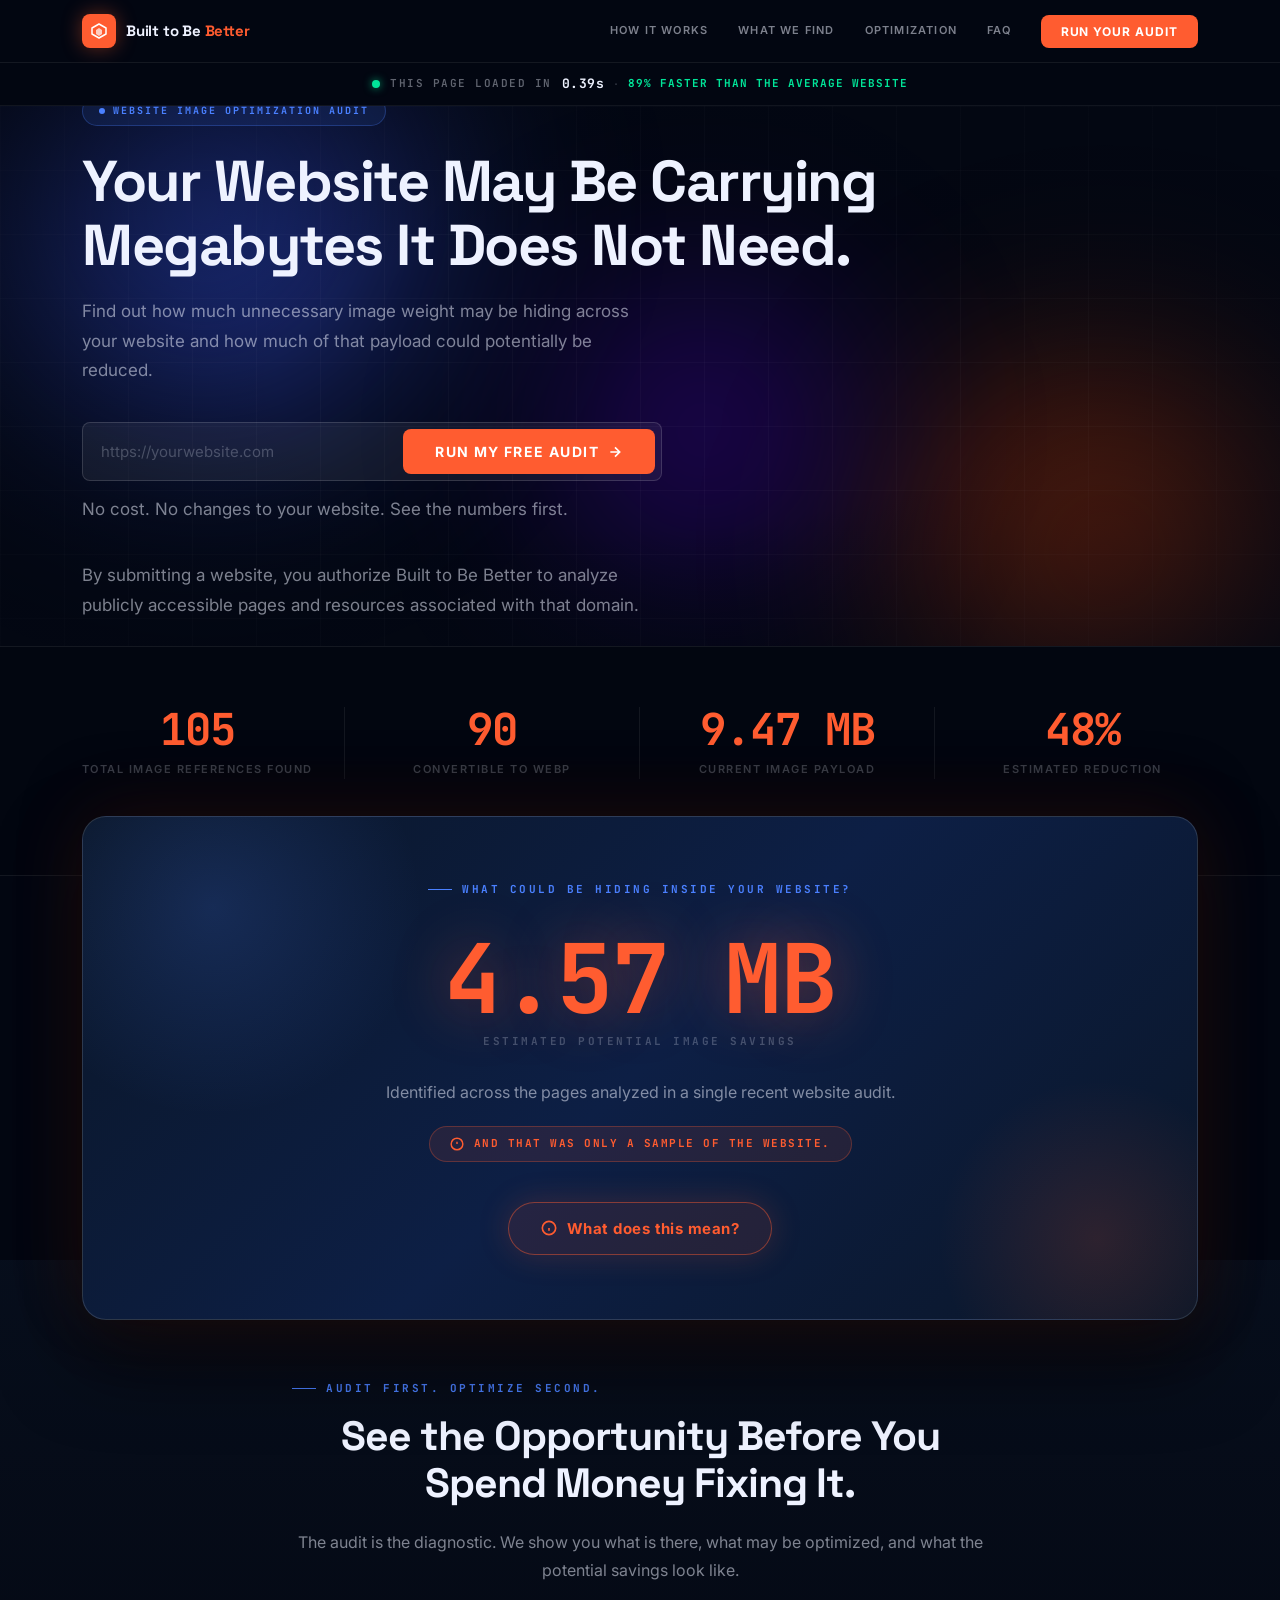
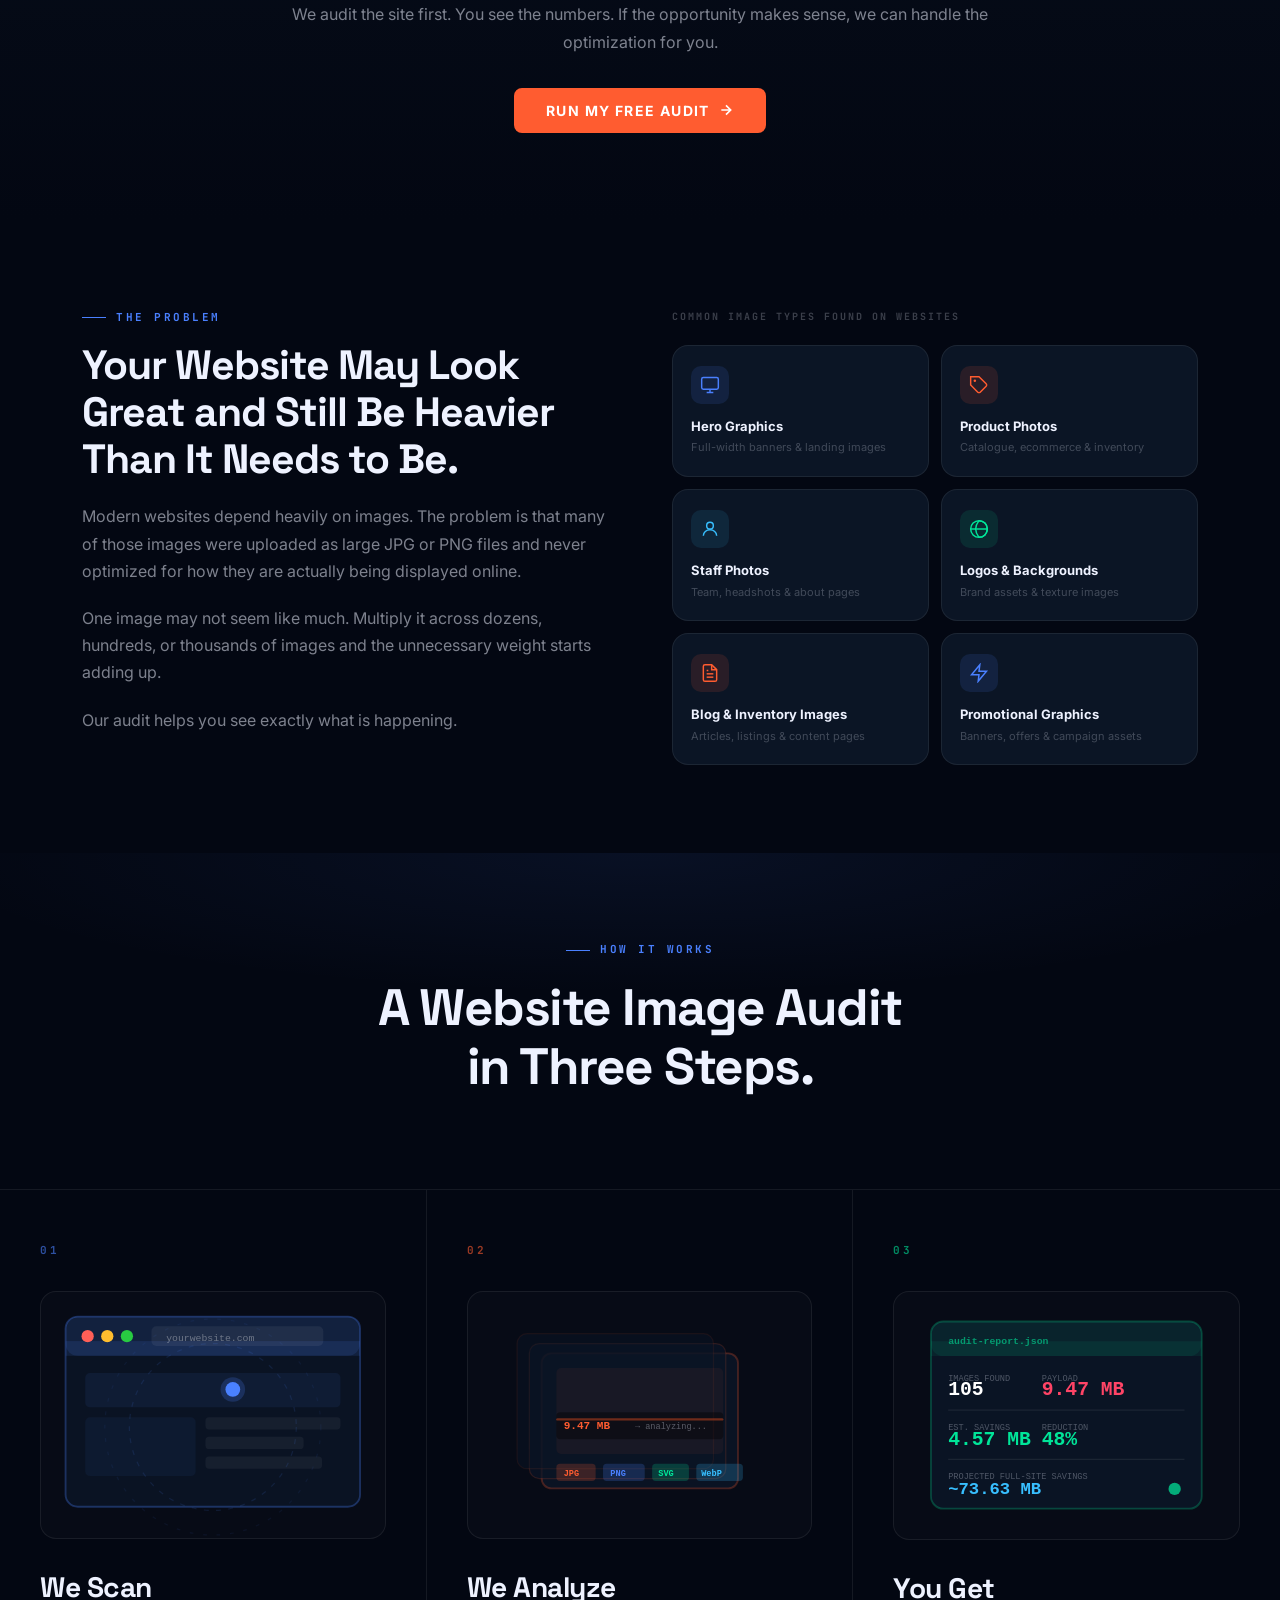
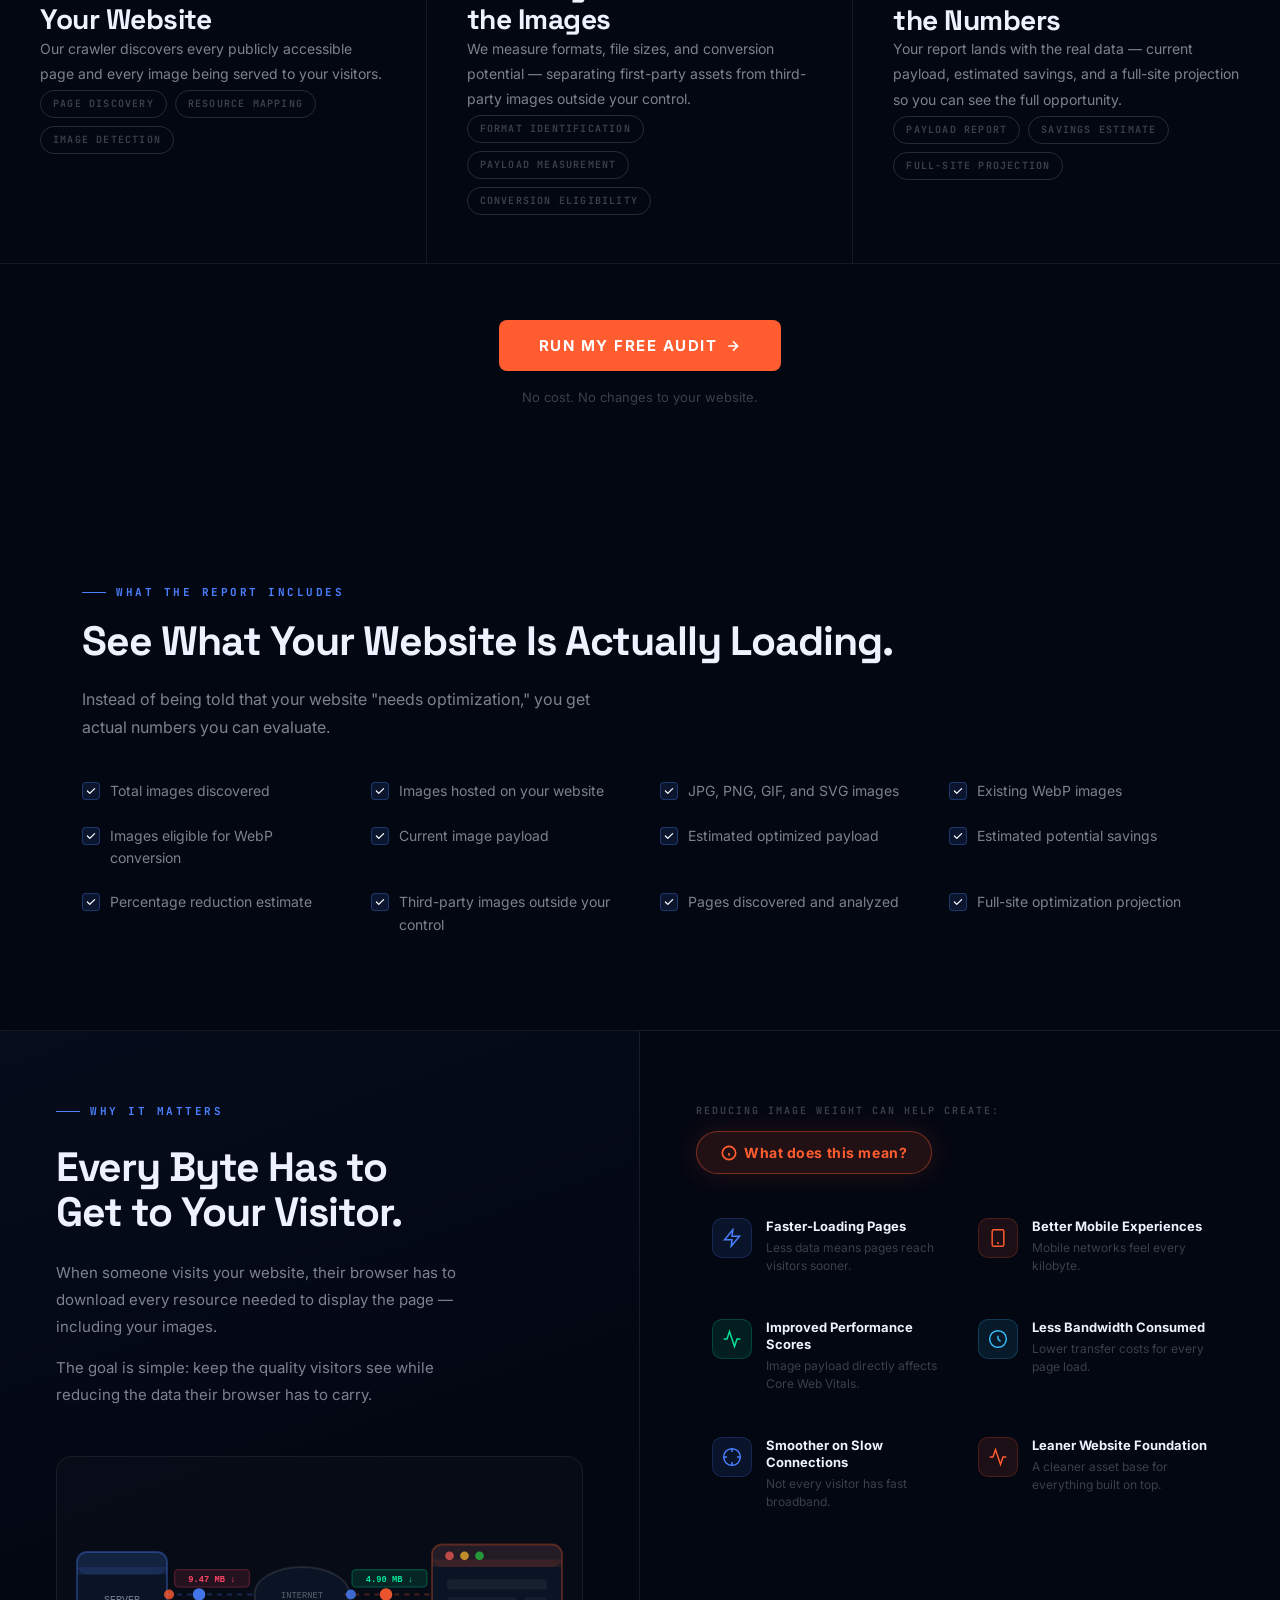
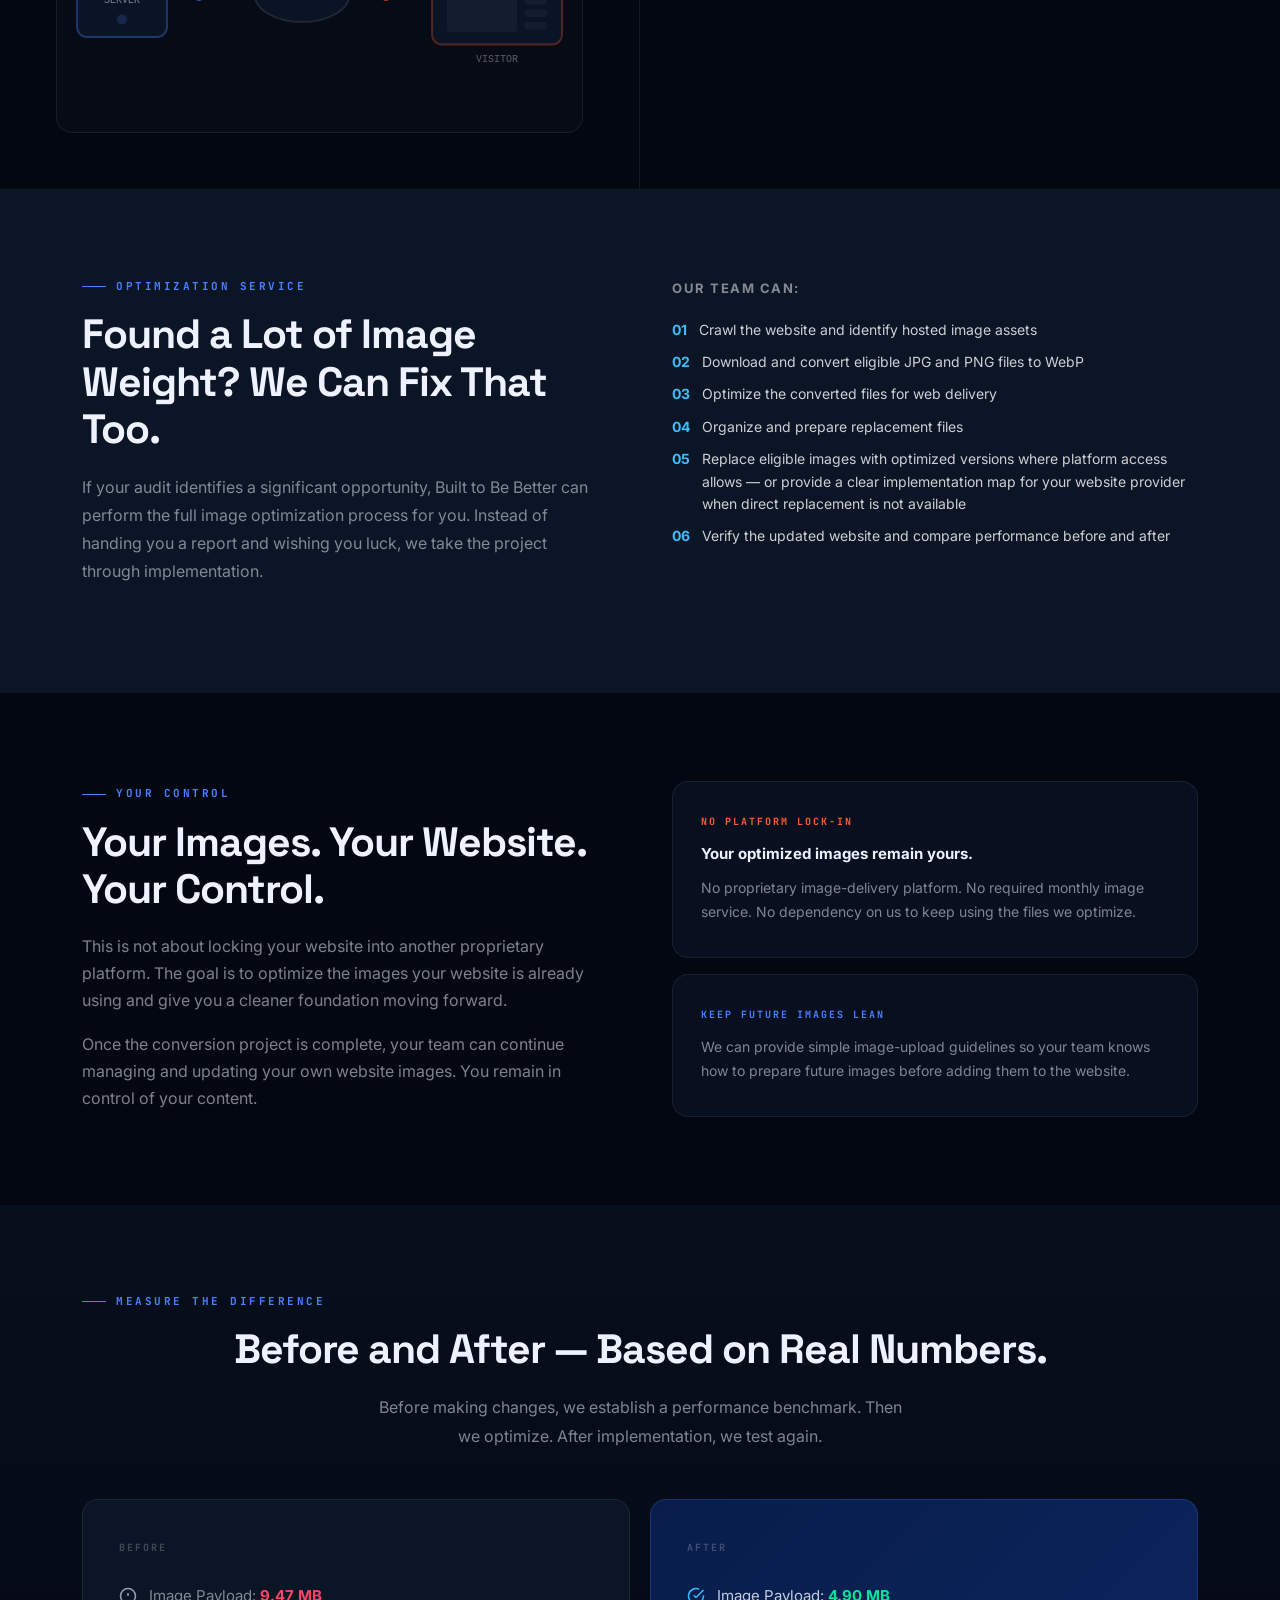
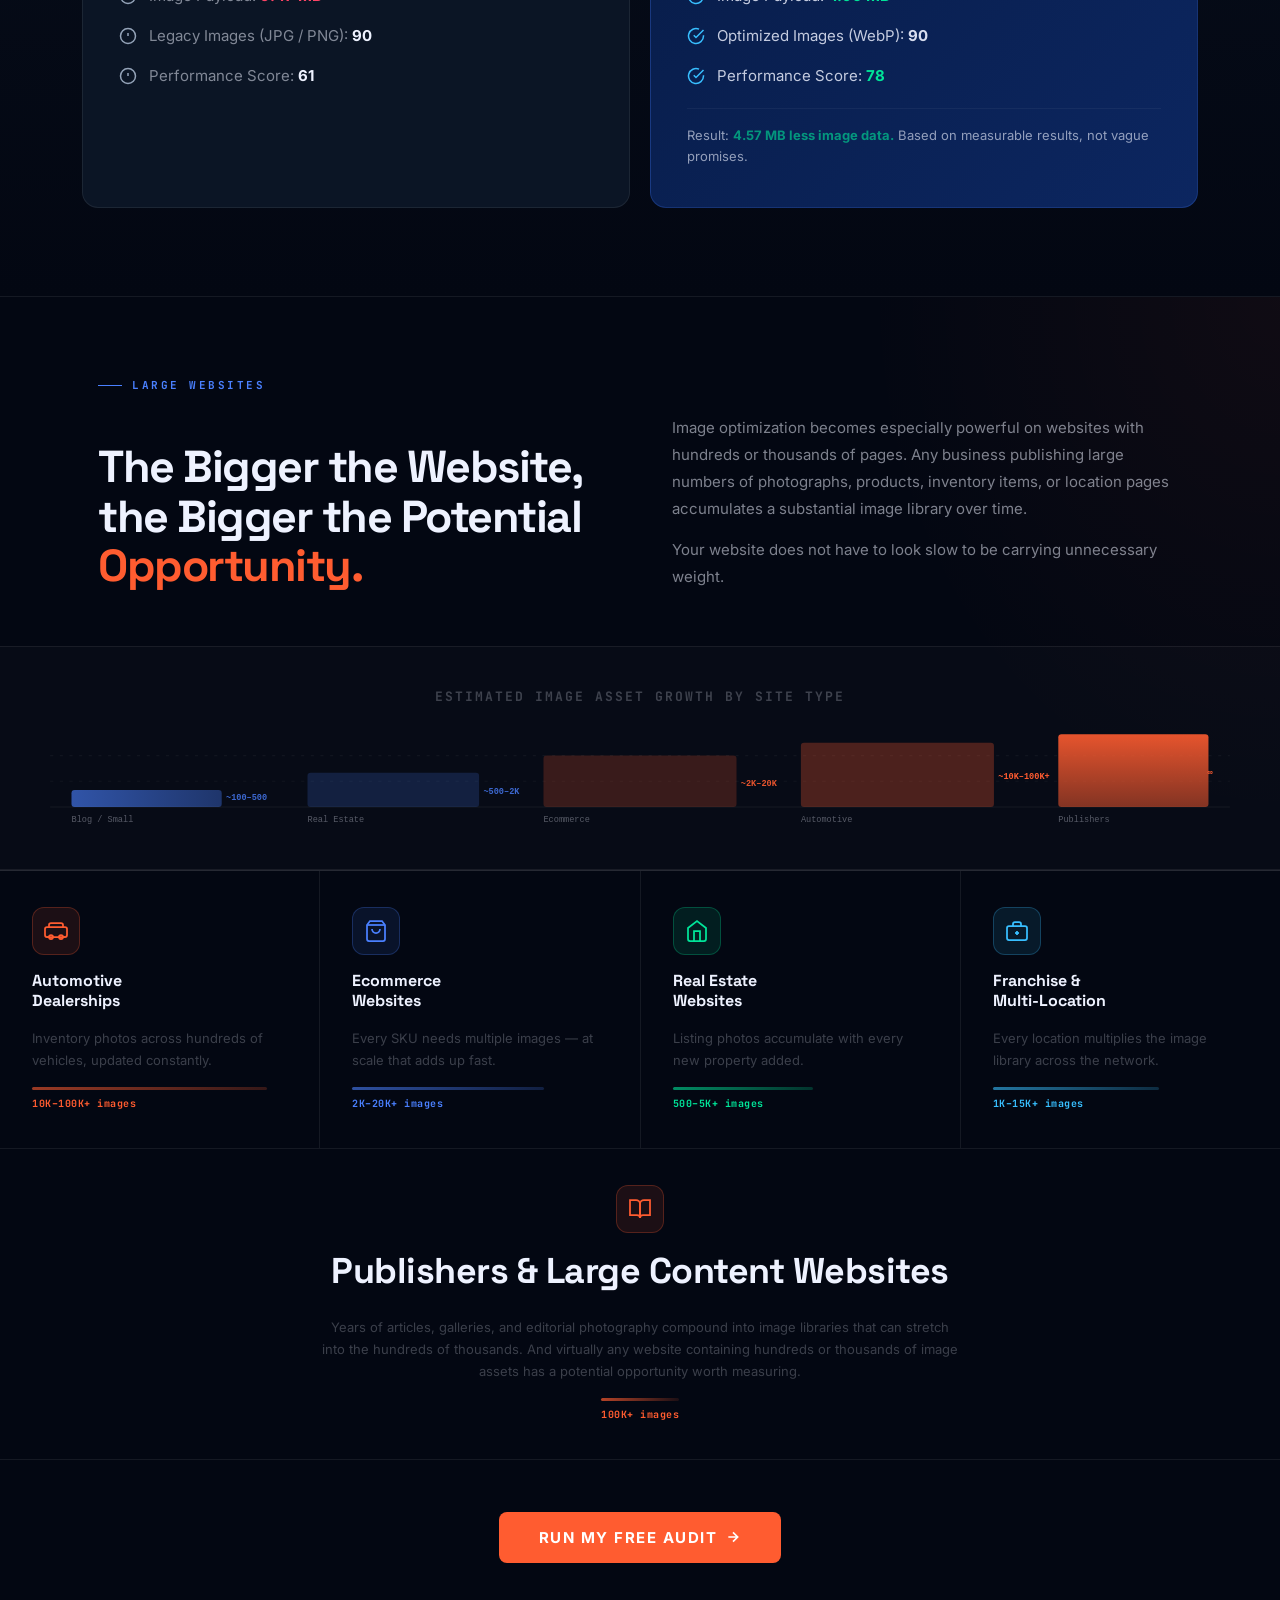
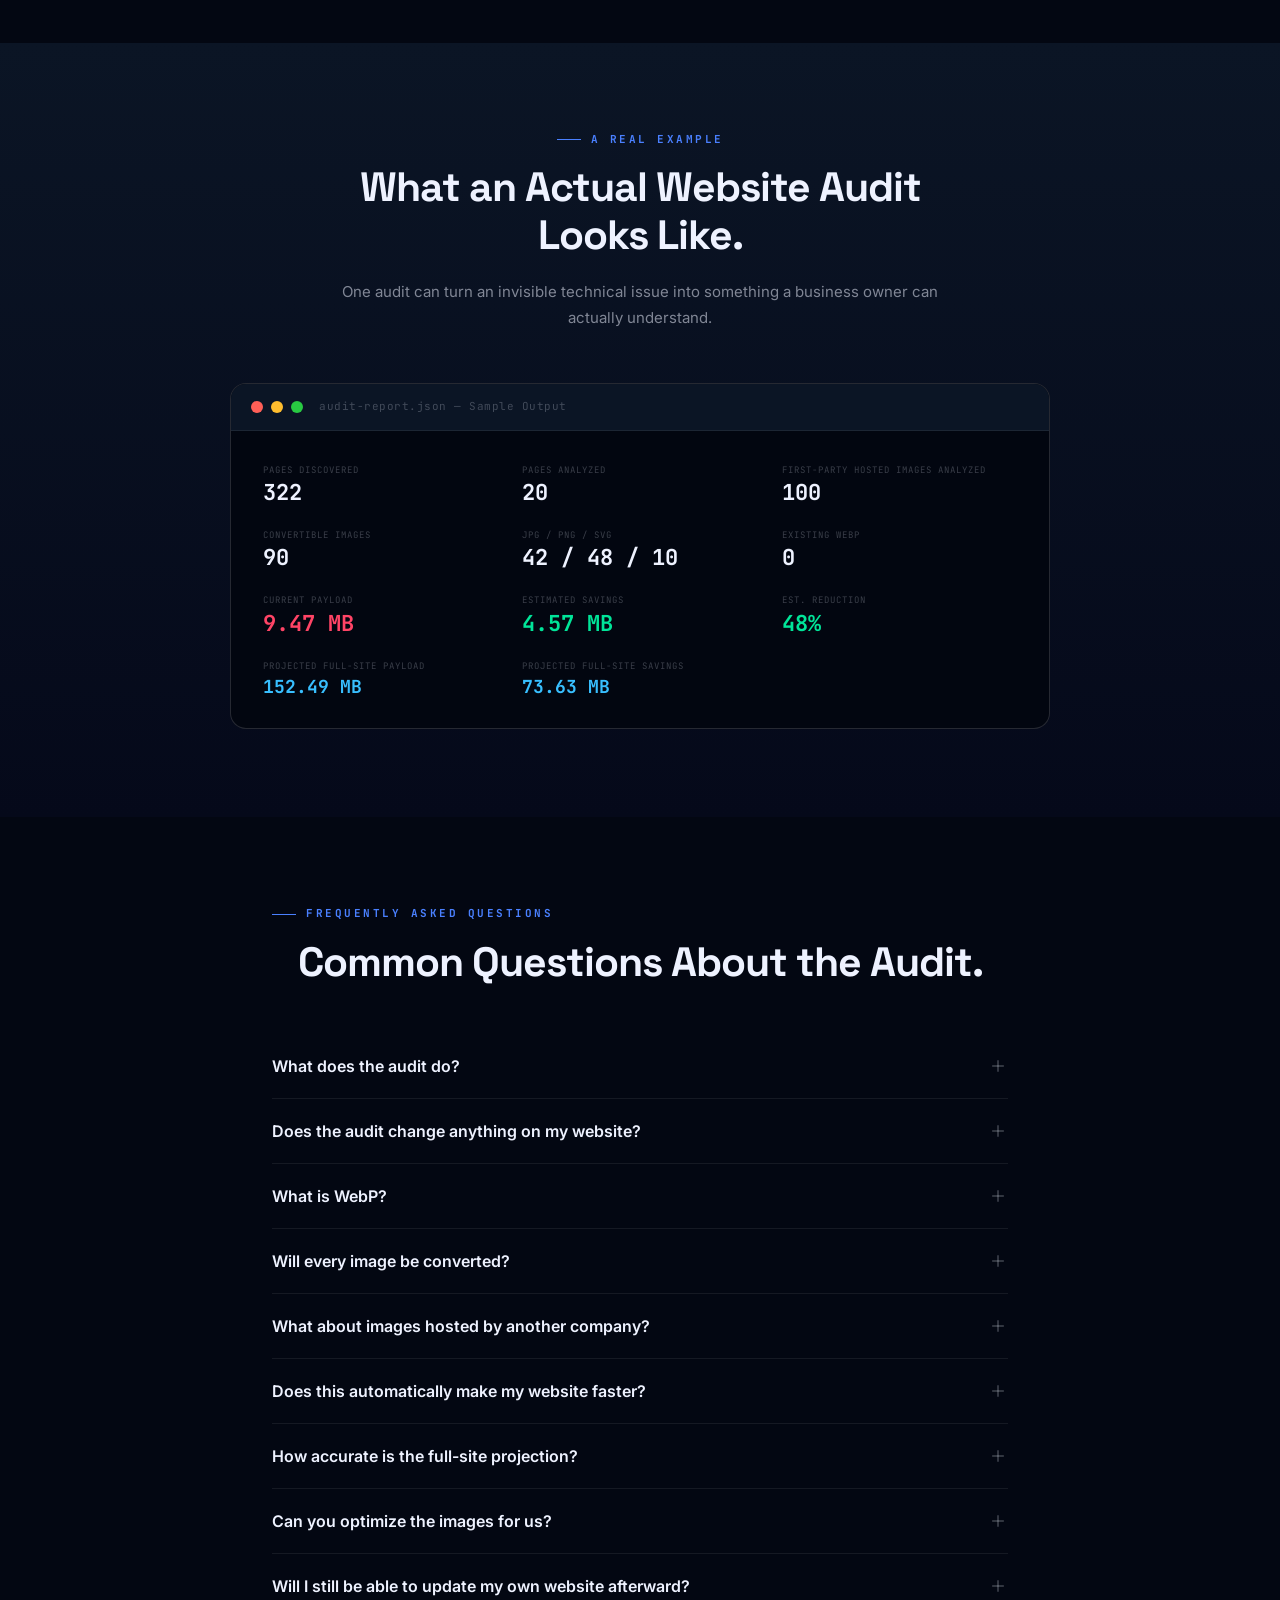
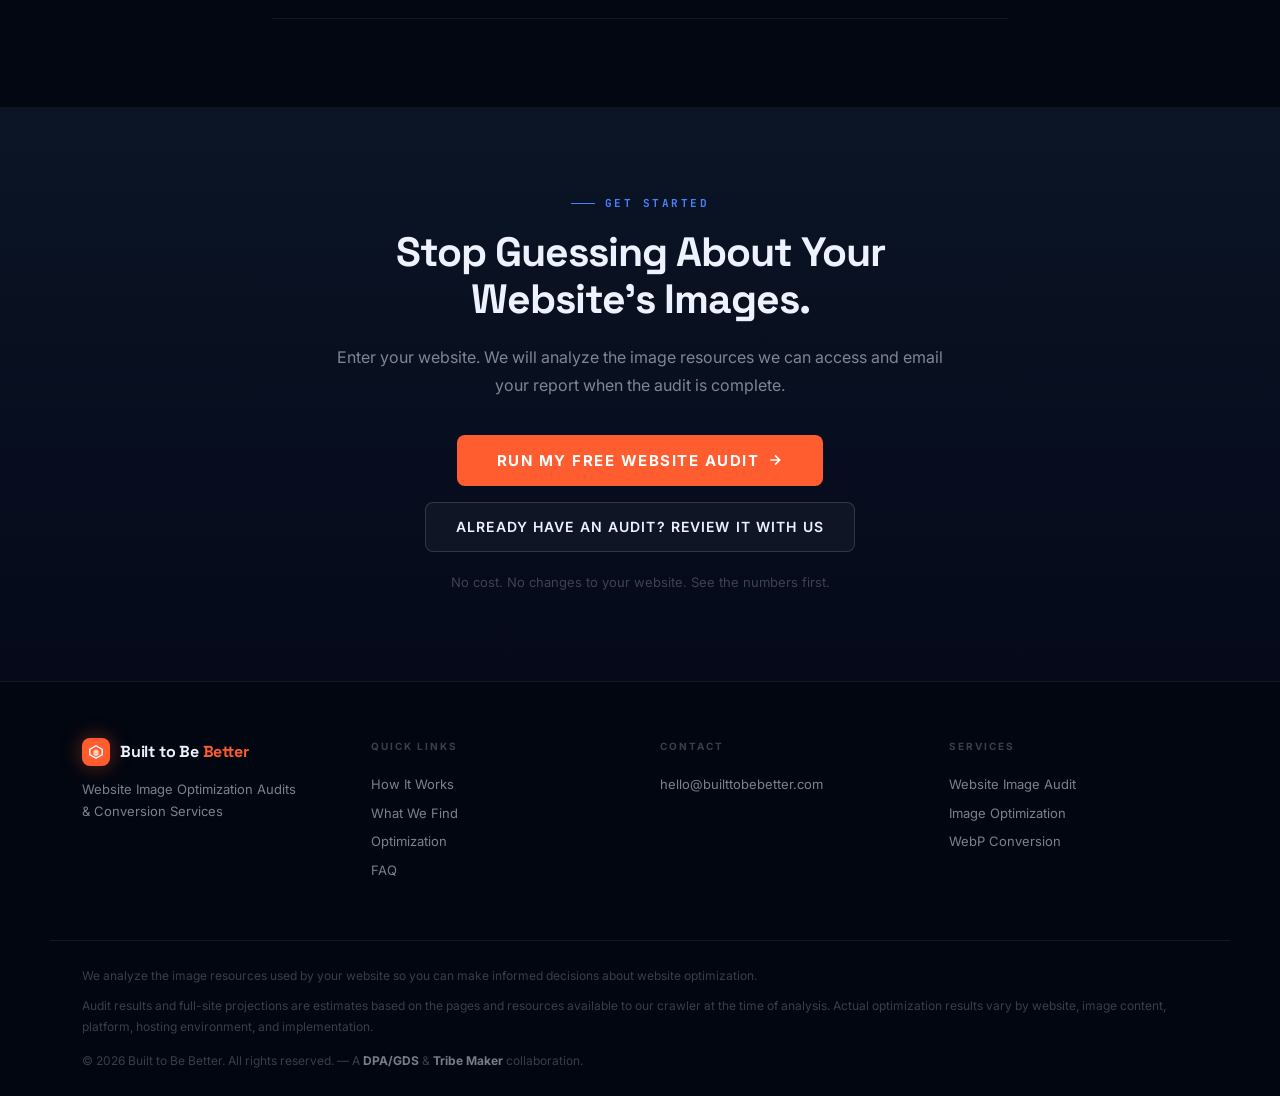
==== commit 2c4513ad: "Load the audit request form over HTTPS. The homepage is served over HTTPS, so browsers block the mod" ====
--- a/index.html
+++ b/index.html
@@ -1144,7 +1144,7 @@
   <span id="audit-modal-title" class="sr-only">Request a Website Audit</span>
   <button class="audit-modal-close" id="audit-modal-close" aria-label="Close audit form">&times;</button>
   <iframe
-    src="http://n8n.yavindigital.com/form/00eabfb0-9a06-4f2e-b309-40e0f7d70123"
+    src="https://n8n.yavindigital.com/form/00eabfb0-9a06-4f2e-b309-40e0f7d70123"
     title="Request a Site Audit"
     frameborder="0"
     scrolling="auto"
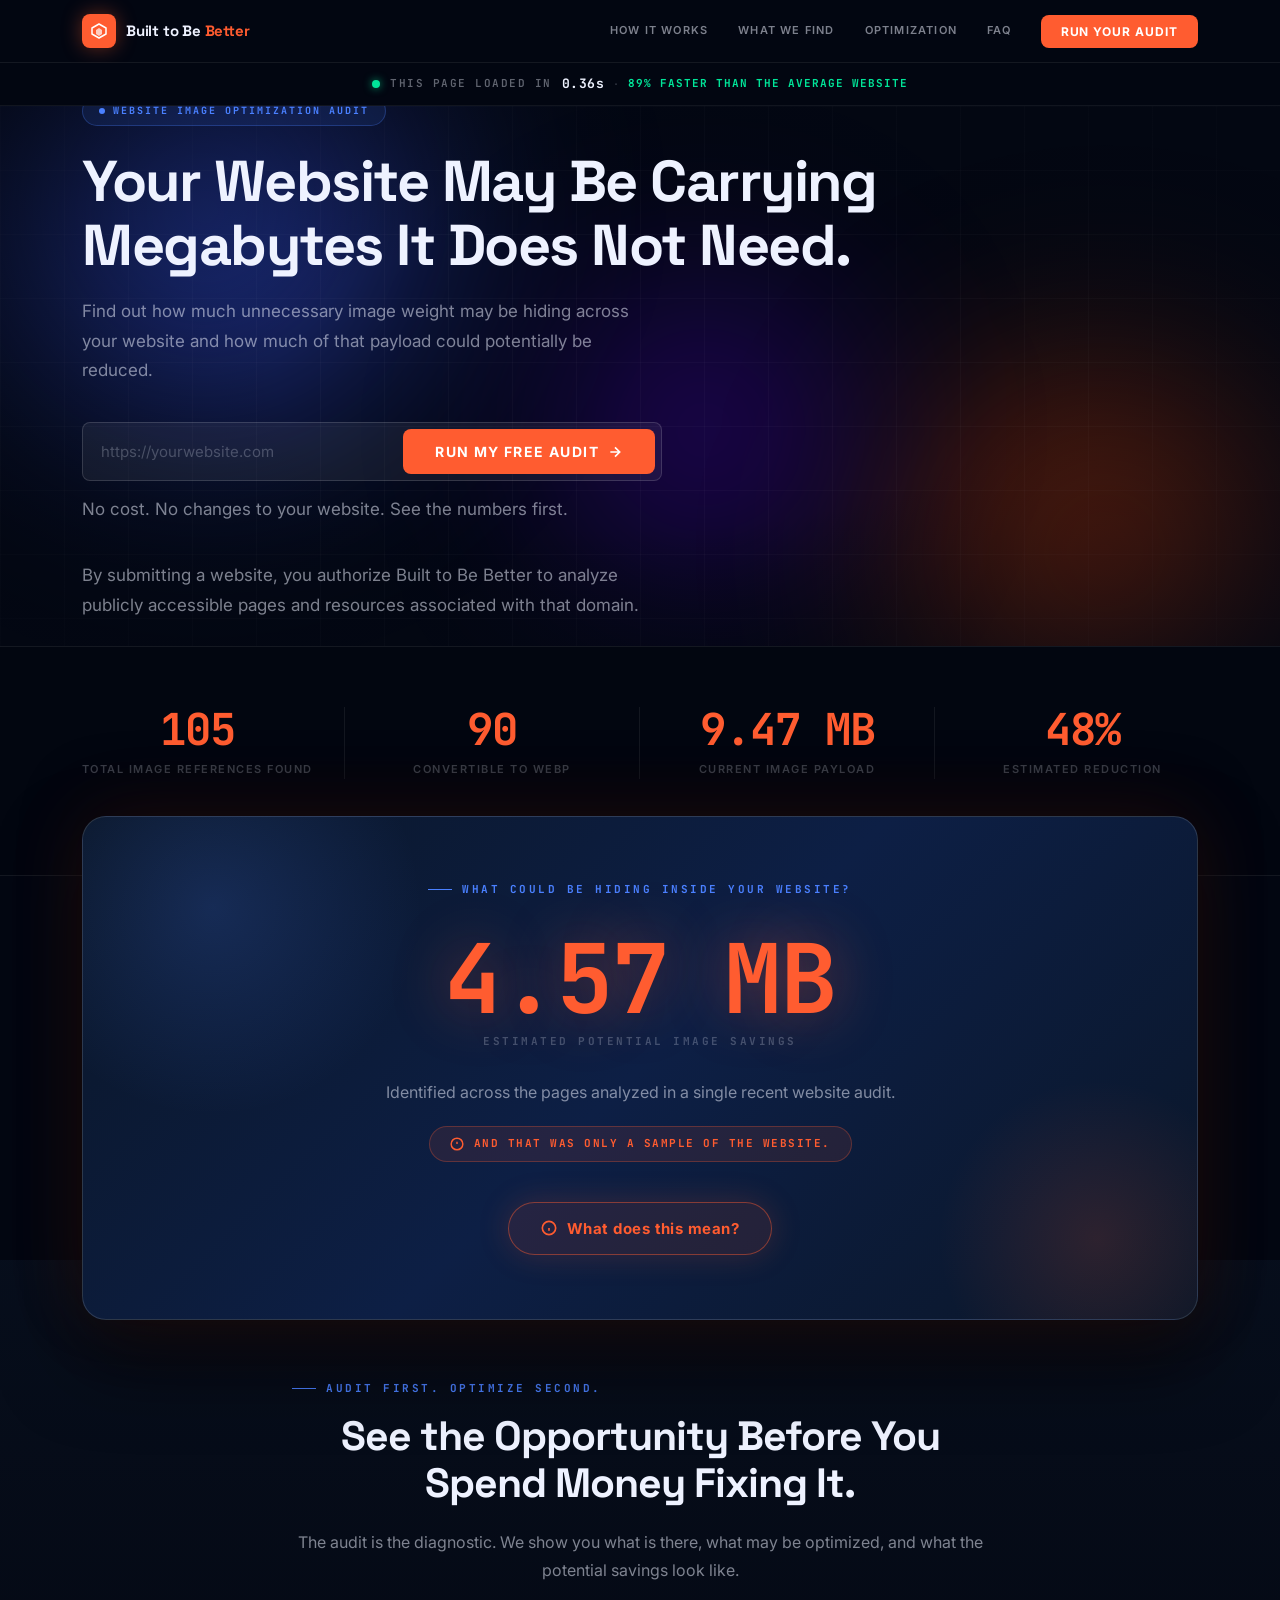
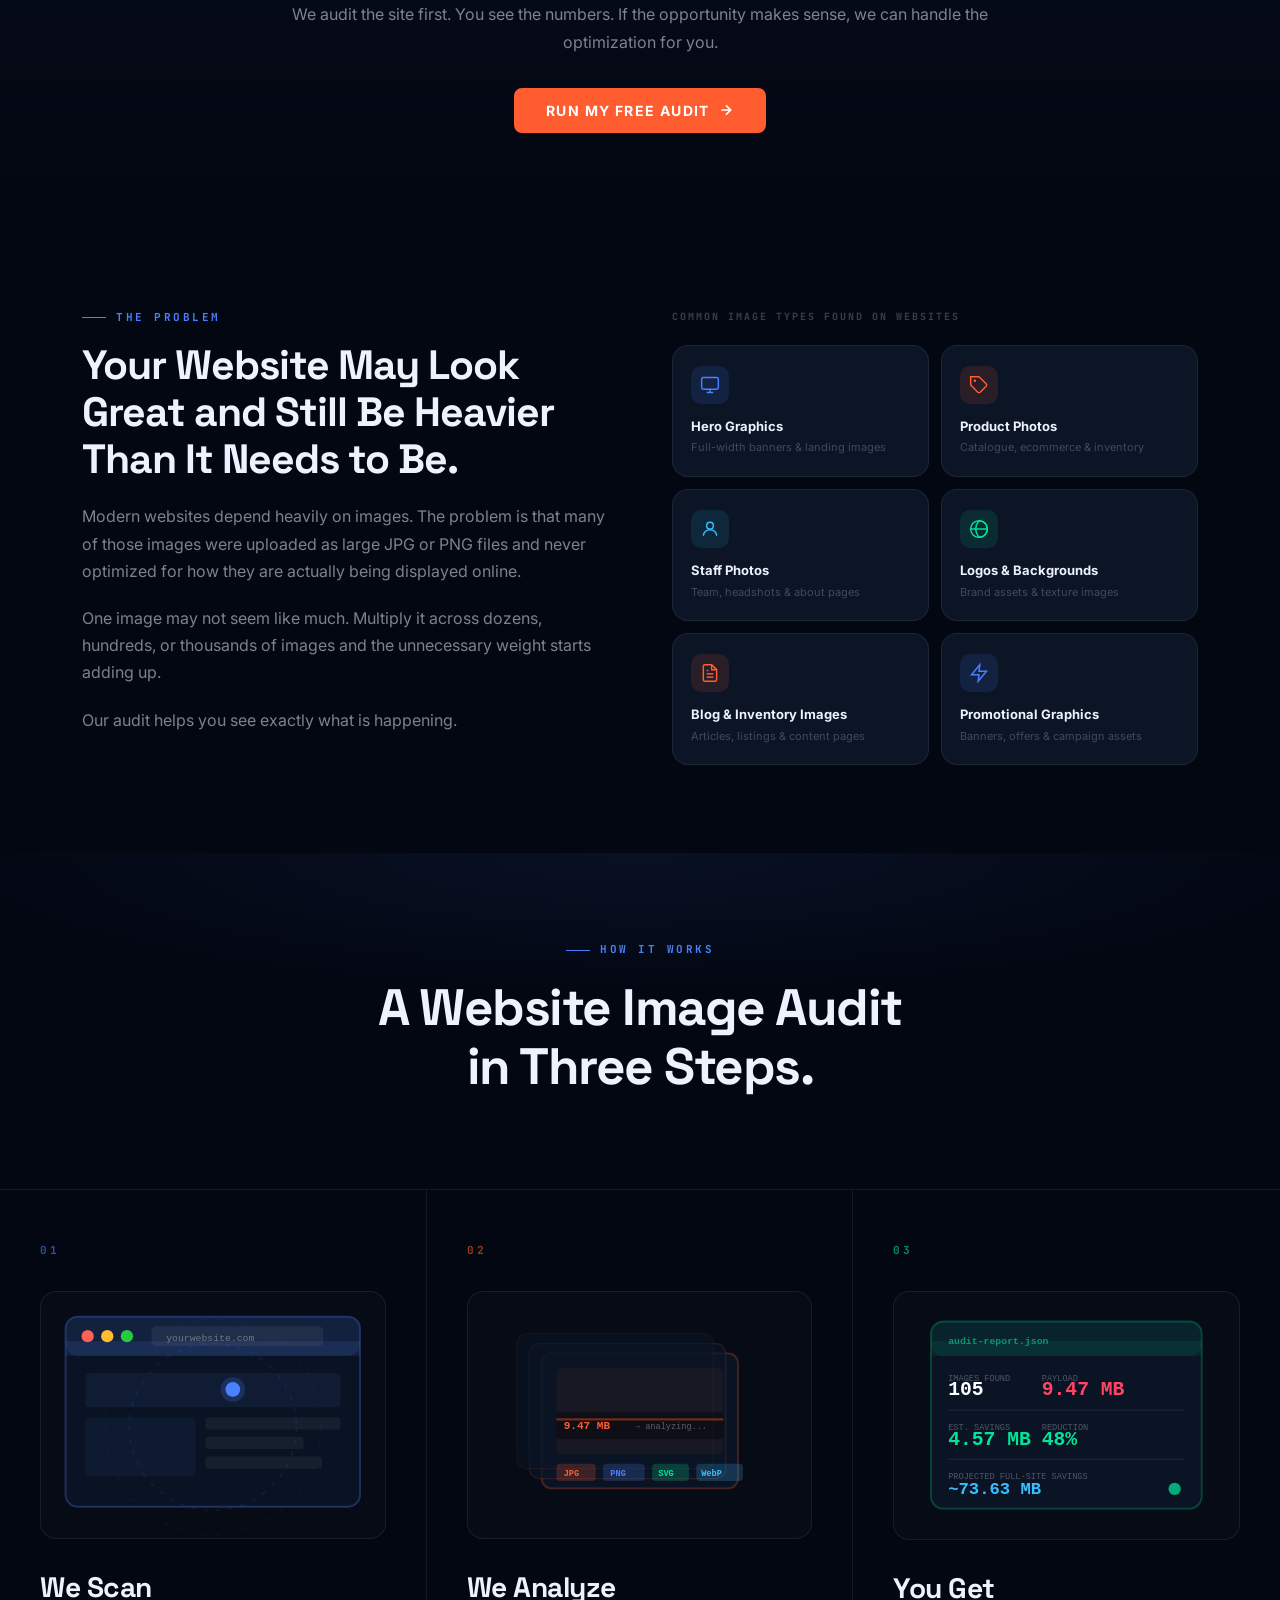
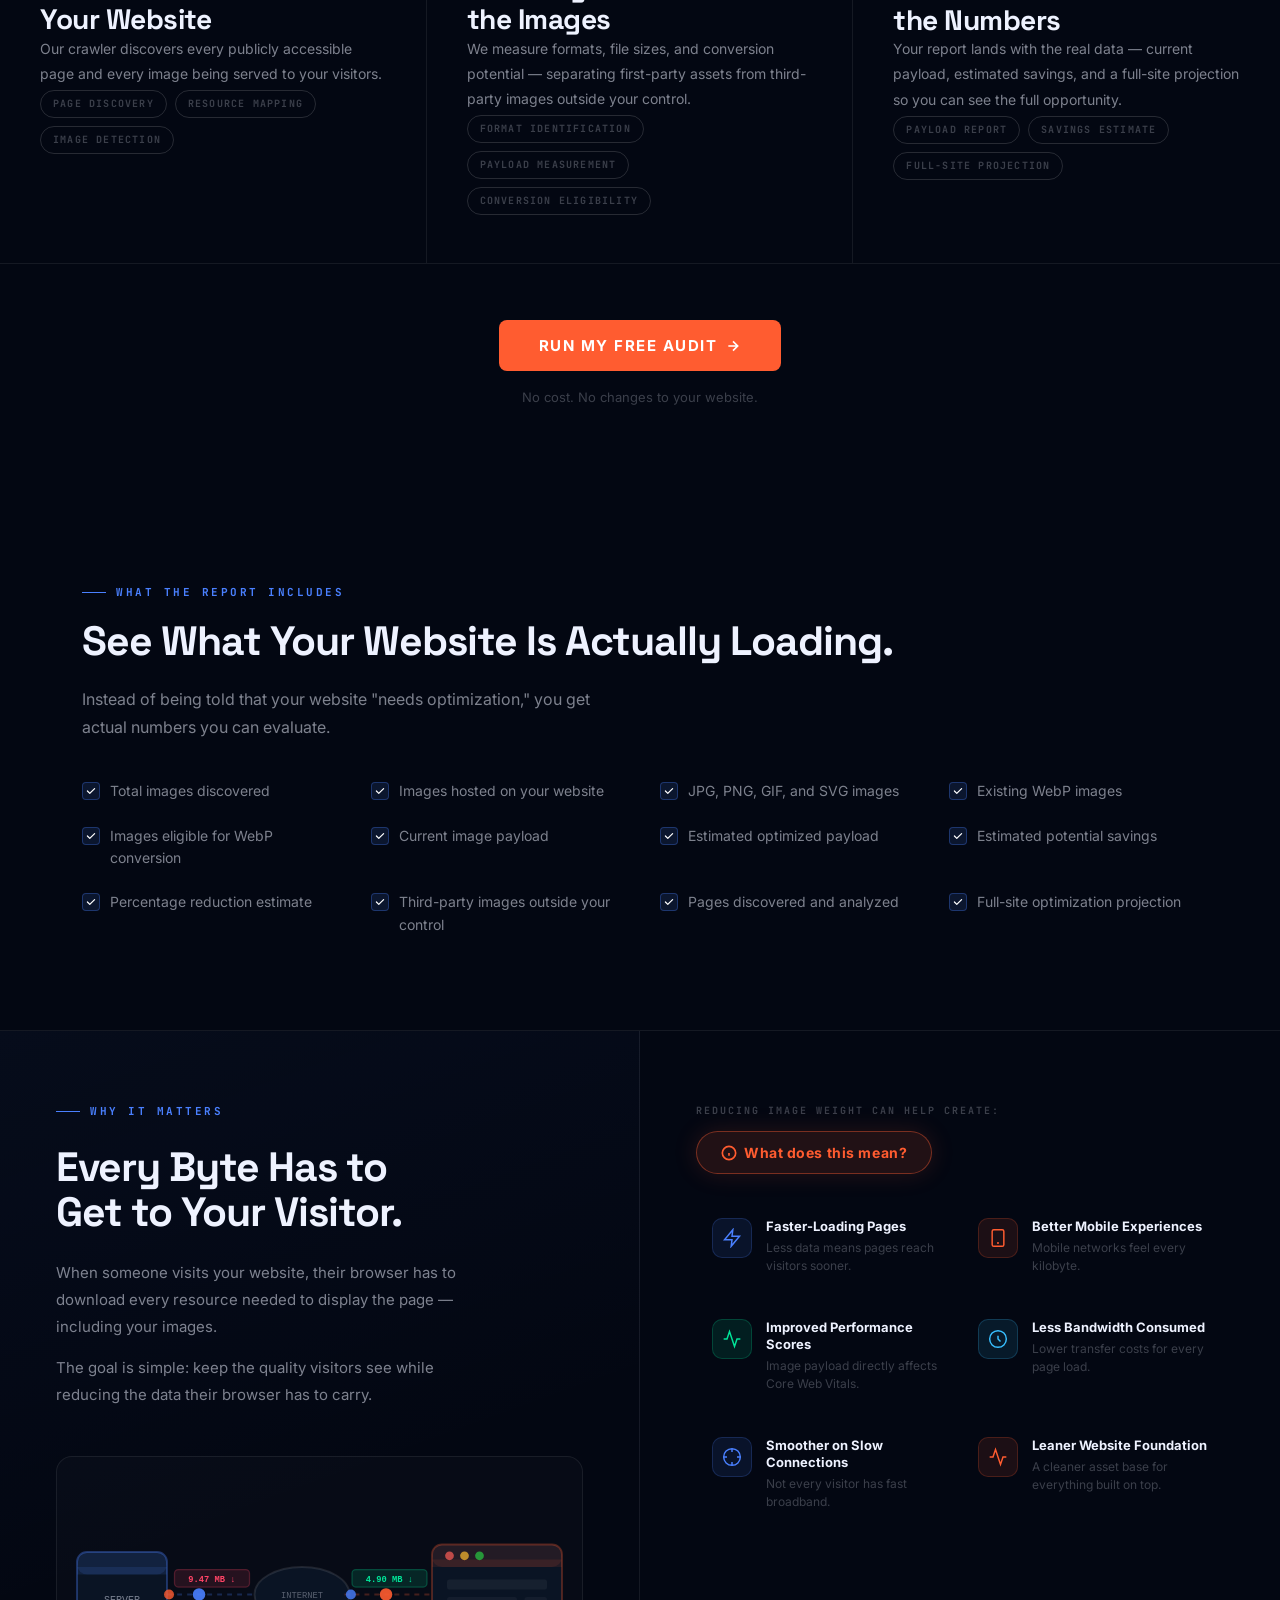
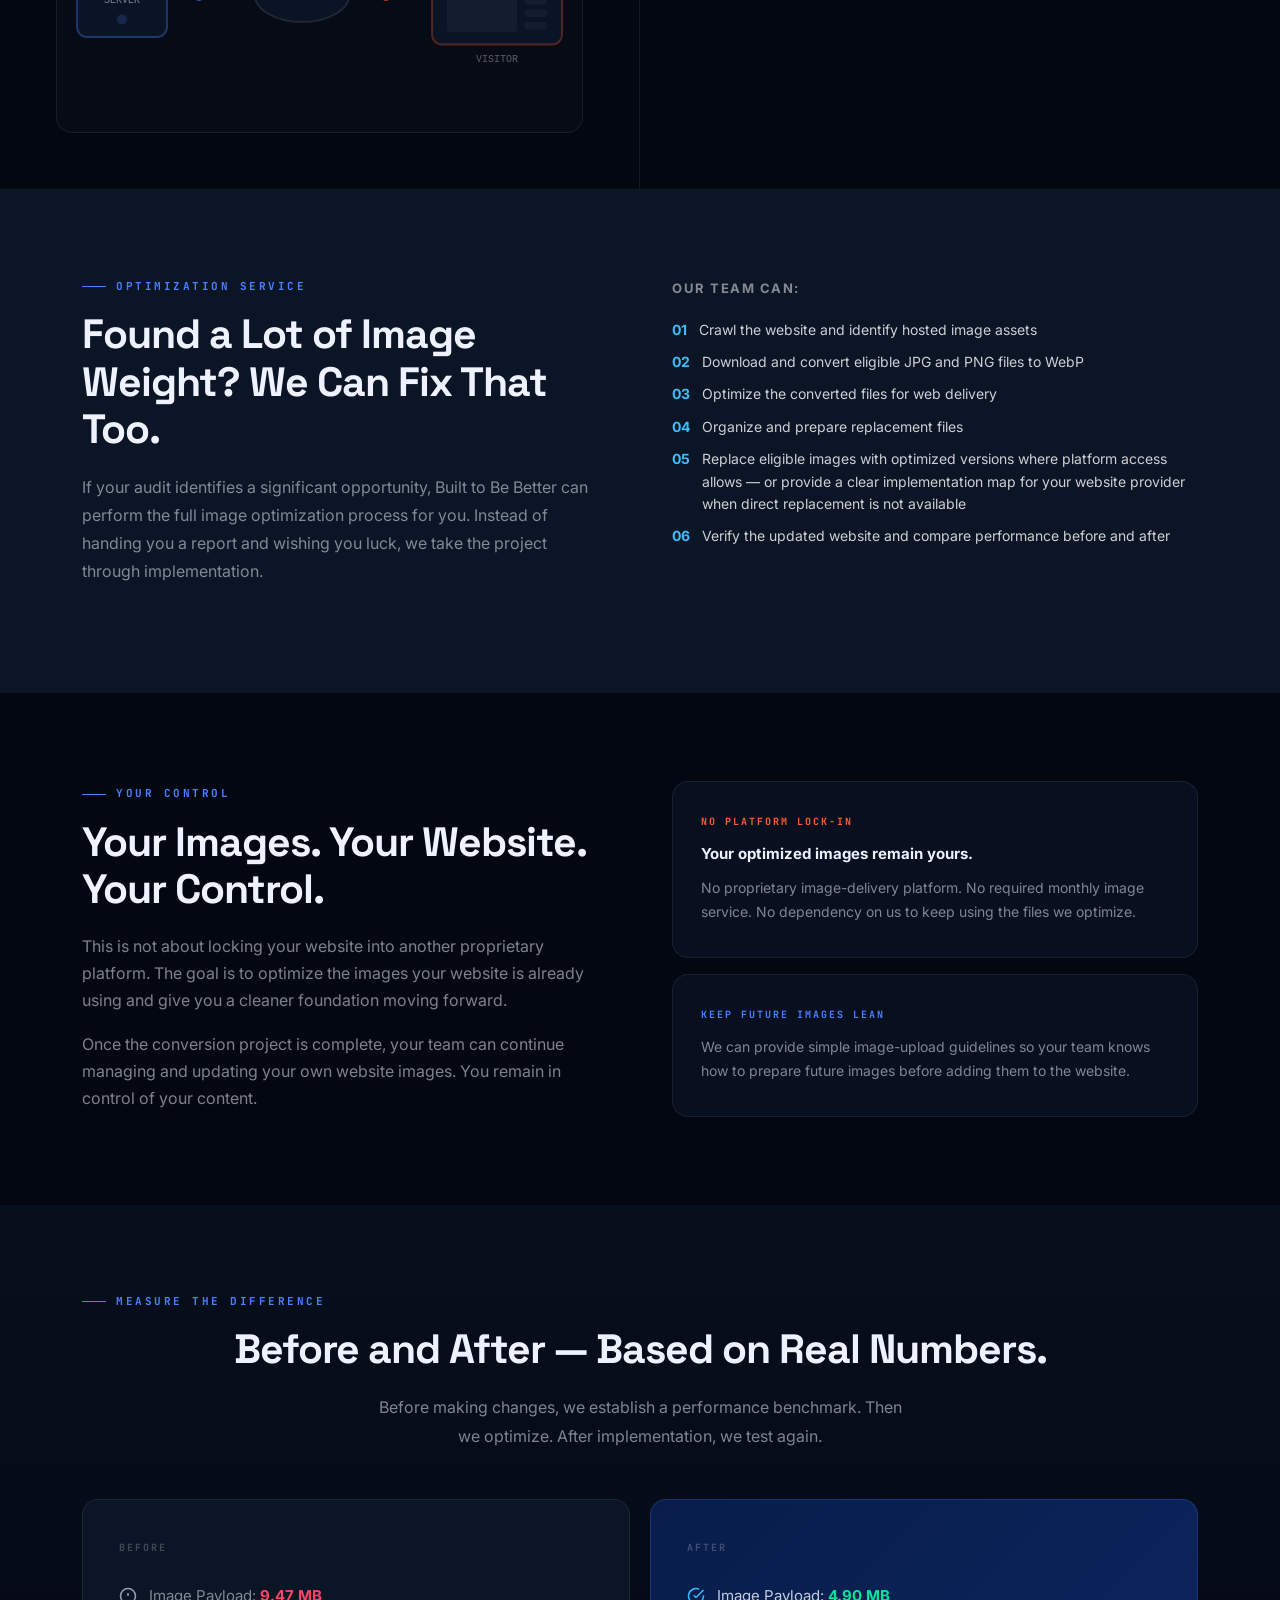
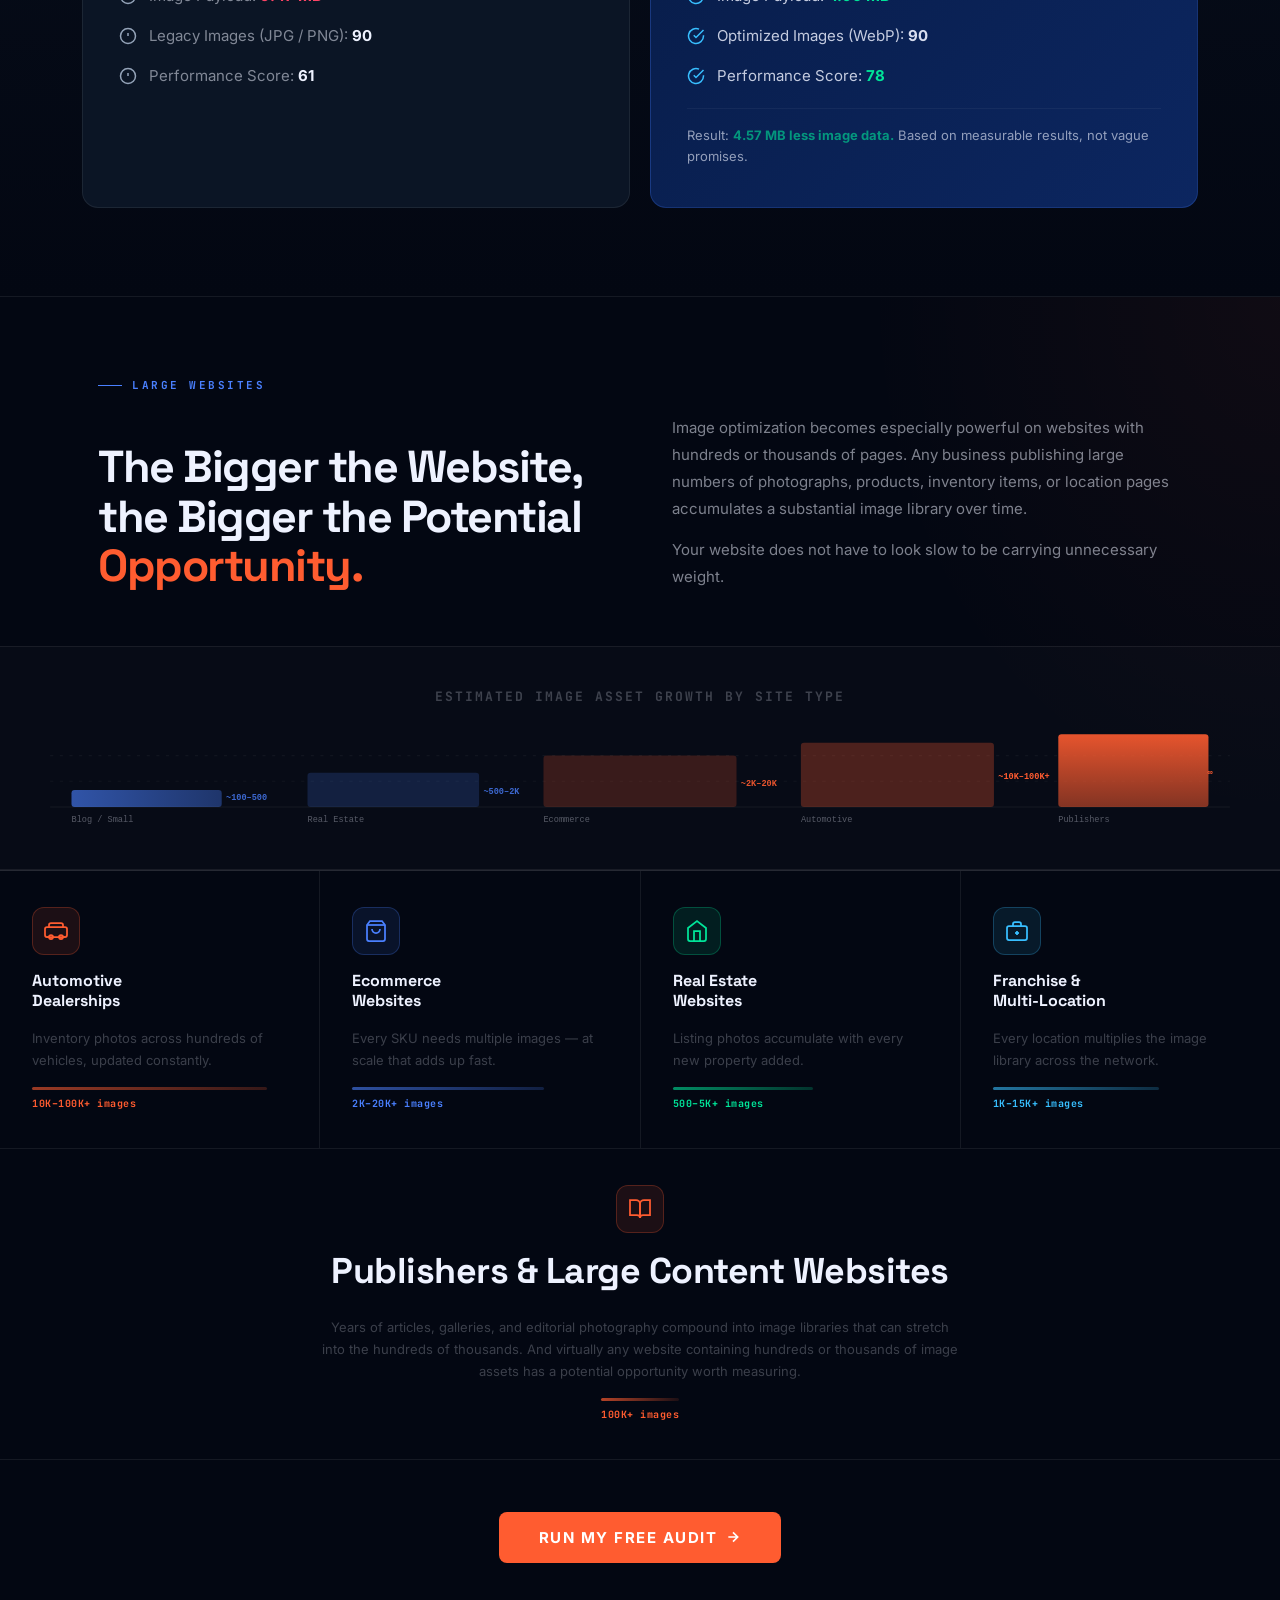
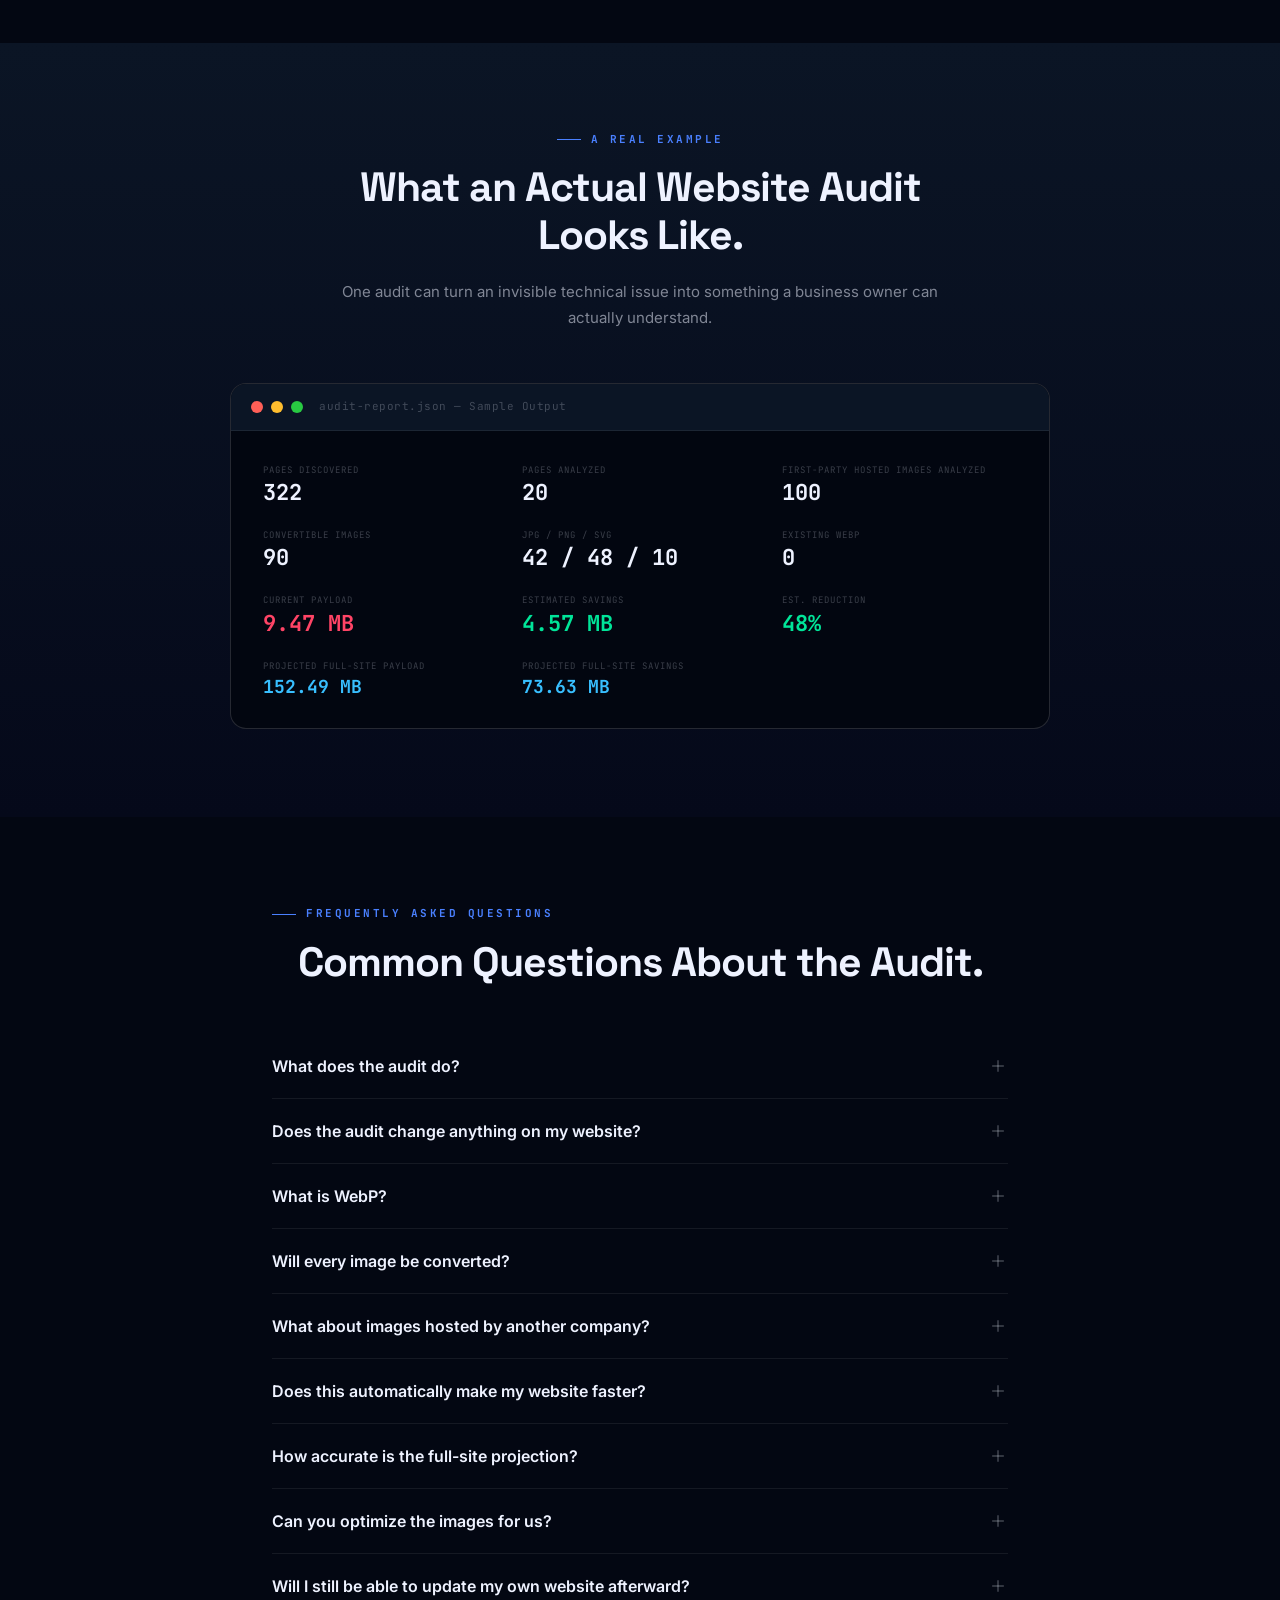
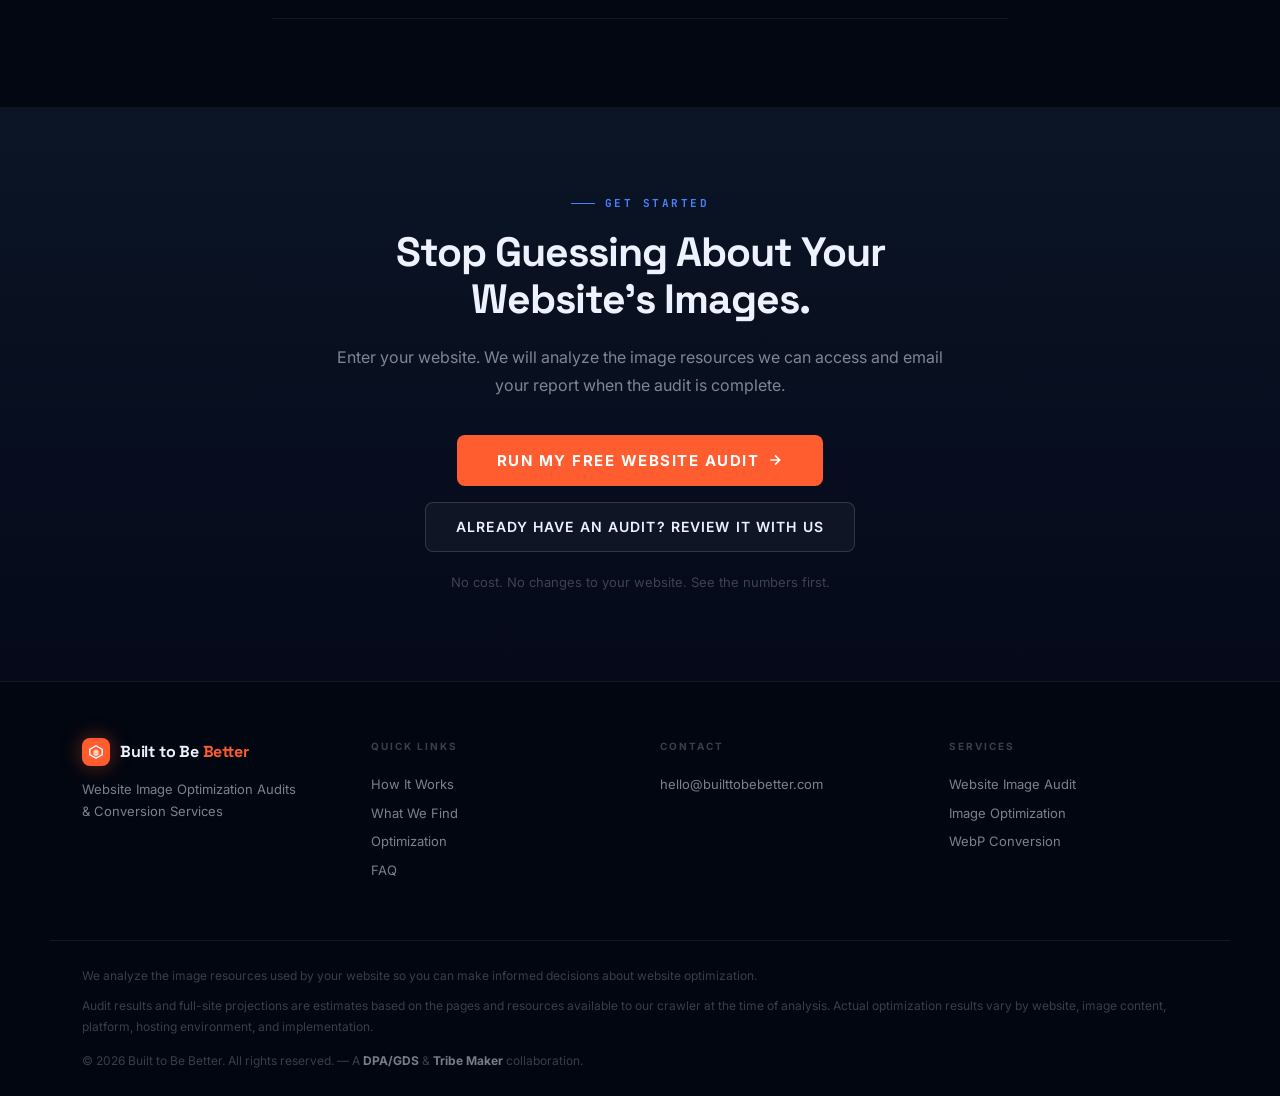
==== commit e7445b9a: "Fix audit modal focus, header, and mobile tap targets. The close control sat on the form at 28px wit" ====
--- a/index.html
+++ b/index.html
@@ -170,7 +170,7 @@
     <h2 class="section-title">See the Opportunity Before You Spend Money Fixing It.</h2>
     <p style="font-size:16px;color:var(--muted);line-height:1.75;margin-bottom:16px;">The audit is the diagnostic. We show you what is there, what may be optimized, and what the potential savings look like.</p>
     <p style="font-size:16px;color:var(--muted);line-height:1.75;margin-bottom:32px;">We audit the site first. You see the numbers. If the opportunity makes sense, we can handle the optimization for you.</p>
-    <button class="btn-primary" onclick="openAuditForm()">
+    <button class="btn-primary" onclick="openAuditForm(this)">
       Run My Free Audit
       <svg width="16" height="16" viewBox="0 0 24 24" fill="none" stroke="currentColor" stroke-width="2.5" aria-hidden="true"><path d="M5 12h14M12 5l7 7-7 7"/></svg>
     </button>
@@ -412,7 +412,7 @@
 
   <!-- Bottom CTA strip -->
   <div class="hiw-cta" style="text-align:center;padding:56px 32px 88px;border-top:1px solid var(--border);">
-    <button class="btn-primary" onclick="openAuditForm()" style="font-size:15px;padding:16px 40px;">
+    <button class="btn-primary" onclick="openAuditForm(this)" style="font-size:15px;padding:16px 40px;">
       Run My Free Audit
       <svg width="16" height="16" viewBox="0 0 24 24" fill="none" stroke="currentColor" stroke-width="2.5" aria-hidden="true"><path d="M5 12h14M12 5l7 7-7 7"/></svg>
     </button>
@@ -867,7 +867,7 @@
 
   <!-- Bottom CTA -->
   <div style="text-align:center;padding:52px 32px 80px;border-top:1px solid var(--border);">
-    <button class="btn-primary" onclick="openAuditForm()" style="font-size:15px;padding:16px 40px;">
+    <button class="btn-primary" onclick="openAuditForm(this)" style="font-size:15px;padding:16px 40px;">
       Run My Free Audit
       <svg width="16" height="16" viewBox="0 0 24 24" fill="none" stroke="currentColor" stroke-width="2.5" aria-hidden="true"><path d="M5 12h14M12 5l7 7-7 7"/></svg>
     </button>
@@ -996,7 +996,7 @@
     <h2 class="section-title">Stop Guessing About Your Website's Images.</h2>
     <p style="font-size:16px;color:var(--muted);line-height:1.75;margin-bottom:36px;">Enter your website. We will analyze the image resources we can access and email your report when the audit is complete.</p>
     <div style="display:flex;align-items:center;justify-content:center;gap:16px;flex-wrap:wrap;margin-bottom:20px;">
-      <button class="btn-primary" onclick="openAuditForm()" style="font-size:15px;padding:16px 40px;">
+      <button class="btn-primary" onclick="openAuditForm(this)" style="font-size:15px;padding:16px 40px;">
         Run My Free Website Audit
         <svg width="16" height="16" viewBox="0 0 24 24" fill="none" stroke="currentColor" stroke-width="2.5" aria-hidden="true"><path d="M5 12h14M12 5l7 7-7 7"/></svg>
       </button>
@@ -1124,15 +1124,49 @@
 }
 
 /* ── HERO URL FORM ── */
+var AUDIT_FORM_BASE = 'https://n8n.yavindigital.com/form/00eabfb0-9a06-4f2e-b309-40e0f7d70123';
+
+function auditFormSrc(prefillUrl){
+  if(prefillUrl){
+    return AUDIT_FORM_BASE + '?Website%20URL=' + encodeURIComponent(prefillUrl);
+  }
+  return AUDIT_FORM_BASE;
+}
+
+function setAuditPageInert(on){
+  var modal = document.getElementById('audit-modal');
+  var kids = document.body.children;
+  for(var i = 0; i < kids.length; i++){
+    if(kids[i] === modal) continue;
+    if(on) kids[i].setAttribute('inert', '');
+    else kids[i].removeAttribute('inert');
+  }
+}
+
 function handleHeroAudit(e){
   e.preventDefault();
-  openAuditForm();
+  var input = document.getElementById('hero-url-input');
+  var url = input ? input.value.trim() : '';
+  var trigger = e.submitter || (e.currentTarget && e.currentTarget.querySelector('button'));
+  openAuditForm(trigger, url);
 }
 
 /* ── AUDIT FORM MODAL ── */
-function openAuditForm(){
-  window._auditTrigger = document.activeElement;
-  let m = document.getElementById('audit-modal');
+function openAuditForm(trigger, prefillUrl){
+  var returnFocus = (trigger && trigger.nodeType === 1) ? trigger : null;
+  var menu = document.getElementById('mobile-menu');
+  var toggle = document.getElementById('hamburger');
+  if(menu && returnFocus && menu.contains(returnFocus)){
+    menu.classList.remove('open');
+    menu.setAttribute('aria-hidden', 'true');
+    if(toggle){
+      toggle.setAttribute('aria-expanded', 'false');
+      returnFocus = toggle;
+    }
+  }
+  window._auditTrigger = returnFocus;
+  var src = auditFormSrc(prefillUrl);
+  var m = document.getElementById('audit-modal');
   if(!m){
     m = document.createElement('div');
     m.id = 'audit-modal';
@@ -1141,33 +1175,41 @@
     m.setAttribute('aria-labelledby','audit-modal-title');
     m.innerHTML = `
 <div class="audit-modal-box">
-  <span id="audit-modal-title" class="sr-only">Request a Website Audit</span>
-  <button class="audit-modal-close" id="audit-modal-close" aria-label="Close audit form">&times;</button>
+  <div class="audit-modal-header">
+    <span id="audit-modal-title">Request a Website Audit</span>
+    <button type="button" class="audit-modal-close" id="audit-modal-close" aria-label="Close audit form">&times;</button>
+  </div>
   <iframe
-    src="https://n8n.yavindigital.com/form/00eabfb0-9a06-4f2e-b309-40e0f7d70123"
     title="Request a Site Audit"
     frameborder="0"
     scrolling="auto"
-    allow="forms"
-    style="width:100%;height:100%;border:none;border-radius:inherit;"
+    style="width:100%;height:calc(100% - 48px);border:none;"
   ></iframe>
 </div>`;
     document.body.appendChild(m);
     m.addEventListener('click', function(e){ if(e.target===m) closeAuditForm(); });
     document.getElementById('audit-modal-close').addEventListener('click', closeAuditForm);
-    document.addEventListener('keydown', function(e){ if(e.key==='Escape') closeAuditForm(); });
+    document.addEventListener('keydown', function(e){
+      var dialog = document.getElementById('audit-modal');
+      if(e.key==='Escape' && dialog && dialog.classList.contains('open')) closeAuditForm();
+    });
   }
+  var iframe = m.querySelector('iframe');
+  if(iframe && iframe.getAttribute('src') !== src) iframe.setAttribute('src', src);
   m.classList.add('open');
   document.body.style.overflow = 'hidden';
-  // return focus to close button
-  requestAnimationFrame(function(){ const c = document.getElementById('audit-modal-close'); if(c) c.focus(); });
+  setAuditPageInert(true);
+  requestAnimationFrame(function(){ var c = document.getElementById('audit-modal-close'); if(c) c.focus(); });
 }
 function closeAuditForm(){
-  const m = document.getElementById('audit-modal');
-  if(m){ m.classList.remove('open'); }
+  var m = document.getElementById('audit-modal');
+  if(!m || !m.classList.contains('open')) return;
+  m.classList.remove('open');
   document.body.style.overflow = '';
-  // return focus to triggering element
-  if(window._auditTrigger){ window._auditTrigger.focus(); window._auditTrigger = null; }
+  setAuditPageInert(false);
+  var trigger = window._auditTrigger;
+  window._auditTrigger = null;
+  if(trigger && typeof trigger.focus === 'function') trigger.focus();
 }
 
 /* ── FAQ ACCORDION ── */
--- a/site.css
+++ b/site.css
@@ -62,7 +62,7 @@
 @media(max-width:600px){
   .hero-url-row{flex-direction:column;padding:12px;gap:8px;}
   .hero-url-btn{width:100%;justify-content:center;}
-  .hero-url-input{font-size:14px;}
+  .hero-url-input{font-size:16px;}
 }
 
 /* SCREEN READER ONLY */
@@ -96,15 +96,22 @@
 .mobile-menu{display:none;flex-direction:column;gap:2px;padding:12px 24px 20px;background:#060d1f;border-bottom:1px solid var(--border);}
 .mobile-menu.open{display:flex;}
 .mobile-menu a{font-size:13px;font-weight:600;text-transform:uppercase;letter-spacing:1px;color:var(--muted);padding:10px 0;border-bottom:1px solid var(--border);}
-.mobile-cta{margin-top:12px;background:var(--orange);color:#fff;padding:12px;border-radius:var(--radius);text-align:center;font-weight:700;cursor:pointer;border:none;font-family:var(--font-body);width:100%;}
-@media(max-width:900px){.main-nav{display:none;}.hamburger{display:flex;}}
+.mobile-cta{margin-top:12px;background:var(--orange);color:#fff;padding:12px 16px;border-radius:var(--radius);text-align:center;font-weight:700;cursor:pointer;border:none;font-family:var(--font-body);width:100%;min-height:48px;display:flex;align-items:center;justify-content:center;}
+@media(max-width:900px){
+  .main-nav{display:none;}
+  .hamburger{display:flex;align-items:center;justify-content:center;width:48px;height:48px;padding:0;flex-shrink:0;}
+}
 
 /* FOOTER */
 #site-footer{background:#020610;border-top:1px solid var(--border);padding-top:56px;}
 .footer-inner{display:grid;grid-template-columns:repeat(auto-fit,minmax(200px,1fr));gap:40px;max-width:1180px;margin:auto;padding:0 32px 56px;}
 .footer-col h4{font-size:10px;font-weight:700;letter-spacing:2px;text-transform:uppercase;margin-bottom:16px;color:var(--muted-2);}
-.footer-col p,.footer-col a{font-size:13px;color:var(--muted);line-height:2.2;display:block;}
-.footer-col a:hover{color:var(--white);}
+.footer-col p,.footer-col a,.footer-col .footer-link-btn{font-size:13px;color:var(--muted);line-height:2.2;display:block;}
+.footer-col .footer-link-btn{background:none;border:none;padding:0;margin:0;font:inherit;font-size:13px;line-height:2.2;text-align:left;cursor:pointer;width:100%;}
+.footer-col a:hover,.footer-col .footer-link-btn:hover{color:var(--white);}
+@media(max-width:900px){
+  .footer-col a,.footer-col .footer-link-btn{min-height:48px;display:flex;align-items:center;line-height:1.3;}
+}
 .footer-col ul{list-style:none;}
 .footer-bottom{border-top:1px solid var(--border);padding:24px 32px;font-size:12px;color:var(--muted-2);line-height:1.8;max-width:1180px;margin:auto;}
 
@@ -273,9 +280,13 @@
 /* AUDIT MODAL */
 #audit-modal{display:none;position:fixed;inset:0;background:rgba(2,5,16,0.88);backdrop-filter:blur(14px);-webkit-backdrop-filter:blur(14px);z-index:9998;align-items:center;justify-content:center;padding:20px;}
 #audit-modal.open{display:flex;}
-.audit-modal-box{position:relative;width:100%;max-width:500px;height:min(630px,90vh);background:#fbfcfe;border-radius:16px;box-shadow:0 40px 120px rgba(0,0,0,.7);overflow:hidden;}
-.audit-modal-close{position:absolute;top:10px;right:12px;z-index:10;background:rgba(0,0,0,.18);border:none;border-radius:50%;width:28px;height:28px;font-size:18px;line-height:28px;text-align:center;color:#fff;cursor:pointer;transition:background .2s;}
-.audit-modal-close:hover{background:rgba(0,0,0,.38);}
+.audit-modal-box{position:relative;display:flex;flex-direction:column;width:100%;max-width:500px;height:min(678px,90vh);max-height:90vh;max-height:90dvh;background:#fbfcfe;border-radius:16px;box-shadow:0 40px 120px rgba(0,0,0,.7);overflow:hidden;}
+.audit-modal-header{flex:0 0 48px;height:48px;display:flex;align-items:center;justify-content:space-between;gap:8px;padding-left:16px;background:#0B1525;color:#fff;}
+#audit-modal-title{font-family:var(--font-body);font-size:14px;font-weight:700;line-height:1.2;color:#fff;min-width:0;overflow:hidden;text-overflow:ellipsis;white-space:nowrap;}
+.audit-modal-close{flex:0 0 48px;width:48px;height:48px;margin:0;padding:0;border:none;border-radius:0;background:#0B1525;color:#fff;font-size:28px;line-height:1;display:flex;align-items:center;justify-content:center;cursor:pointer;}
+.audit-modal-close:hover{background:#162033;}
+.audit-modal-close:focus-visible{outline:2px solid #fff;outline-offset:-4px;}
+#audit-modal iframe{flex:1 1 auto;min-height:0;display:block;background:#fbfcfe;}
 
 /* PROTO MODAL */
 #proto-modal{display:none;position:fixed;inset:0;background:rgba(2,5,16,0.85);backdrop-filter:blur(14px);z-index:9999;align-items:center;justify-content:center;padding:20px;}
